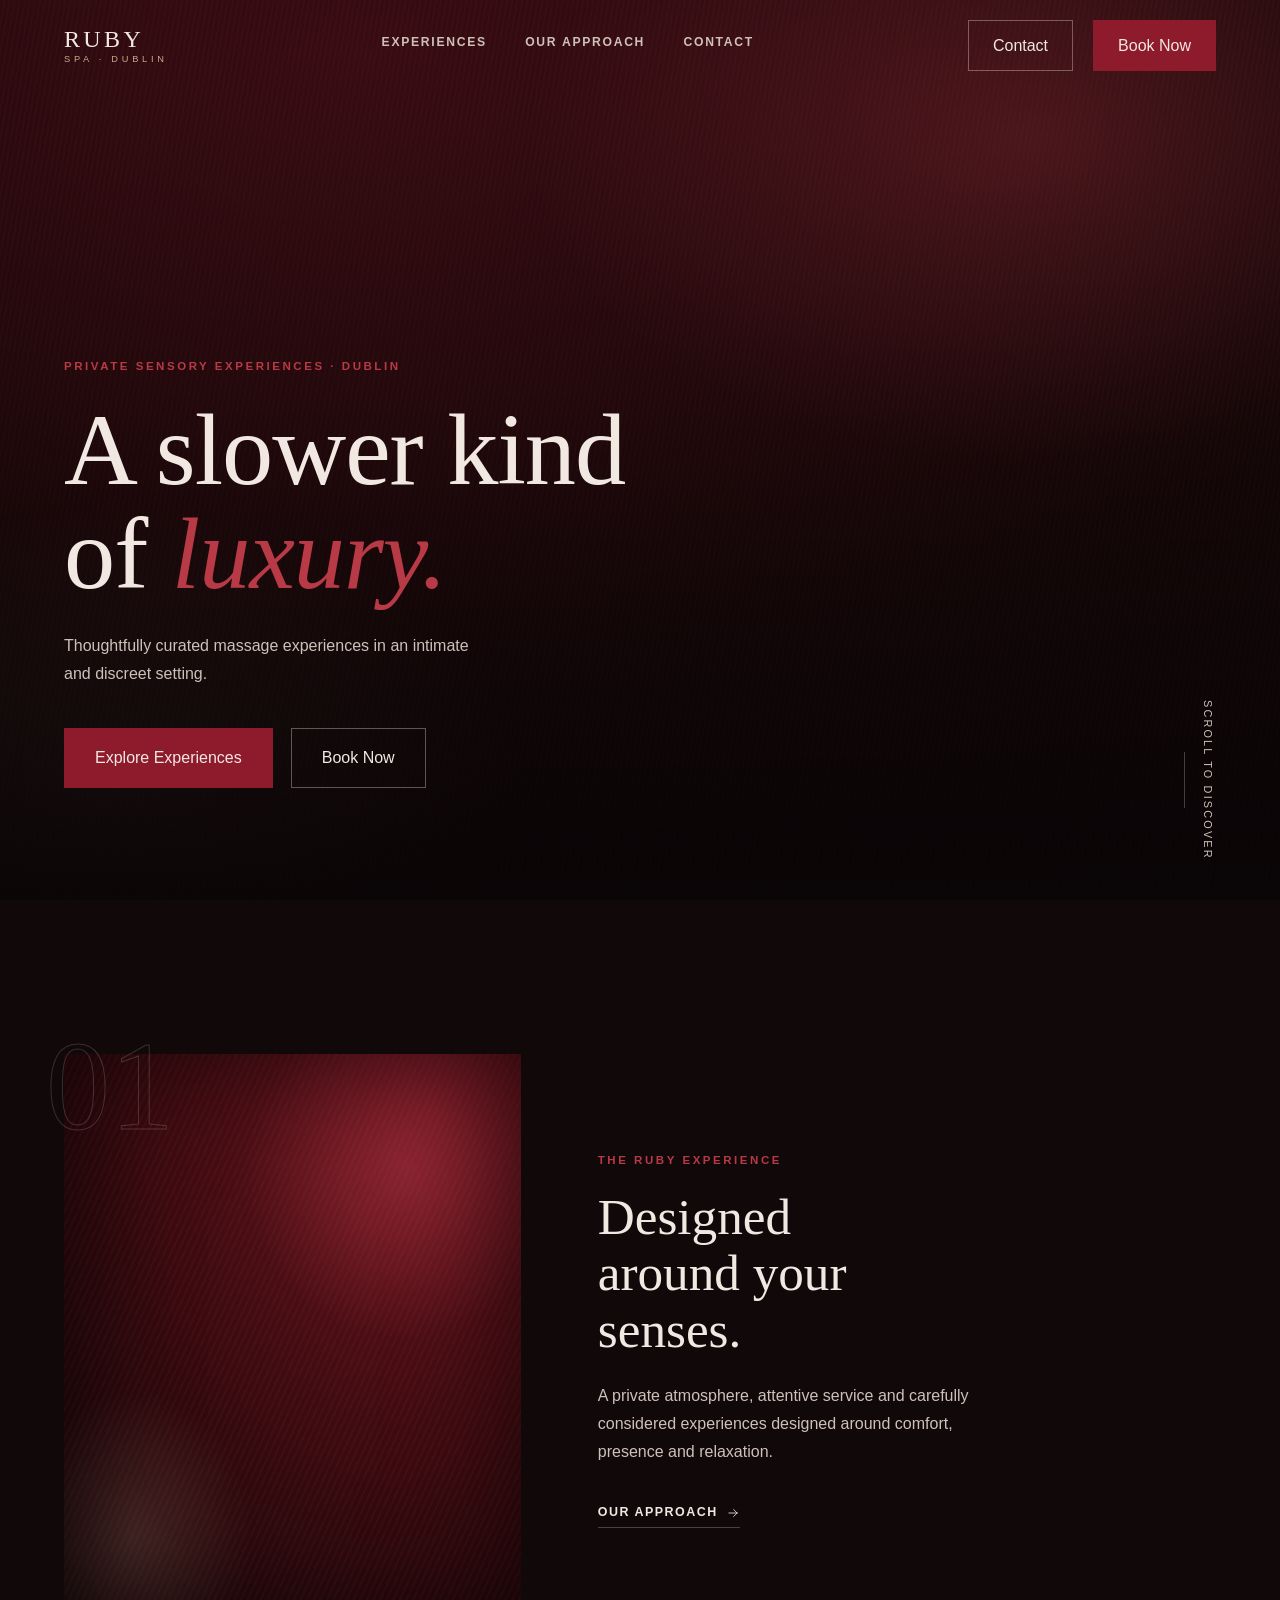
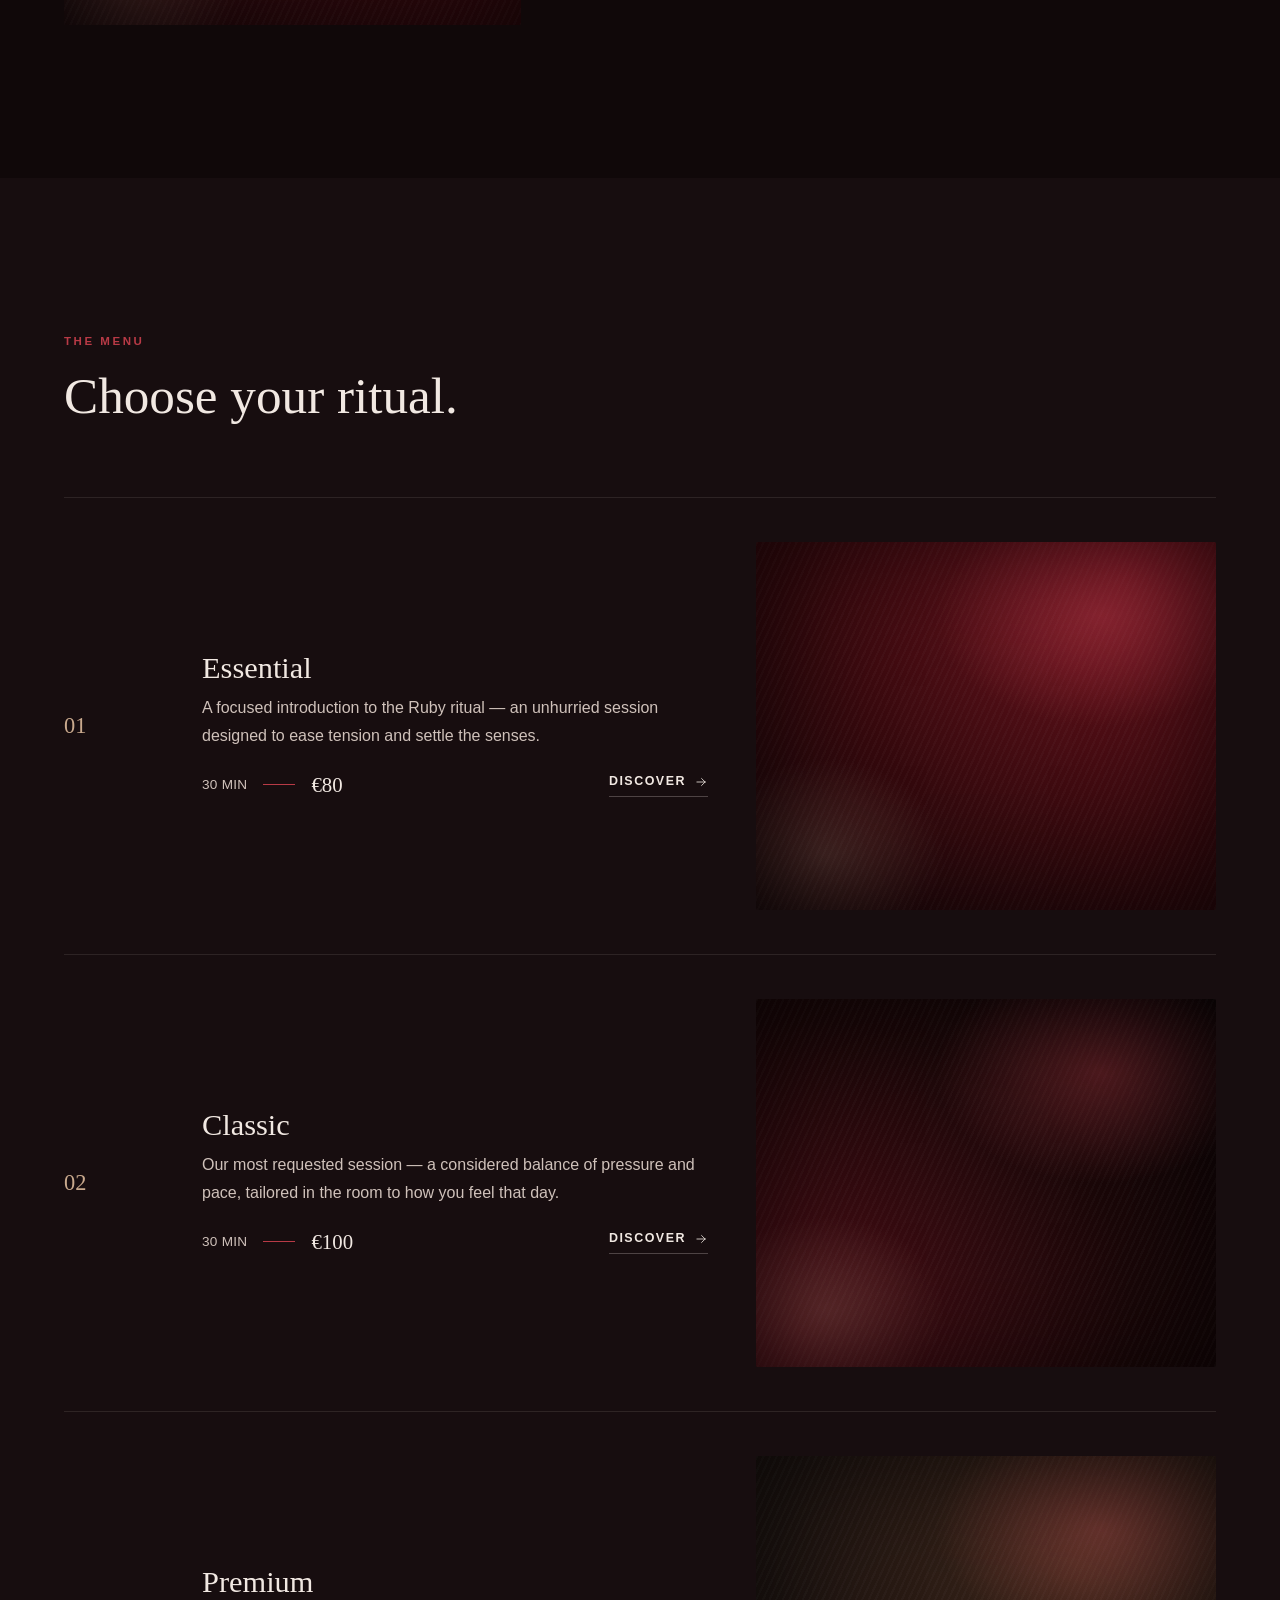
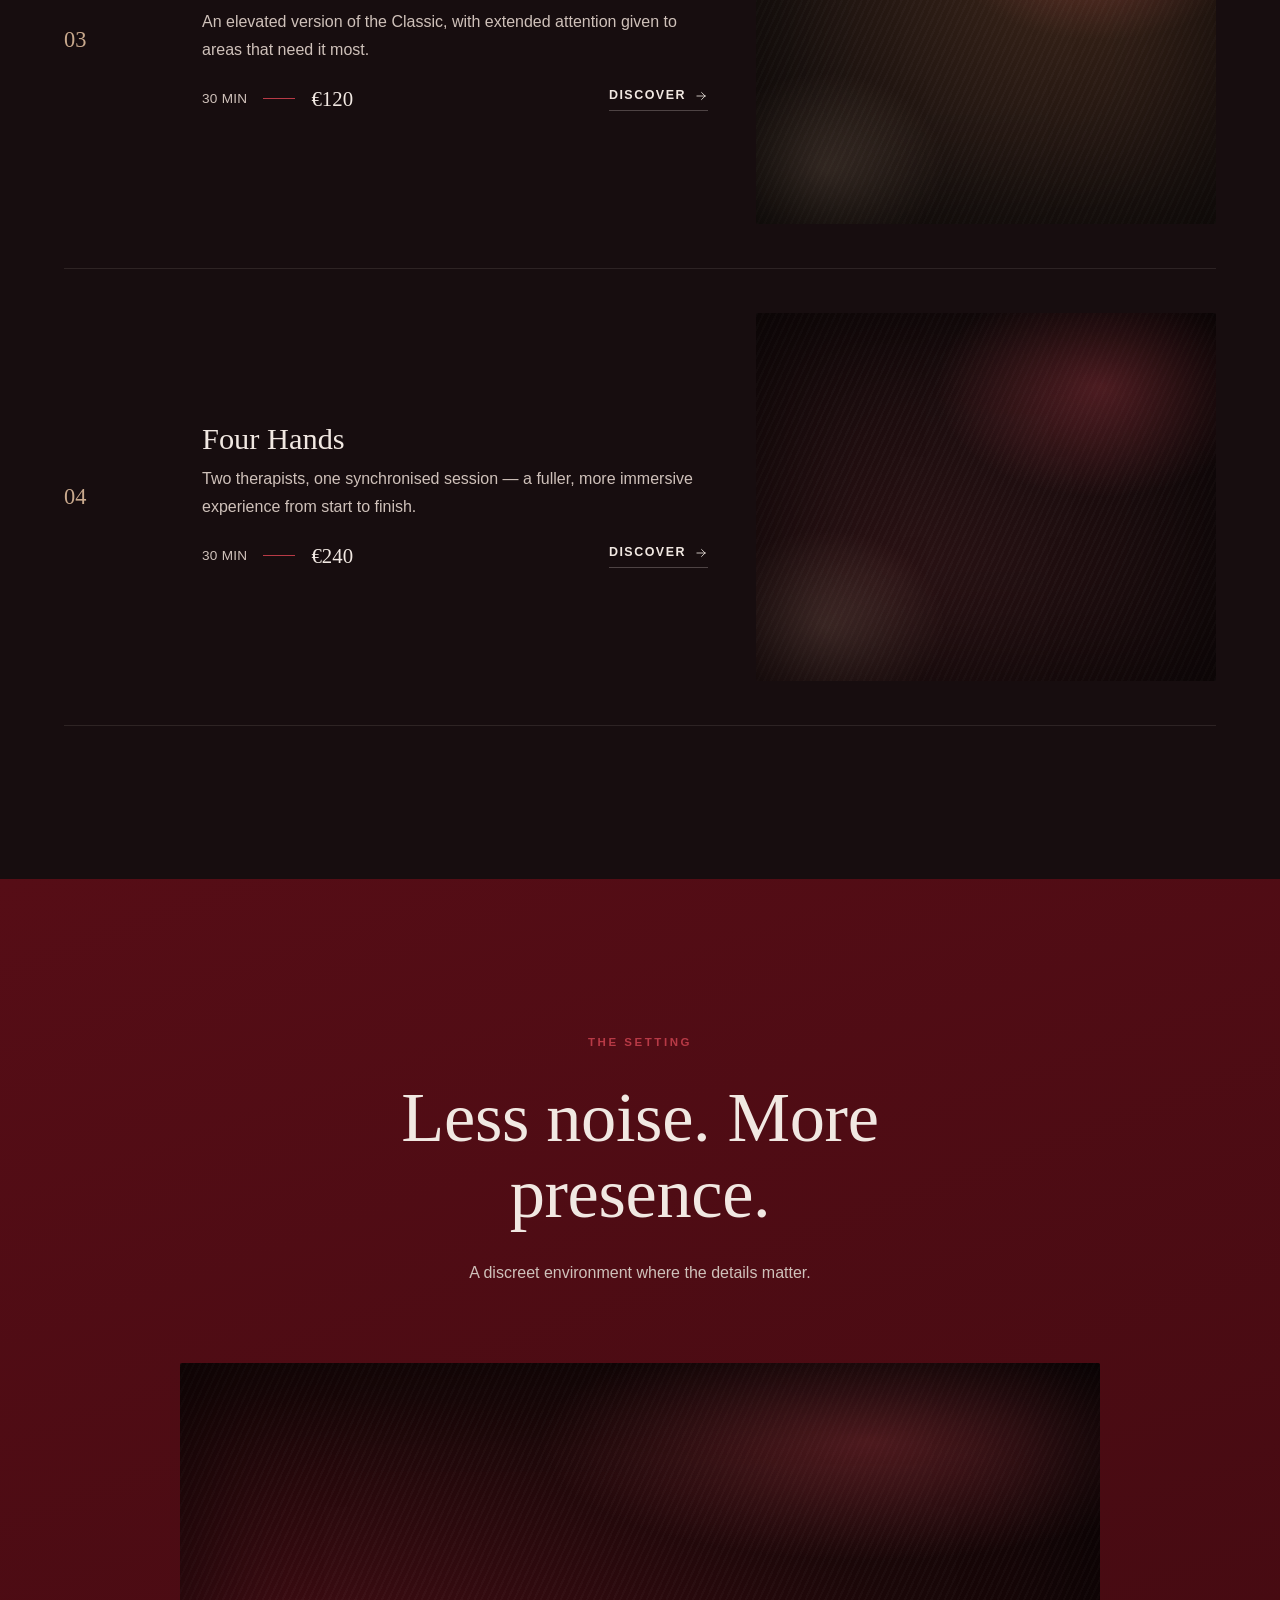
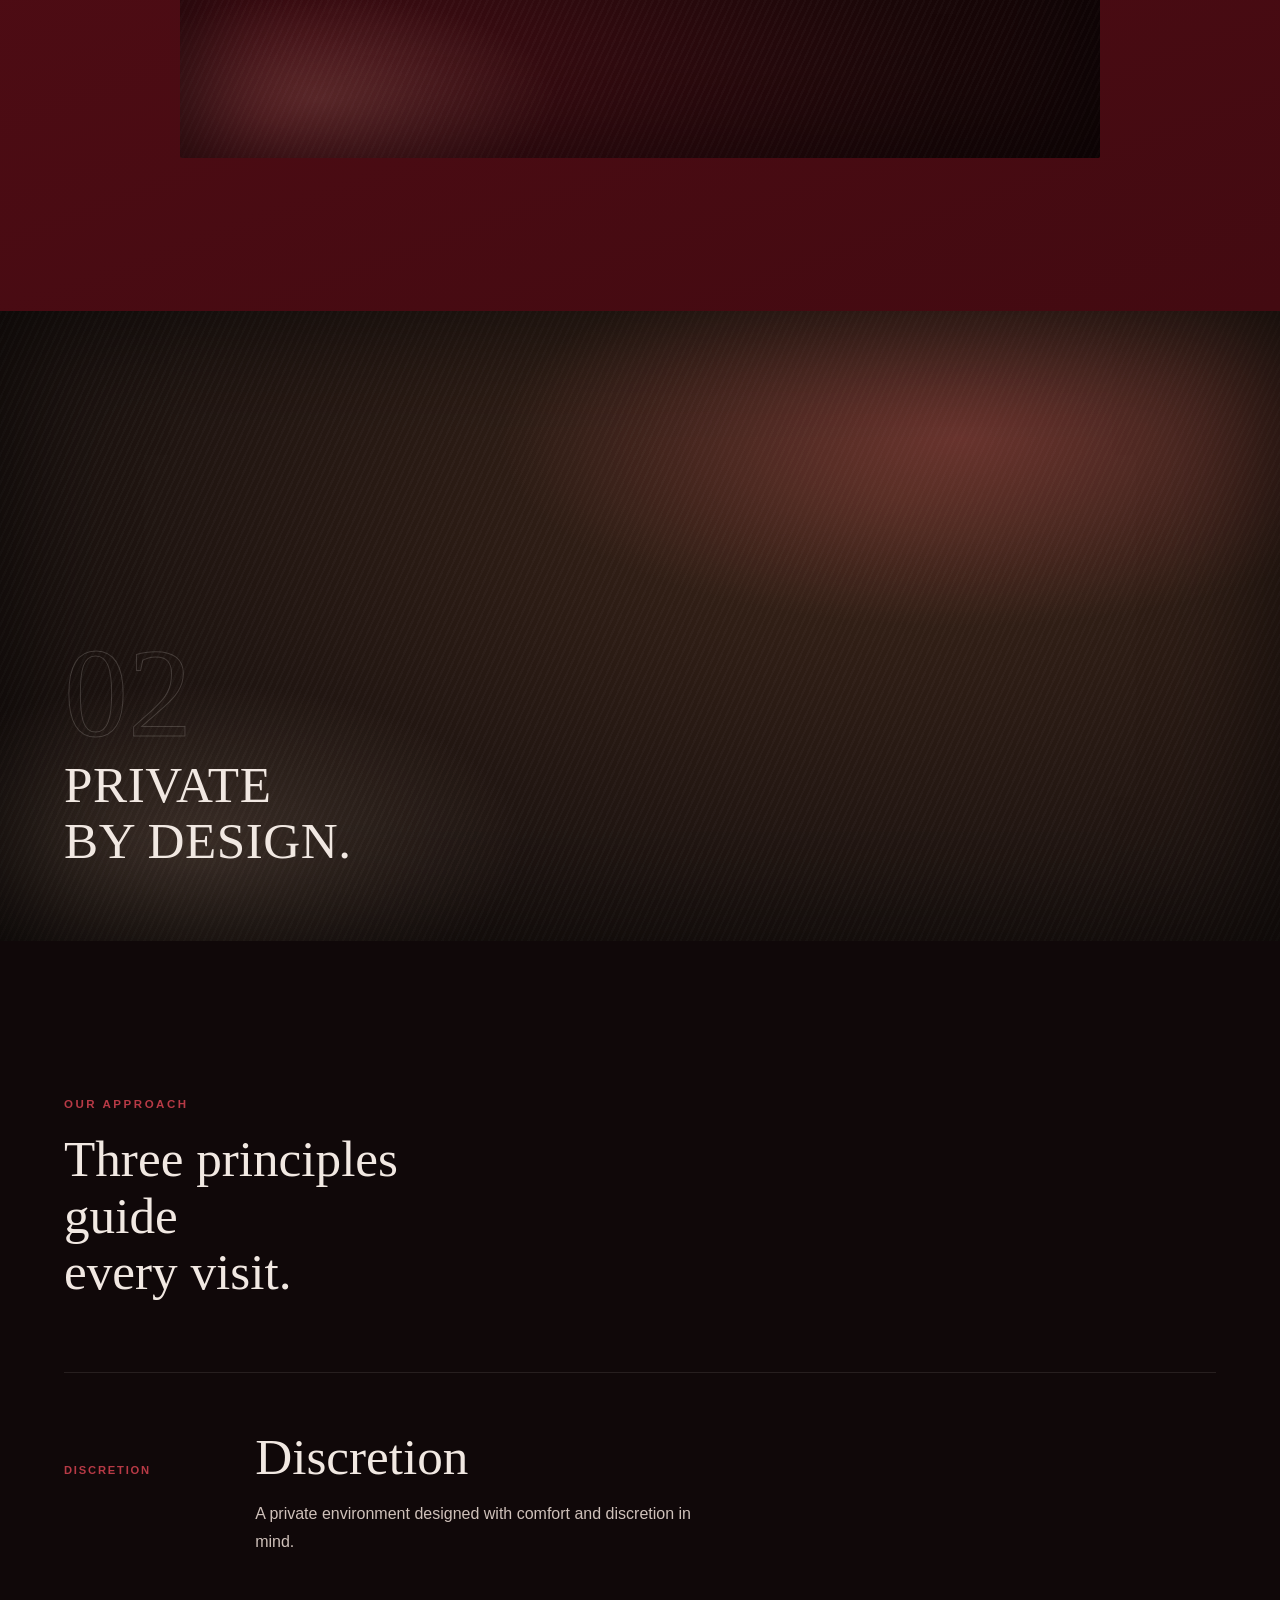
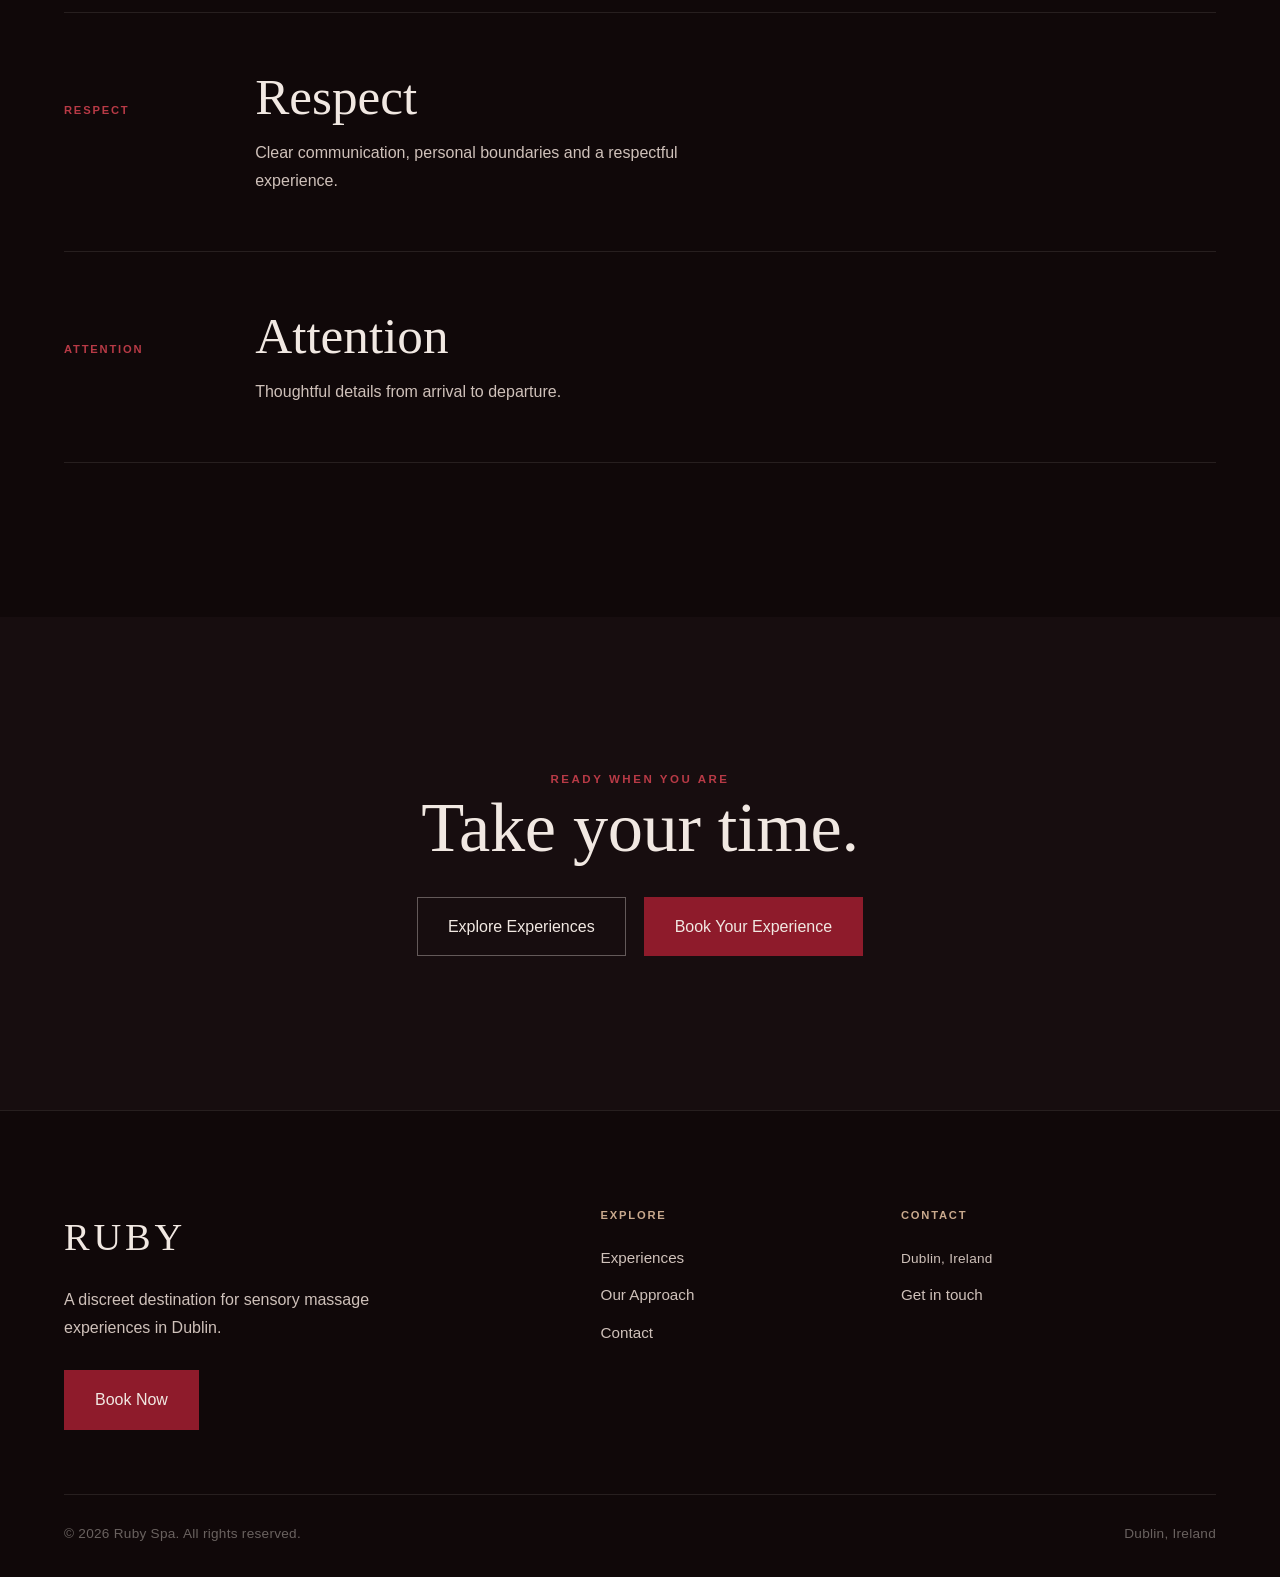
==== index.html @ fb0aacb8 "Initial commit: Ruby Spa premium static rebuild Vanilla HTML5/CSS3/JS reconstruction of rubyspa.ie w" ====
<!DOCTYPE html>
<html lang="en">
<head>
  <meta charset="UTF-8" />
  <meta name="viewport" content="width=device-width, initial-scale=1.0" />
  <title>Ruby Spa — Private Sensory Experiences, Dublin</title>
  <meta name="description" content="A discreet destination for sensory massage experiences in Dublin. Thoughtfully curated, privately delivered." />
  <link rel="canonical" href="index.html" />

  <meta property="og:type" content="website" />
  <meta property="og:title" content="Ruby Spa — Private Sensory Experiences, Dublin" />
  <meta property="og:description" content="A discreet destination for sensory massage experiences in Dublin." />
  <meta property="og:url" content="index.html" />

  <link rel="stylesheet" href="assets/css/style.css" />
</head>
<body>
  <a class="skip-link" href="#main">Skip to content</a>

  <header class="site-header" data-site-header>
    <div class="wrap">
      <a href="index.html" class="logo">RUBY<span>SPA · DUBLIN</span></a>

      <nav class="nav-primary" aria-label="Primary">
        <a href="experiences.html" data-nav-link>Experiences</a>
        <a href="about.html" data-nav-link>Our Approach</a>
        <a href="contact.html" data-nav-link>Contact</a>
      </nav>

      <div class="header-actions">
        <a href="contact.html" class="btn btn-secondary">Contact</a>
        <button class="btn btn-primary" data-book-now>Book Now</button>
        <button class="menu-toggle" data-menu-toggle aria-label="Open menu" aria-expanded="false" aria-controls="mobile-menu">
          <span></span><span></span><span></span>
        </button>
      </div>
    </div>
  </header>

  <div class="mobile-menu" id="mobile-menu" data-mobile-menu>
    <nav aria-label="Mobile">
      <a href="index.html">Home</a>
      <a href="experiences.html">Experiences</a>
      <a href="about.html">Our Approach</a>
      <a href="contact.html">Contact</a>
    </nav>
    <div class="mobile-menu-footer">
      <button class="btn btn-primary" data-book-now>Book Now</button>
      <span class="caption">Dublin, Ireland</span>
    </div>
  </div>

  <main id="main">
    <!-- HERO -->
    <section class="hero">
      <div class="hero-bg" data-hero-parallax></div>
      <div class="hero-scrim"></div>
      <div class="hero-content wrap">
        <p class="eyebrow reveal">Private Sensory Experiences · Dublin</p>
        <h1 class="display reveal reveal-delay-1">A slower kind<br />of <em>luxury.</em></h1>
        <p class="body hero-sub reveal reveal-delay-2">
          Thoughtfully curated massage experiences in an intimate and discreet setting.
        </p>
        <div class="hero-actions reveal reveal-delay-3">
          <a href="experiences.html" class="btn btn-primary">Explore Experiences</a>
          <button class="btn btn-secondary" data-book-now>Book Now</button>
        </div>
      </div>
      <div class="hero-scroll">
        <span class="scroll-indicator" aria-hidden="true"></span>
        <span class="caption">Scroll to discover</span>
      </div>
    </section>

    <!-- INTRO -->
    <section class="section section--espresso">
      <div class="wrap">
        <div class="intro-grid">
          <div class="intro-figure reveal">
            <span class="num intro-num" aria-hidden="true">01</span>
            <div class="photo photo--silk"></div>
          </div>
          <div class="intro-copy">
            <p class="eyebrow reveal">The Ruby Experience</p>
            <h2 class="h2 reveal reveal-delay-1">Designed around your senses.</h2>
            <p class="body reveal reveal-delay-2">
              A private atmosphere, attentive service and carefully considered experiences designed around comfort, presence and relaxation.
            </p>
            <a href="about.html" class="link-arrow reveal reveal-delay-3">
              Our Approach
              <svg viewBox="0 0 24 24" fill="none" aria-hidden="true"><path d="M5 12H19M19 12L13 6M19 12L13 18" stroke="currentColor" stroke-width="1.4" stroke-linecap="round" stroke-linejoin="round"/></svg>
            </a>
          </div>
        </div>
      </div>
    </section>

    <!-- THE MENU -->
    <section class="section section--raised" id="experiences">
      <div class="wrap">
        <div class="section-head">
          <p class="eyebrow reveal">The Menu</p>
          <h2 class="h2 reveal reveal-delay-1">Choose your ritual.</h2>
        </div>
        <ul class="menu-list" data-menu-list></ul>
      </div>
    </section>

    <!-- ATMOSPHERE (pause) -->
    <section class="section section--ruby">
      <div class="wrap atmosphere">
        <p class="eyebrow reveal">The Setting</p>
        <h2 class="h1 reveal reveal-delay-1">Less noise. More presence.</h2>
        <p class="body reveal reveal-delay-2">A discreet environment where the details matter.</p>
        <div class="atmosphere-figure reveal reveal-delay-3">
          <div class="photo photo--velvet"></div>
        </div>
      </div>
    </section>

    <!-- EDITORIAL IMAGE -->
    <div class="editorial-image reveal">
      <div class="photo photo--copper"></div>
      <div class="editorial-caption">
        <span class="num" aria-hidden="true">02</span>
        <h2 class="h2">Private<br />by design.</h2>
      </div>
    </div>

    <!-- OUR APPROACH -->
    <section class="section section--espresso">
      <div class="wrap">
        <div class="section-head">
          <p class="eyebrow reveal">Our Approach</p>
          <h2 class="h2 reveal reveal-delay-1">Three principles guide<br />every visit.</h2>
        </div>
        <div class="approach-list">
          <div class="approach-item reveal">
            <span class="label">Discretion</span>
            <div>
              <h3 class="h2">Discretion</h3>
              <p class="body">A private environment designed with comfort and discretion in mind.</p>
            </div>
          </div>
          <div class="approach-item reveal">
            <span class="label">Respect</span>
            <div>
              <h3 class="h2">Respect</h3>
              <p class="body">Clear communication, personal boundaries and a respectful experience.</p>
            </div>
          </div>
          <div class="approach-item reveal">
            <span class="label">Attention</span>
            <div>
              <h3 class="h2">Attention</h3>
              <p class="body">Thoughtful details from arrival to departure.</p>
            </div>
          </div>
        </div>
      </div>
    </section>

    <!-- FINAL CTA -->
    <section class="section section--raised">
      <div class="wrap center">
        <p class="eyebrow reveal">Ready when you are</p>
        <h2 class="h1 reveal reveal-delay-1">Take your time.</h2>
        <div class="hero-actions reveal reveal-delay-2" style="justify-content:center;margin-top:32px;">
          <a href="experiences.html" class="btn btn-secondary">Explore Experiences</a>
          <button class="btn btn-primary" data-book-now>Book Your Experience</button>
        </div>
      </div>
    </section>
  </main>

  <footer class="site-footer">
    <div class="wrap">
      <div class="footer-top">
        <div class="footer-brand">
          <div class="footer-logo">RUBY</div>
          <p class="body footer-desc">A discreet destination for sensory massage experiences in Dublin.</p>
          <button class="btn btn-primary" data-book-now>Book Now</button>
        </div>
        <div class="footer-col">
          <p class="label">Explore</p>
          <ul>
            <li><a href="experiences.html">Experiences</a></li>
            <li><a href="about.html">Our Approach</a></li>
            <li><a href="contact.html">Contact</a></li>
          </ul>
        </div>
        <div class="footer-col">
          <p class="label">Contact</p>
          <ul>
            <li><span class="caption">Dublin, Ireland</span></li>
            <li><a href="contact.html">Get in touch</a></li>
          </ul>
        </div>
      </div>
      <div class="footer-bottom">
        <span class="caption">© <span data-year></span> Ruby Spa. All rights reserved.</span>
        <span class="caption">Dublin, Ireland</span>
      </div>
    </div>
  </footer>

  <script src="assets/js/main.js"></script>
</body>
</html>
---- assets/css/style.css ----
/* ============================================================
   RUBY SPA — Stylesheet
   ============================================================
   1. Reset
   2. Variables
   3. Typography
   4. Utilities
   5. Buttons
   6. Header
   7. Hero
   8. Sections
   9. Experiences
   10. About
   11. Contact
   12. Footer
   13. Animations
   14. Responsive
   15. Accessibility
   ============================================================ */

/* ============================================================
   1. RESET
   ============================================================ */
*,
*::before,
*::after {
  box-sizing: border-box;
  margin: 0;
  padding: 0;
}

html {
  scroll-behavior: smooth;
}

body {
  min-height: 100vh;
  overflow-x: hidden;
}

img {
  max-width: 100%;
  display: block;
}

a {
  color: inherit;
  text-decoration: none;
}

ul,
ol {
  list-style: none;
}

button,
input,
textarea {
  font: inherit;
  color: inherit;
  background: none;
  border: none;
}

button {
  cursor: pointer;
}

/* ============================================================
   2. VARIABLES
   ============================================================ */
:root {
  /* Brand palette */
  --ruby-deep: #560d16;
  --ruby: #8e1b2b;
  --ruby-light: #b83a46;
  --espresso: #160b0d;
  --ivory: #f1e8e2;
  --muted-ivory: #cfc1ba;
  --copper: #c9a98d;

  /* Derived surfaces */
  --surface-0: #100809;
  --surface-1: #170d0f;
  --surface-2: #1f1315;
  --surface-hairline: rgba(241, 232, 226, 0.1);
  --surface-hairline-strong: rgba(241, 232, 226, 0.18);
  --overlay-scrim: rgba(11, 6, 7, 0.55);

  /* Type */
  --font-display: "Cormorant Garamond", "Times New Roman", serif;
  --font-body: "Manrope", -apple-system, BlinkMacSystemFont, "Segoe UI", sans-serif;

  /* Motion */
  --ease-editorial: cubic-bezier(0.22, 1, 0.36, 1);
  --dur-fast: 250ms;
  --dur-med: 450ms;
  --dur-slow: 700ms;

  /* Layout */
  --max-width: 1360px;
  --gutter: clamp(20px, 5vw, 72px);
  --header-h: 92px;
  --header-h-scrolled: 72px;
}

/* ============================================================
   3. TYPOGRAPHY
   ============================================================ */
@import url("https://fonts.googleapis.com/css2?family=Cormorant+Garamond:ital,wght@0,300;0,400;0,500;0,600;1,400&family=Manrope:wght@300;400;500;600;700&display=swap");

body {
  background: var(--espresso);
  color: var(--ivory);
  font-family: var(--font-body);
  font-weight: 400;
  line-height: 1.6;
  font-size: 16px;
  -webkit-font-smoothing: antialiased;
  -moz-osx-font-smoothing: grayscale;
}

.display {
  font-family: var(--font-display);
  font-weight: 400;
  line-height: 1.02;
  letter-spacing: -0.01em;
  font-size: clamp(3.2rem, 8vw, 7.5rem);
}

.h1 {
  font-family: var(--font-display);
  font-weight: 400;
  line-height: 1.08;
  letter-spacing: -0.005em;
  font-size: clamp(2.6rem, 5.5vw, 4.6rem);
}

.h2 {
  font-family: var(--font-display);
  font-weight: 400;
  line-height: 1.1;
  font-size: clamp(2rem, 4vw, 3.2rem);
}

.h3 {
  font-family: var(--font-display);
  font-weight: 500;
  line-height: 1.2;
  font-size: clamp(1.4rem, 2.4vw, 1.9rem);
}

.body {
  font-family: var(--font-body);
  font-weight: 400;
  font-size: clamp(1rem, 1.1vw, 1.125rem);
  line-height: 1.75;
  color: var(--muted-ivory);
}

.eyebrow {
  font-family: var(--font-body);
  font-weight: 600;
  font-size: 0.72rem;
  letter-spacing: 0.22em;
  text-transform: uppercase;
  color: var(--ruby-light);
}

.caption {
  font-family: var(--font-body);
  font-weight: 400;
  font-size: 0.85rem;
  letter-spacing: 0.02em;
  color: var(--muted-ivory);
}

.label {
  font-family: var(--font-body);
  font-weight: 600;
  font-size: 0.7rem;
  letter-spacing: 0.16em;
  text-transform: uppercase;
  color: var(--copper);
}

.button {
  font-family: var(--font-body);
  font-weight: 600;
  font-size: 0.78rem;
  letter-spacing: 0.14em;
  text-transform: uppercase;
}

p a {
  color: var(--ruby-light);
  border-bottom: 1px solid currentColor;
}

/* ============================================================
   4. UTILITIES
   ============================================================ */
.wrap {
  width: 100%;
  max-width: var(--max-width);
  margin: 0 auto;
  padding-left: var(--gutter);
  padding-right: var(--gutter);
}

.section {
  position: relative;
  padding: clamp(72px, 12vw, 160px) 0;
}

.section--tight {
  padding: clamp(48px, 8vw, 96px) 0;
}

.section--ruby {
  background: linear-gradient(160deg, var(--ruby-deep) 0%, #430a11 100%);
}

.section--espresso {
  background: var(--surface-0);
}

.section--raised {
  background: var(--surface-1);
}

.rule {
  height: 1px;
  width: 100%;
  background: var(--surface-hairline);
  border: none;
}

.rule--accent {
  height: 1px;
  width: 48px;
  background: var(--ruby-light);
  border: none;
}

.num {
  font-family: var(--font-display);
  font-weight: 300;
  color: transparent;
  -webkit-text-stroke: 1px var(--surface-hairline-strong);
  font-size: clamp(4rem, 10vw, 9rem);
  line-height: 1;
  user-select: none;
}

.center {
  text-align: center;
}

.visually-hidden {
  position: absolute;
  width: 1px;
  height: 1px;
  padding: 0;
  margin: -1px;
  overflow: hidden;
  clip: rect(0, 0, 0, 0);
  white-space: nowrap;
  border: 0;
}

.reveal {
  opacity: 0;
  transform: translateY(28px);
  transition: opacity var(--dur-slow) var(--ease-editorial),
    transform var(--dur-slow) var(--ease-editorial);
}

.reveal.is-visible {
  opacity: 1;
  transform: translateY(0);
}

.reveal-delay-1 { transition-delay: 90ms; }
.reveal-delay-2 { transition-delay: 180ms; }
.reveal-delay-3 { transition-delay: 270ms; }
.reveal-delay-4 { transition-delay: 360ms; }

/* Generated atmosphere surfaces (stand-ins for photography) */
.photo {
  position: relative;
  width: 100%;
  overflow: hidden;
  background: radial-gradient(120% 140% at 20% 15%, #3a0d14 0%, #1c0709 55%, #0c0405 100%);
}

.photo::before {
  content: "";
  position: absolute;
  inset: 0;
  background-image:
    radial-gradient(60% 50% at 75% 20%, rgba(184, 58, 70, 0.35), transparent 60%),
    radial-gradient(40% 40% at 15% 85%, rgba(201, 169, 141, 0.18), transparent 65%),
    repeating-linear-gradient(115deg, rgba(255, 255, 255, 0.025) 0 2px, transparent 2px 6px);
  mix-blend-mode: screen;
}

.photo::after {
  content: "";
  position: absolute;
  inset: 0;
  box-shadow: inset 0 0 120px rgba(0, 0, 0, 0.55);
}

.photo--silk { background: radial-gradient(130% 130% at 80% 10%, #6e131e 0%, #34090d 55%, #100608 100%); }
.photo--velvet { background: radial-gradient(120% 140% at 10% 90%, #4a0e16 0%, #1a0708 60%, #0b0405 100%); }
.photo--copper { background: radial-gradient(120% 120% at 70% 30%, #3a2418 0%, #1c1310 55%, #0d0908 100%); }
.photo--espresso { background: radial-gradient(120% 120% at 30% 70%, #2a1214 0%, #150a0b 60%, #0a0405 100%); }

/* ============================================================
   5. BUTTONS
   ============================================================ */
.btn {
  position: relative;
  display: inline-flex;
  align-items: center;
  gap: 10px;
  padding: 16px 30px;
  transition: background var(--dur-fast) var(--ease-editorial),
    border-color var(--dur-fast) var(--ease-editorial),
    color var(--dur-fast) var(--ease-editorial),
    transform var(--dur-fast) var(--ease-editorial);
}

.btn-primary {
  background: var(--ruby);
  color: var(--ivory);
  border: 1px solid var(--ruby);
}

.btn-primary:hover {
  background: var(--ruby-light);
  border-color: var(--ruby-light);
  transform: translateY(-2px);
}

.btn-secondary {
  background: transparent;
  color: var(--ivory);
  border: 1px solid rgba(241, 232, 226, 0.35);
}

.btn-secondary:hover {
  border-color: var(--ivory);
  background: rgba(241, 232, 226, 0.06);
  transform: translateY(-2px);
}

.btn:focus-visible {
  outline: 1px solid var(--ivory);
  outline-offset: 4px;
}

.link-arrow {
  display: inline-flex;
  align-items: center;
  gap: 8px;
  font-family: var(--font-body);
  font-weight: 600;
  font-size: 0.78rem;
  letter-spacing: 0.12em;
  text-transform: uppercase;
  color: var(--ivory);
  padding-bottom: 4px;
  border-bottom: 1px solid rgba(241, 232, 226, 0.25);
  transition: border-color var(--dur-fast) var(--ease-editorial), gap var(--dur-fast) var(--ease-editorial);
}

.link-arrow:hover {
  border-color: var(--ruby-light);
  gap: 12px;
}

.link-arrow svg {
  width: 14px;
  height: 14px;
  transition: transform var(--dur-fast) var(--ease-editorial);
}

.link-arrow:hover svg {
  transform: translateX(3px);
}

/* ============================================================
   6. HEADER
   ============================================================ */
.site-header {
  position: fixed;
  top: 0;
  left: 0;
  right: 0;
  z-index: 100;
  height: var(--header-h);
  display: flex;
  align-items: center;
  background: transparent;
  border-bottom: 1px solid transparent;
  transition: height var(--dur-med) var(--ease-editorial),
    background var(--dur-med) var(--ease-editorial),
    border-color var(--dur-med) var(--ease-editorial),
    backdrop-filter var(--dur-med) var(--ease-editorial);
}

.site-header.is-scrolled {
  height: var(--header-h-scrolled);
  background: rgba(16, 8, 9, 0.78);
  backdrop-filter: blur(14px);
  -webkit-backdrop-filter: blur(14px);
  border-bottom: 1px solid var(--surface-hairline);
}

.site-header .wrap {
  display: flex;
  align-items: center;
  justify-content: space-between;
  width: 100%;
}

.logo {
  font-family: var(--font-display);
  font-size: 1.5rem;
  letter-spacing: 0.14em;
  color: var(--ivory);
  line-height: 1;
  display: flex;
  flex-direction: column;
}

.logo span {
  font-family: var(--font-body);
  font-size: 0.58rem;
  letter-spacing: 0.4em;
  color: var(--copper);
  margin-top: 4px;
}

.nav-primary {
  display: flex;
  align-items: center;
  gap: clamp(28px, 3vw, 48px);
}

.nav-primary a {
  font-family: var(--font-body);
  font-size: 0.76rem;
  font-weight: 600;
  letter-spacing: 0.14em;
  text-transform: uppercase;
  color: var(--muted-ivory);
  position: relative;
  padding-bottom: 6px;
}

.nav-primary a::after {
  content: "";
  position: absolute;
  left: 0;
  bottom: 0;
  height: 1px;
  width: 0;
  background: var(--ruby-light);
  transition: width var(--dur-fast) var(--ease-editorial);
}

.nav-primary a:hover,
.nav-primary a.is-active {
  color: var(--ivory);
}

.nav-primary a:hover::after,
.nav-primary a.is-active::after {
  width: 100%;
}

.header-actions {
  display: flex;
  align-items: center;
  gap: 20px;
}

.header-actions .btn {
  padding: 12px 24px;
}

.menu-toggle {
  display: none;
  flex-direction: column;
  justify-content: center;
  gap: 5px;
  width: 32px;
  height: 32px;
  z-index: 210;
}

.menu-toggle span {
  display: block;
  height: 1px;
  width: 100%;
  background: var(--ivory);
  transition: transform var(--dur-fast) var(--ease-editorial),
    opacity var(--dur-fast) var(--ease-editorial);
}

.menu-toggle[aria-expanded="true"] span:nth-child(1) {
  transform: translateY(6px) rotate(45deg);
}

.menu-toggle[aria-expanded="true"] span:nth-child(2) {
  opacity: 0;
}

.menu-toggle[aria-expanded="true"] span:nth-child(3) {
  transform: translateY(-6px) rotate(-45deg);
}

/* Mobile fullscreen menu */
.mobile-menu {
  position: fixed;
  inset: 0;
  z-index: 200;
  background: var(--espresso);
  display: flex;
  flex-direction: column;
  justify-content: center;
  padding: var(--gutter);
  opacity: 0;
  visibility: hidden;
  transform: translateY(-12px);
  transition: opacity var(--dur-med) var(--ease-editorial),
    transform var(--dur-med) var(--ease-editorial),
    visibility 0s linear var(--dur-med);
}

.mobile-menu.is-open {
  opacity: 1;
  visibility: visible;
  transform: translateY(0);
  transition: opacity var(--dur-med) var(--ease-editorial),
    transform var(--dur-med) var(--ease-editorial),
    visibility 0s linear 0s;
}

.mobile-menu nav {
  display: flex;
  flex-direction: column;
  gap: 6px;
}

.mobile-menu a {
  font-family: var(--font-display);
  font-size: clamp(2.4rem, 11vw, 3.4rem);
  color: var(--ivory);
  padding: 10px 0;
  border-bottom: 1px solid var(--surface-hairline);
  opacity: 0;
  transform: translateY(16px);
  transition: opacity var(--dur-med) var(--ease-editorial),
    transform var(--dur-med) var(--ease-editorial),
    color var(--dur-fast) var(--ease-editorial);
}

.mobile-menu.is-open a {
  opacity: 1;
  transform: translateY(0);
}

.mobile-menu.is-open a:nth-child(1) { transition-delay: 80ms; }
.mobile-menu.is-open a:nth-child(2) { transition-delay: 140ms; }
.mobile-menu.is-open a:nth-child(3) { transition-delay: 200ms; }
.mobile-menu.is-open a:nth-child(4) { transition-delay: 260ms; }

.mobile-menu a:hover {
  color: var(--ruby-light);
}

.mobile-menu-footer {
  margin-top: 48px;
  display: flex;
  flex-direction: column;
  gap: 20px;
  align-items: flex-start;
}

body.menu-open {
  overflow: hidden;
}

/* ============================================================
   7. HERO
   ============================================================ */
.hero {
  position: relative;
  min-height: 100vh;
  display: flex;
  align-items: flex-end;
  overflow: hidden;
  background: var(--espresso);
}

.hero-bg {
  position: absolute;
  inset: -4%;
  z-index: 0;
  background:
    radial-gradient(60% 55% at 78% 18%, rgba(184, 58, 70, 0.4), transparent 60%),
    radial-gradient(45% 45% at 12% 85%, rgba(201, 169, 141, 0.14), transparent 65%),
    radial-gradient(140% 120% at 30% 10%, #4a0e16 0%, #1c0708 55%, #0a0405 100%);
  will-change: transform;
  transition: transform 120ms linear;
}

.hero-bg::after {
  content: "";
  position: absolute;
  inset: 0;
  background-image: repeating-linear-gradient(
    100deg,
    rgba(255, 255, 255, 0.02) 0 2px,
    transparent 2px 5px
  );
}

.hero-scrim {
  position: absolute;
  inset: 0;
  z-index: 1;
  background: linear-gradient(180deg, rgba(11, 6, 7, 0.25) 0%, rgba(11, 6, 7, 0.35) 45%, rgba(9, 5, 6, 0.92) 100%);
}

.hero-content {
  position: relative;
  z-index: 2;
  width: 100%;
  padding-bottom: clamp(64px, 9vw, 112px);
}

.hero-content .eyebrow {
  margin-bottom: 22px;
}

.hero-content .display {
  color: var(--ivory);
  max-width: 16ch;
}

.hero-content .display em {
  font-style: italic;
  color: var(--ruby-light);
}

.hero-sub {
  margin-top: 26px;
  max-width: 46ch;
}

.hero-actions {
  margin-top: 40px;
  display: flex;
  flex-wrap: wrap;
  gap: 18px;
}

.hero-scroll {
  position: absolute;
  right: var(--gutter);
  bottom: 40px;
  z-index: 2;
  display: flex;
  align-items: center;
  gap: 14px;
  color: var(--muted-ivory);
}

.hero-scroll .caption {
  writing-mode: vertical-rl;
  letter-spacing: 0.2em;
  text-transform: uppercase;
  font-size: 0.68rem;
}

.scroll-indicator {
  width: 1px;
  height: 56px;
  background: rgba(241, 232, 226, 0.25);
  position: relative;
  overflow: hidden;
}

.scroll-indicator::after {
  content: "";
  position: absolute;
  top: -100%;
  left: 0;
  width: 100%;
  height: 100%;
  background: var(--ruby-light);
  animation: scrollLine 2.2s var(--ease-editorial) infinite;
}

@keyframes scrollLine {
  0% { top: -100%; }
  60% { top: 100%; }
  100% { top: 100%; }
}

/* ============================================================
   8. SECTIONS — shared editorial layouts
   ============================================================ */

/* Intro (asymmetric two-column) */
.intro-grid {
  display: grid;
  grid-template-columns: 0.85fr 1.15fr;
  gap: clamp(32px, 6vw, 96px);
  align-items: center;
}

.intro-figure {
  position: relative;
}

.intro-figure .photo {
  aspect-ratio: 4 / 5;
  border-radius: 2px;
}

.intro-num {
  position: absolute;
  top: -32px;
  left: -18px;
  z-index: 1;
}

.intro-copy .eyebrow {
  margin-bottom: 20px;
}

.intro-copy .h2 {
  margin-bottom: 24px;
  max-width: 12ch;
}

.intro-copy .body {
  max-width: 46ch;
  margin-bottom: 32px;
}

/* Atmosphere (pause section) */
.atmosphere {
  text-align: center;
  display: flex;
  flex-direction: column;
  align-items: center;
  gap: 28px;
}

.atmosphere .h1 {
  max-width: 18ch;
}

.atmosphere .body {
  max-width: 40ch;
  margin: 0 auto;
}

.atmosphere-figure {
  margin-top: 48px;
  width: 100%;
  max-width: 920px;
}

.atmosphere-figure .photo {
  aspect-ratio: 21 / 9;
  border-radius: 2px;
}

/* Editorial image reveal */
.editorial-image {
  position: relative;
  width: 100%;
  height: clamp(420px, 70vh, 820px);
  overflow: hidden;
}

.editorial-image .photo {
  position: absolute;
  inset: 0;
  height: 100%;
  transform: scale(1.08);
  transition: transform 1.4s var(--ease-editorial);
}

.editorial-image.is-visible .photo {
  transform: scale(1);
}

.editorial-caption {
  position: absolute;
  left: var(--gutter);
  bottom: clamp(32px, 6vw, 72px);
  z-index: 2;
  color: var(--ivory);
}

.editorial-caption .num {
  margin-bottom: 8px;
}

.editorial-caption .h2 {
  text-transform: uppercase;
  letter-spacing: 0.01em;
}

/* Approach (three vertical editorial blocks) */
.approach-list {
  display: flex;
  flex-direction: column;
}

.approach-item {
  display: grid;
  grid-template-columns: 140px 1fr;
  gap: clamp(24px, 4vw, 64px);
  padding: clamp(36px, 5vw, 56px) 0;
  border-top: 1px solid var(--surface-hairline);
  align-items: baseline;
}

.approach-item:last-child {
  border-bottom: 1px solid var(--surface-hairline);
}

.approach-item .label {
  color: var(--ruby-light);
}

.approach-item .h2 {
  margin-bottom: 14px;
}

.approach-item .body {
  max-width: 52ch;
}

/* Section headers */
.section-head {
  margin-bottom: clamp(40px, 6vw, 72px);
}

.section-head .eyebrow {
  margin-bottom: 18px;
}

.section-head .h2 {
  max-width: 16ch;
}

/* ============================================================
   9. EXPERIENCES
   ============================================================ */
.menu-list {
  display: flex;
  flex-direction: column;
}

.menu-item {
  display: grid;
  grid-template-columns: 90px 1.1fr 1fr;
  align-items: center;
  gap: clamp(20px, 4vw, 48px);
  padding: clamp(28px, 4vw, 44px) 0;
  border-top: 1px solid var(--surface-hairline);
  transition: background var(--dur-fast) var(--ease-editorial);
}

.menu-list .menu-item:last-child {
  border-bottom: 1px solid var(--surface-hairline);
}

.menu-item-num {
  font-family: var(--font-display);
  font-size: 1.4rem;
  color: var(--copper);
}

.menu-item-info .h3 {
  margin-bottom: 8px;
  transition: transform var(--dur-med) var(--ease-editorial), color var(--dur-fast) var(--ease-editorial);
}

.menu-item-meta {
  display: flex;
  gap: 16px;
  align-items: center;
}

.menu-item-figure {
  position: relative;
  overflow: hidden;
  aspect-ratio: 5 / 4;
  border-radius: 2px;
}

.menu-item-figure .photo {
  position: absolute;
  inset: 0;
  transition: transform var(--dur-slow) var(--ease-editorial);
}

.menu-item-price {
  font-family: var(--font-display);
  font-size: 1.3rem;
  color: var(--ivory);
}

.menu-item-actions {
  display: flex;
  align-items: center;
  justify-content: space-between;
  gap: 16px;
  margin-top: 18px;
}

.menu-item-rule {
  height: 1px;
  width: 32px;
  background: var(--ruby-light);
  transition: width var(--dur-med) var(--ease-editorial);
}

.menu-item:hover .menu-item-figure .photo {
  transform: scale(1.03);
}

.menu-item:hover .menu-item-info .h3 {
  transform: translateX(6px);
  color: var(--ruby-light);
}

.menu-item:hover .menu-item-rule {
  width: 56px;
}

/* Experience detail page */
.exp-detail-head {
  display: grid;
  grid-template-columns: 1fr 1fr;
  gap: clamp(32px, 6vw, 80px);
  align-items: center;
}

.exp-detail-figure .photo {
  aspect-ratio: 4 / 5;
  border-radius: 2px;
}

.exp-detail-meta {
  display: flex;
  gap: 24px;
  align-items: center;
  margin: 22px 0 28px;
}

.exp-detail-price {
  font-family: var(--font-display);
  font-size: 2rem;
  color: var(--ivory);
}

.exp-detail-body {
  margin-top: clamp(56px, 8vw, 96px);
  display: grid;
  grid-template-columns: 1fr 1fr;
  gap: clamp(32px, 6vw, 80px);
}

.exp-detail-block h3 {
  margin-bottom: 16px;
}

.exp-detail-block .body {
  max-width: 52ch;
}

.exp-detail-block ul {
  display: flex;
  flex-direction: column;
  gap: 10px;
}

.exp-detail-block ul li {
  padding-left: 18px;
  position: relative;
  color: var(--muted-ivory);
  font-size: 0.98rem;
}

.exp-detail-block ul li::before {
  content: "";
  position: absolute;
  left: 0;
  top: 10px;
  width: 6px;
  height: 1px;
  background: var(--ruby-light);
}

.exp-detail-cta {
  margin-top: clamp(48px, 7vw, 80px);
  display: flex;
  align-items: center;
  gap: 24px;
  flex-wrap: wrap;
}

/* Experiences index intro */
.experiences-hero {
  padding-top: calc(var(--header-h) + 64px);
}

/* ============================================================
   10. ABOUT
   ============================================================ */
.about-hero {
  padding-top: calc(var(--header-h) + 80px);
  padding-bottom: 48px;
}

.about-hero .h1 {
  max-width: 14ch;
}

.about-hero .body {
  margin-top: 24px;
  max-width: 54ch;
}

.about-block {
  display: grid;
  grid-template-columns: 1fr 1fr;
  gap: clamp(32px, 6vw, 88px);
  align-items: center;
}

.about-block:nth-child(even) .about-figure {
  order: 2;
}

.about-figure .photo {
  aspect-ratio: 4 / 5;
  border-radius: 2px;
}

.about-copy .label {
  margin-bottom: 16px;
}

.about-copy .h2 {
  margin-bottom: 18px;
  max-width: 12ch;
}

.about-block + .about-block {
  margin-top: clamp(64px, 9vw, 120px);
}

.values-list {
  display: grid;
  grid-template-columns: repeat(3, 1fr);
  gap: clamp(24px, 4vw, 48px);
}

.values-item {
  padding-top: 24px;
  border-top: 1px solid var(--surface-hairline);
}

.values-item .label {
  margin-bottom: 12px;
}

/* ============================================================
   11. CONTACT
   ============================================================ */
.contact-hero {
  padding-top: calc(var(--header-h) + 80px);
  padding-bottom: 48px;
}

.contact-hero .h1 {
  max-width: 16ch;
}

.contact-grid {
  display: grid;
  grid-template-columns: 1fr 1fr;
  gap: clamp(32px, 6vw, 88px);
}

.contact-details {
  display: flex;
  flex-direction: column;
  gap: clamp(28px, 4vw, 44px);
}

.contact-detail {
  padding-top: 20px;
  border-top: 1px solid var(--surface-hairline);
}

.contact-detail .label {
  margin-bottom: 10px;
}

.contact-detail .h3 {
  margin-bottom: 4px;
}

.contact-detail a:hover {
  color: var(--ruby-light);
}

.contact-map .photo {
  aspect-ratio: 4 / 3.4;
  border-radius: 2px;
  display: flex;
  align-items: center;
  justify-content: center;
}

.contact-map .photo span {
  font-family: var(--font-body);
  font-size: 0.72rem;
  letter-spacing: 0.16em;
  text-transform: uppercase;
  color: var(--muted-ivory);
}

.before-visit {
  margin-top: clamp(64px, 9vw, 120px);
}

.before-visit-grid {
  display: grid;
  grid-template-columns: repeat(2, 1fr);
  gap: clamp(24px, 4vw, 48px);
  margin-top: clamp(32px, 5vw, 56px);
}

.before-visit-item {
  padding-top: 22px;
  border-top: 1px solid var(--surface-hairline);
}

.before-visit-item .label {
  margin-bottom: 10px;
}

/* ============================================================
   12. FOOTER
   ============================================================ */
.site-footer {
  background: var(--surface-0);
  border-top: 1px solid var(--surface-hairline);
  padding: clamp(56px, 8vw, 96px) 0 32px;
}

.footer-top {
  display: grid;
  grid-template-columns: 1.2fr 0.6fr 0.8fr;
  gap: clamp(32px, 5vw, 64px);
  padding-bottom: clamp(40px, 6vw, 64px);
}

.footer-logo {
  font-family: var(--font-display);
  font-size: 2.4rem;
  letter-spacing: 0.1em;
  color: var(--ivory);
  margin-bottom: 18px;
}

.footer-desc {
  max-width: 36ch;
  margin-bottom: 28px;
}

.footer-col .label {
  margin-bottom: 20px;
}

.footer-col ul {
  display: flex;
  flex-direction: column;
  gap: 12px;
}

.footer-col a {
  color: var(--muted-ivory);
  font-size: 0.95rem;
}

.footer-col a:hover {
  color: var(--ruby-light);
}

.footer-bottom {
  display: flex;
  align-items: center;
  justify-content: space-between;
  flex-wrap: wrap;
  gap: 16px;
  padding-top: 28px;
  border-top: 1px solid var(--surface-hairline);
}

.footer-bottom .caption {
  color: rgba(241, 232, 226, 0.4);
}

/* ============================================================
   13. ANIMATIONS
   ============================================================ */
.fade-up {
  opacity: 0;
  transform: translateY(20px);
  animation: fadeUp var(--dur-slow) var(--ease-editorial) forwards;
}

@keyframes fadeUp {
  to {
    opacity: 1;
    transform: translateY(0);
  }
}

/* Custom cursor (desktop only, opt-in via JS) */
.cursor-dot {
  position: fixed;
  top: 0;
  left: 0;
  width: 10px;
  height: 10px;
  border-radius: 50%;
  border: 1px solid var(--ruby-light);
  pointer-events: none;
  z-index: 300;
  transform: translate(-50%, -50%);
  transition: width var(--dur-fast) var(--ease-editorial),
    height var(--dur-fast) var(--ease-editorial),
    background var(--dur-fast) var(--ease-editorial),
    opacity var(--dur-fast) var(--ease-editorial);
  opacity: 0;
}

.cursor-dot.is-active {
  opacity: 1;
}

.cursor-dot.is-expanded {
  width: 42px;
  height: 42px;
  background: rgba(184, 58, 70, 0.12);
}

/* Custom scrollbar */
::-webkit-scrollbar {
  width: 10px;
}

::-webkit-scrollbar-track {
  background: var(--surface-0);
}

::-webkit-scrollbar-thumb {
  background: #3a1c20;
  border-radius: 6px;
  border: 2px solid var(--surface-0);
}

* {
  scrollbar-width: thin;
  scrollbar-color: #3a1c20 var(--surface-0);
}

/* ============================================================
   14. RESPONSIVE
   ============================================================ */
@media (max-width: 1200px) {
  .footer-top {
    grid-template-columns: 1fr 1fr;
  }

  .footer-top .footer-brand {
    grid-column: 1 / -1;
  }
}

@media (max-width: 992px) {
  .nav-primary {
    display: none;
  }

  .menu-toggle {
    display: flex;
  }

  .intro-grid,
  .about-block,
  .exp-detail-head,
  .exp-detail-body,
  .contact-grid {
    grid-template-columns: 1fr;
  }

  .about-block:nth-child(even) .about-figure {
    order: 0;
  }

  .menu-item {
    grid-template-columns: 1fr;
    row-gap: 18px;
  }

  .menu-item-figure {
    order: -1;
    aspect-ratio: 16 / 10;
  }

  .menu-item-num {
    order: -2;
  }

  .values-list {
    grid-template-columns: 1fr;
    gap: 32px;
  }

  .approach-item {
    grid-template-columns: 1fr;
    gap: 14px;
  }
}

@media (max-width: 768px) {
  :root {
    --header-h: 76px;
    --header-h-scrolled: 64px;
  }

  .hero {
    min-height: 92vh;
  }

  .hero-scroll {
    display: none;
  }

  .header-actions .btn-secondary {
    display: none;
  }

  .before-visit-grid {
    grid-template-columns: 1fr;
  }

  .footer-top {
    grid-template-columns: 1fr;
    gap: 36px;
  }

  body {
    font-size: 15px;
  }
}

@media (max-width: 480px) {
  .hero-actions {
    flex-direction: column;
    align-items: stretch;
  }

  .hero-actions .btn {
    justify-content: center;
  }

  .menu-item-actions {
    flex-wrap: wrap;
  }
}

/* ============================================================
   15. ACCESSIBILITY
   ============================================================ */
a:focus-visible,
button:focus-visible,
input:focus-visible,
textarea:focus-visible {
  outline: 1px solid var(--ivory);
  outline-offset: 3px;
}

.skip-link {
  position: absolute;
  left: 12px;
  top: -60px;
  background: var(--ruby);
  color: var(--ivory);
  padding: 12px 20px;
  z-index: 400;
  transition: top var(--dur-fast) var(--ease-editorial);
}

.skip-link:focus {
  top: 12px;
}

@media (prefers-reduced-motion: reduce) {
  *,
  *::before,
  *::after {
    animation-duration: 0.001ms !important;
    animation-iteration-count: 1 !important;
    transition-duration: 0.001ms !important;
    scroll-behavior: auto !important;
  }

  .hero-bg {
    transform: none !important;
  }

  .reveal {
    opacity: 1;
    transform: none;
  }

  .editorial-image .photo {
    transform: none;
  }

  .cursor-dot {
    display: none;
  }
}
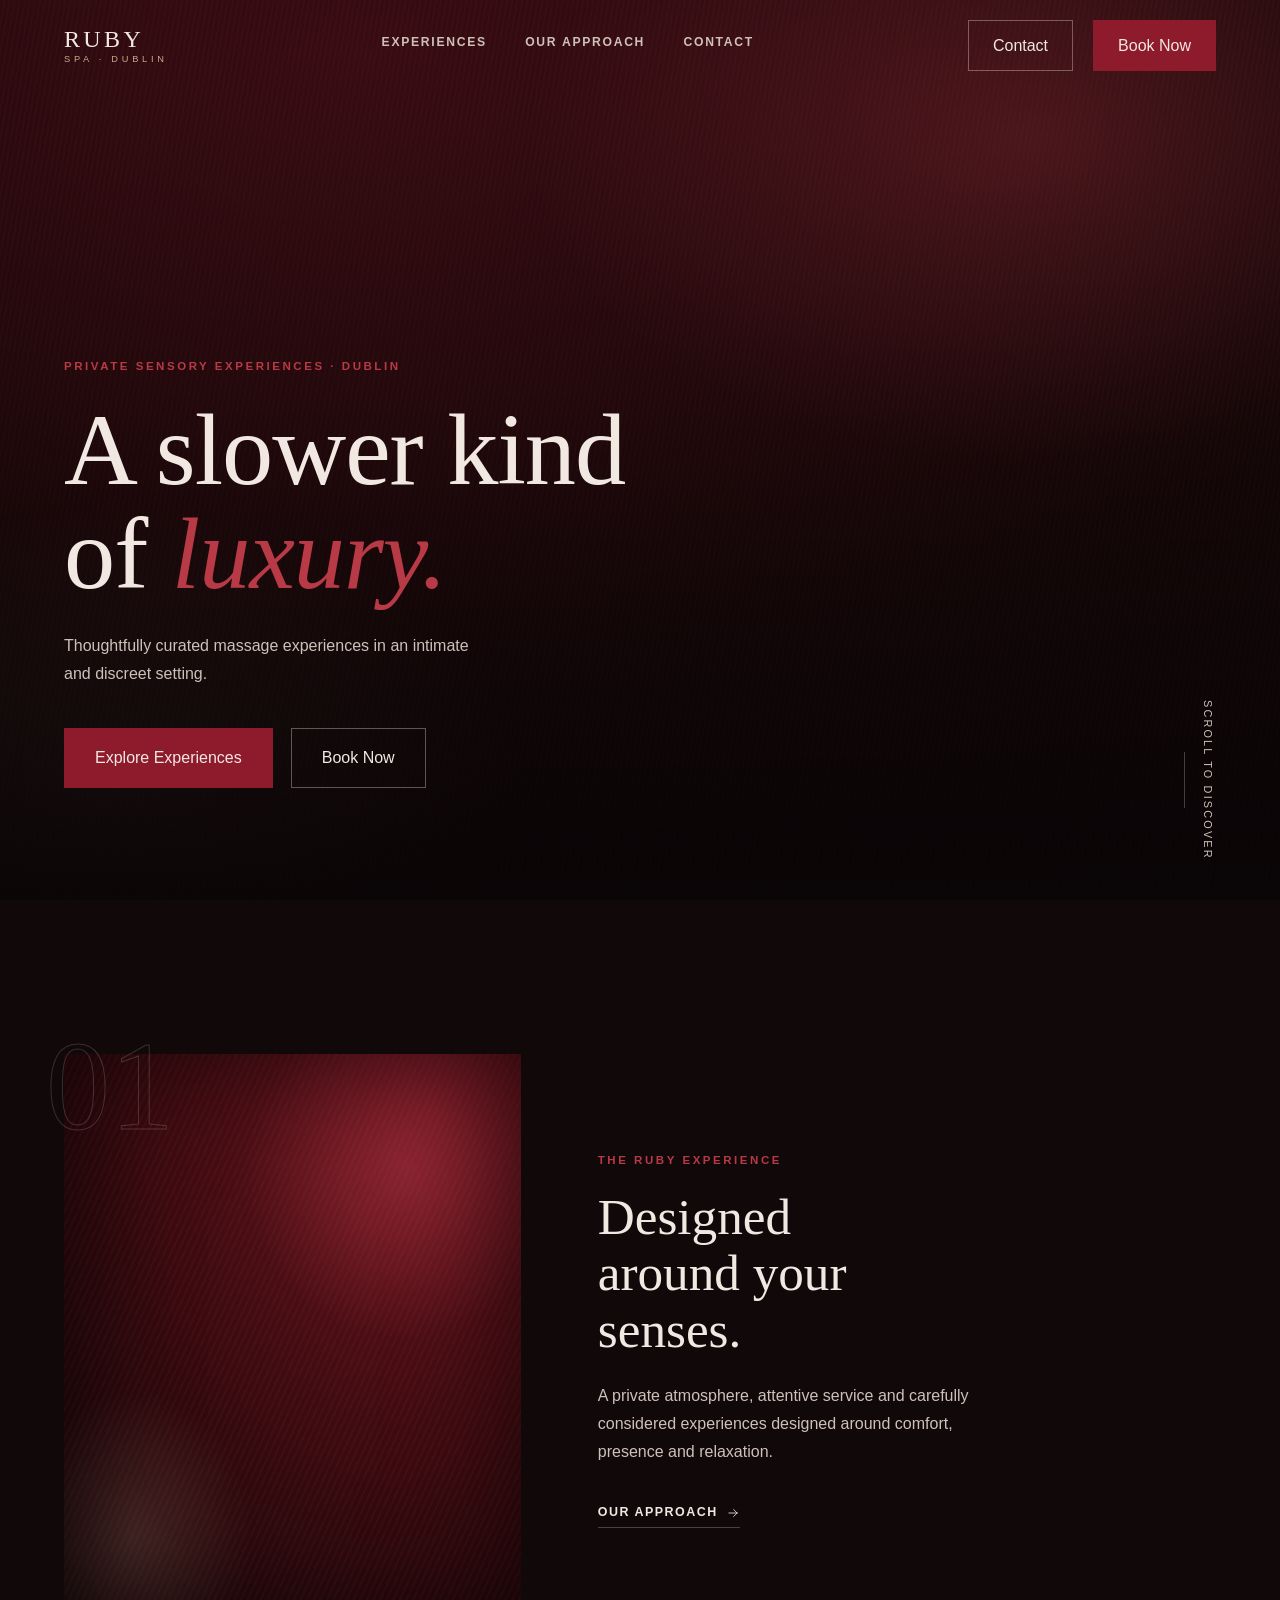
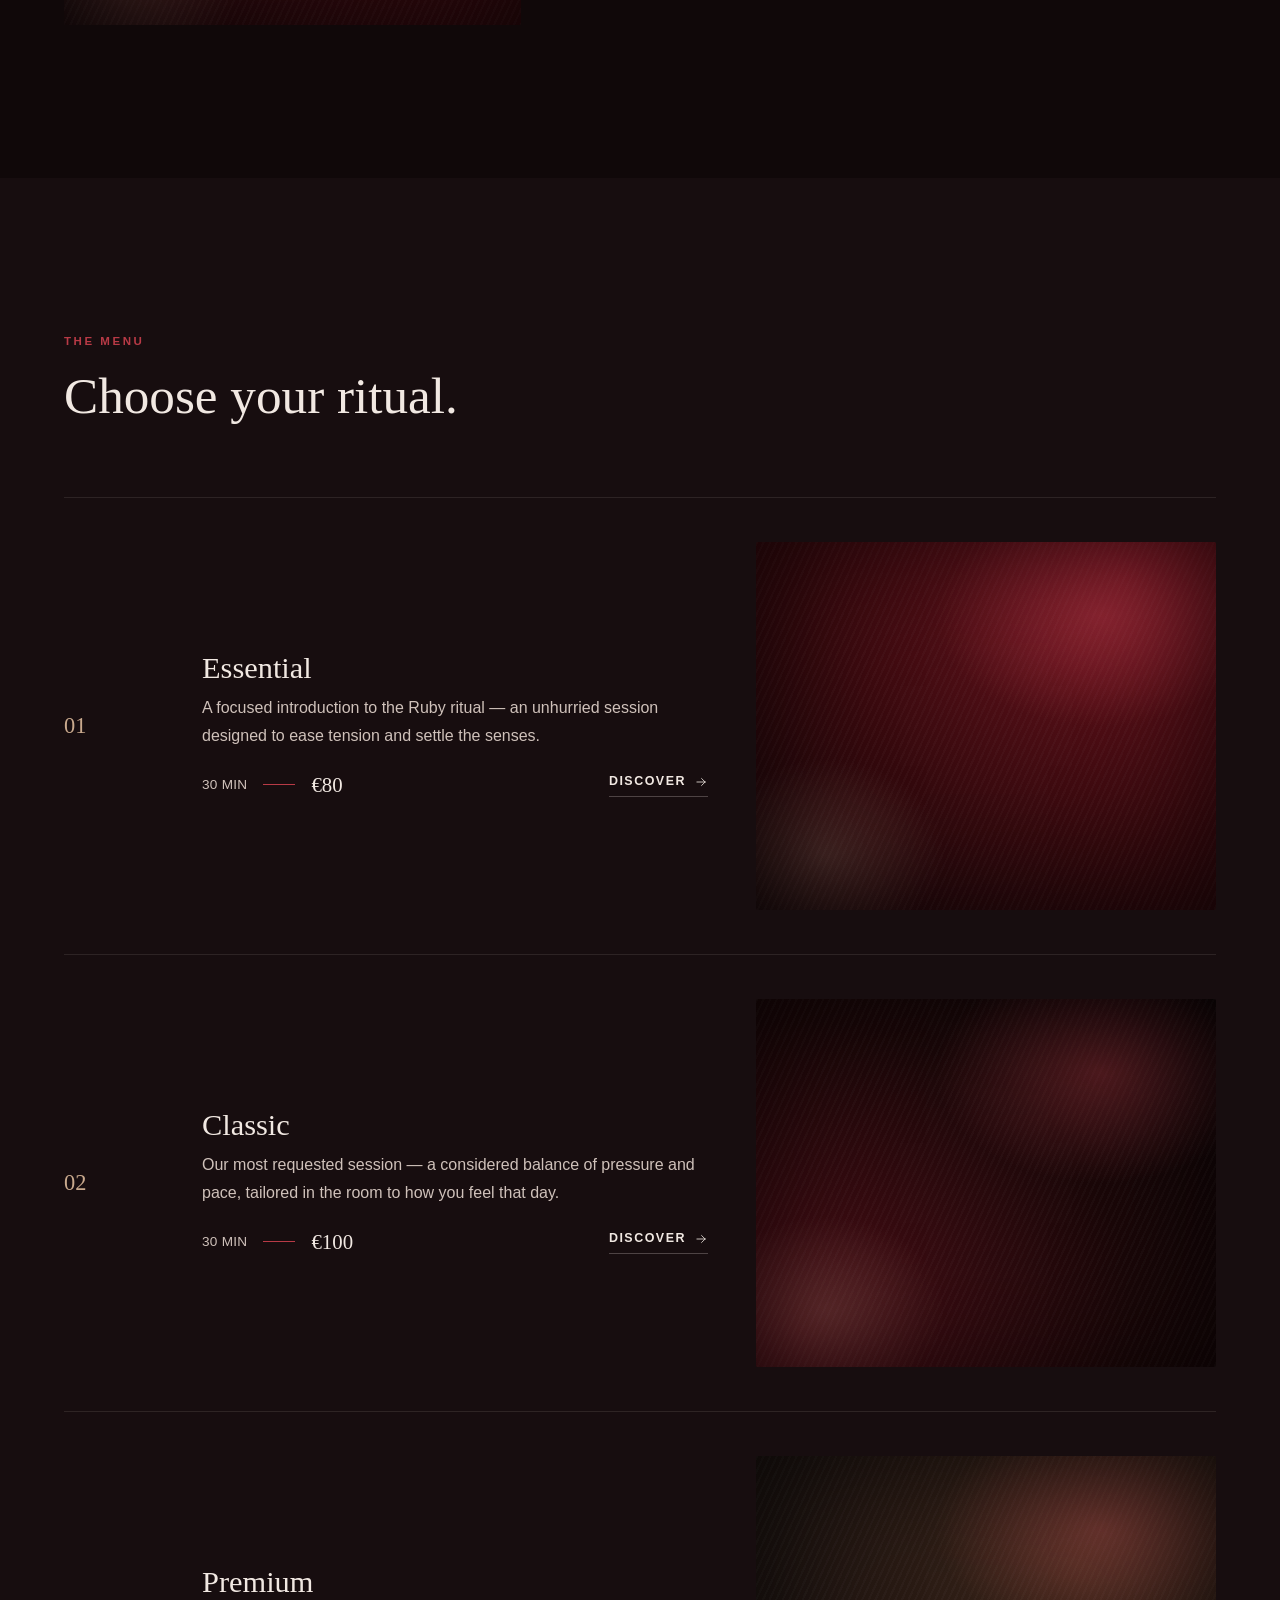
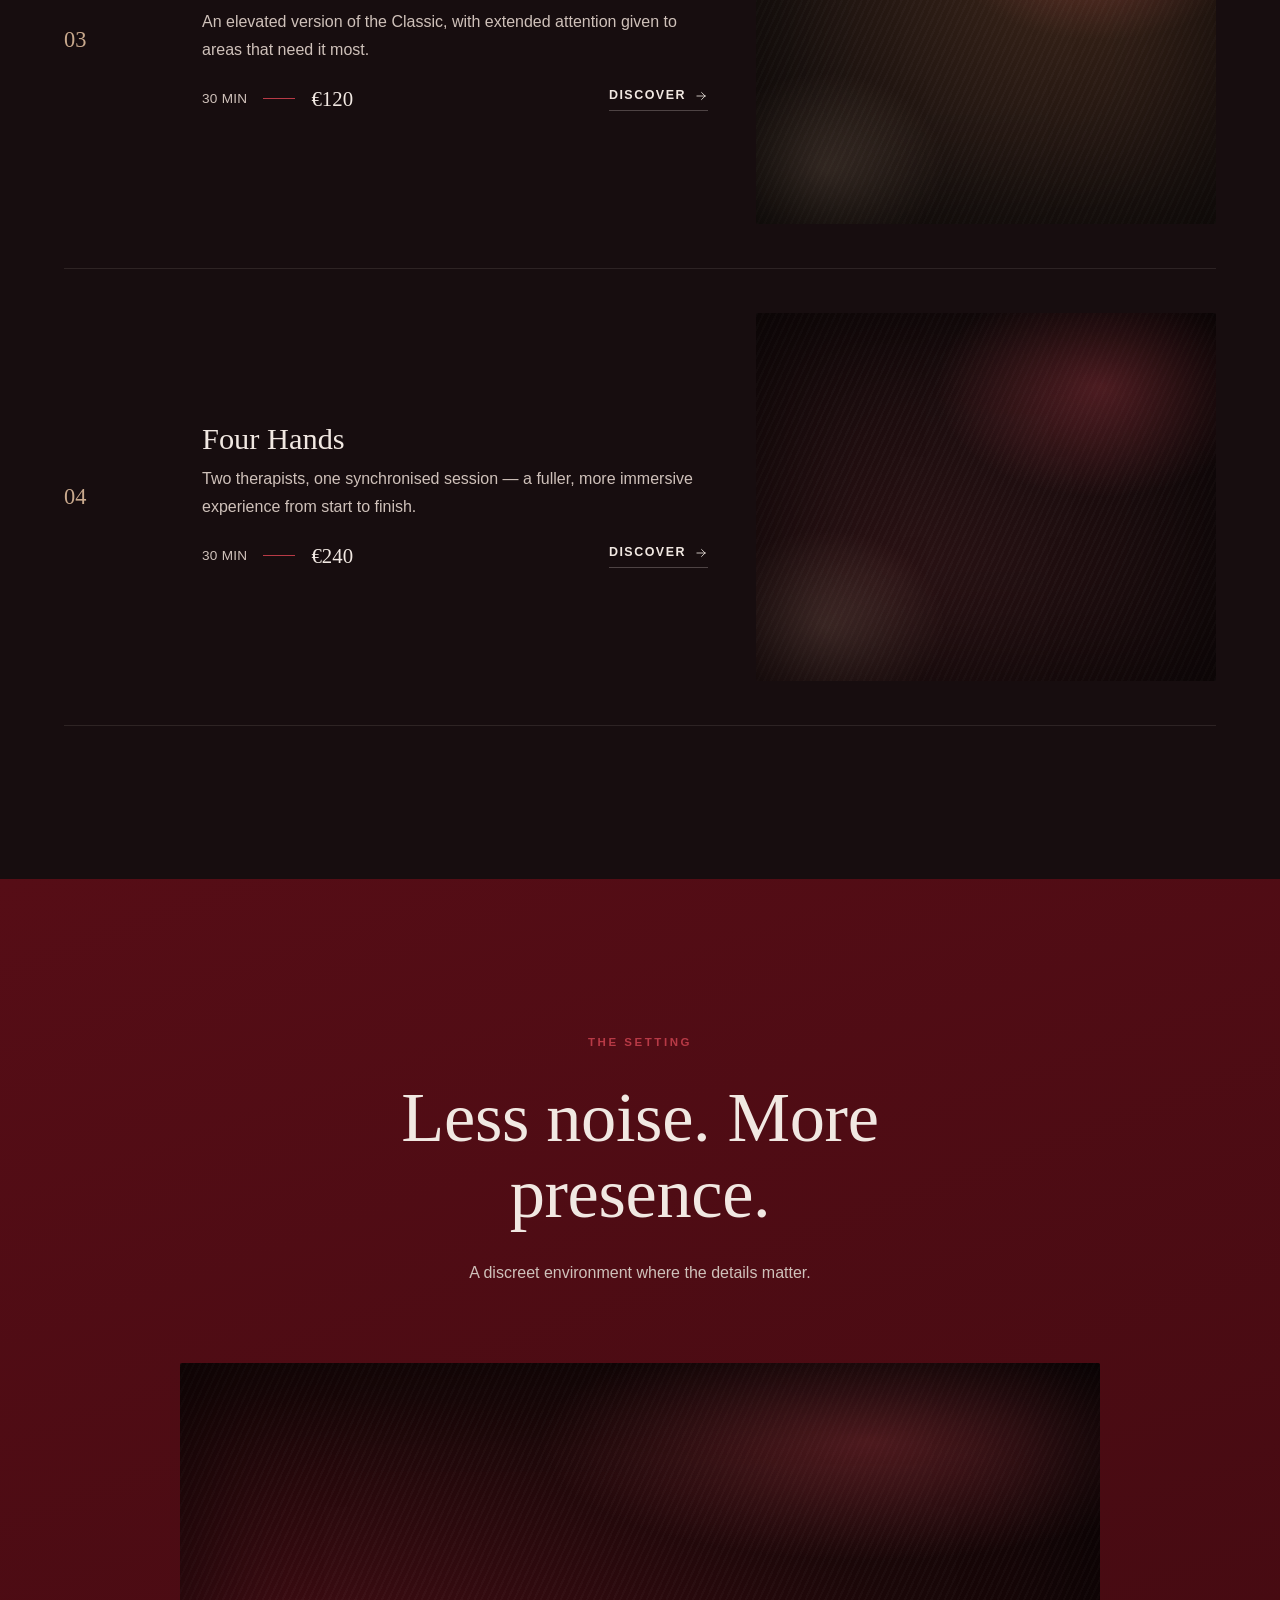
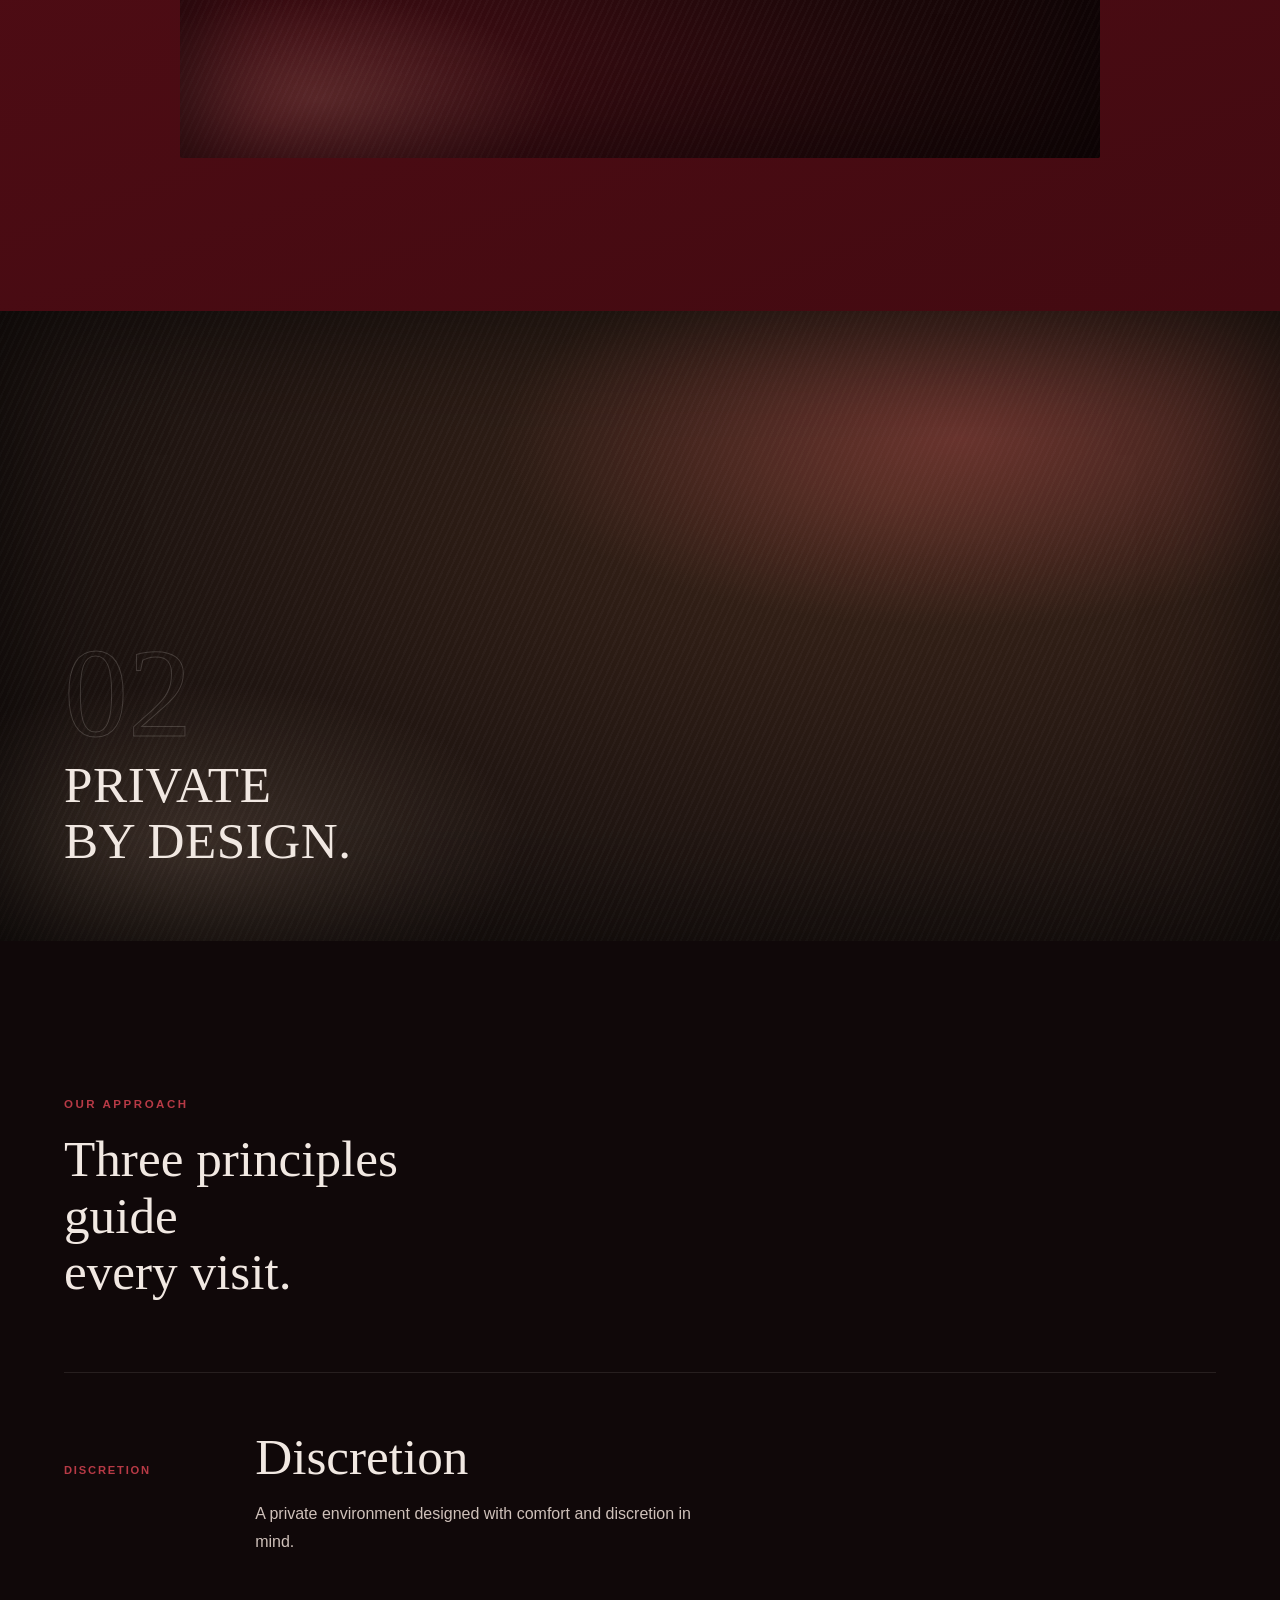
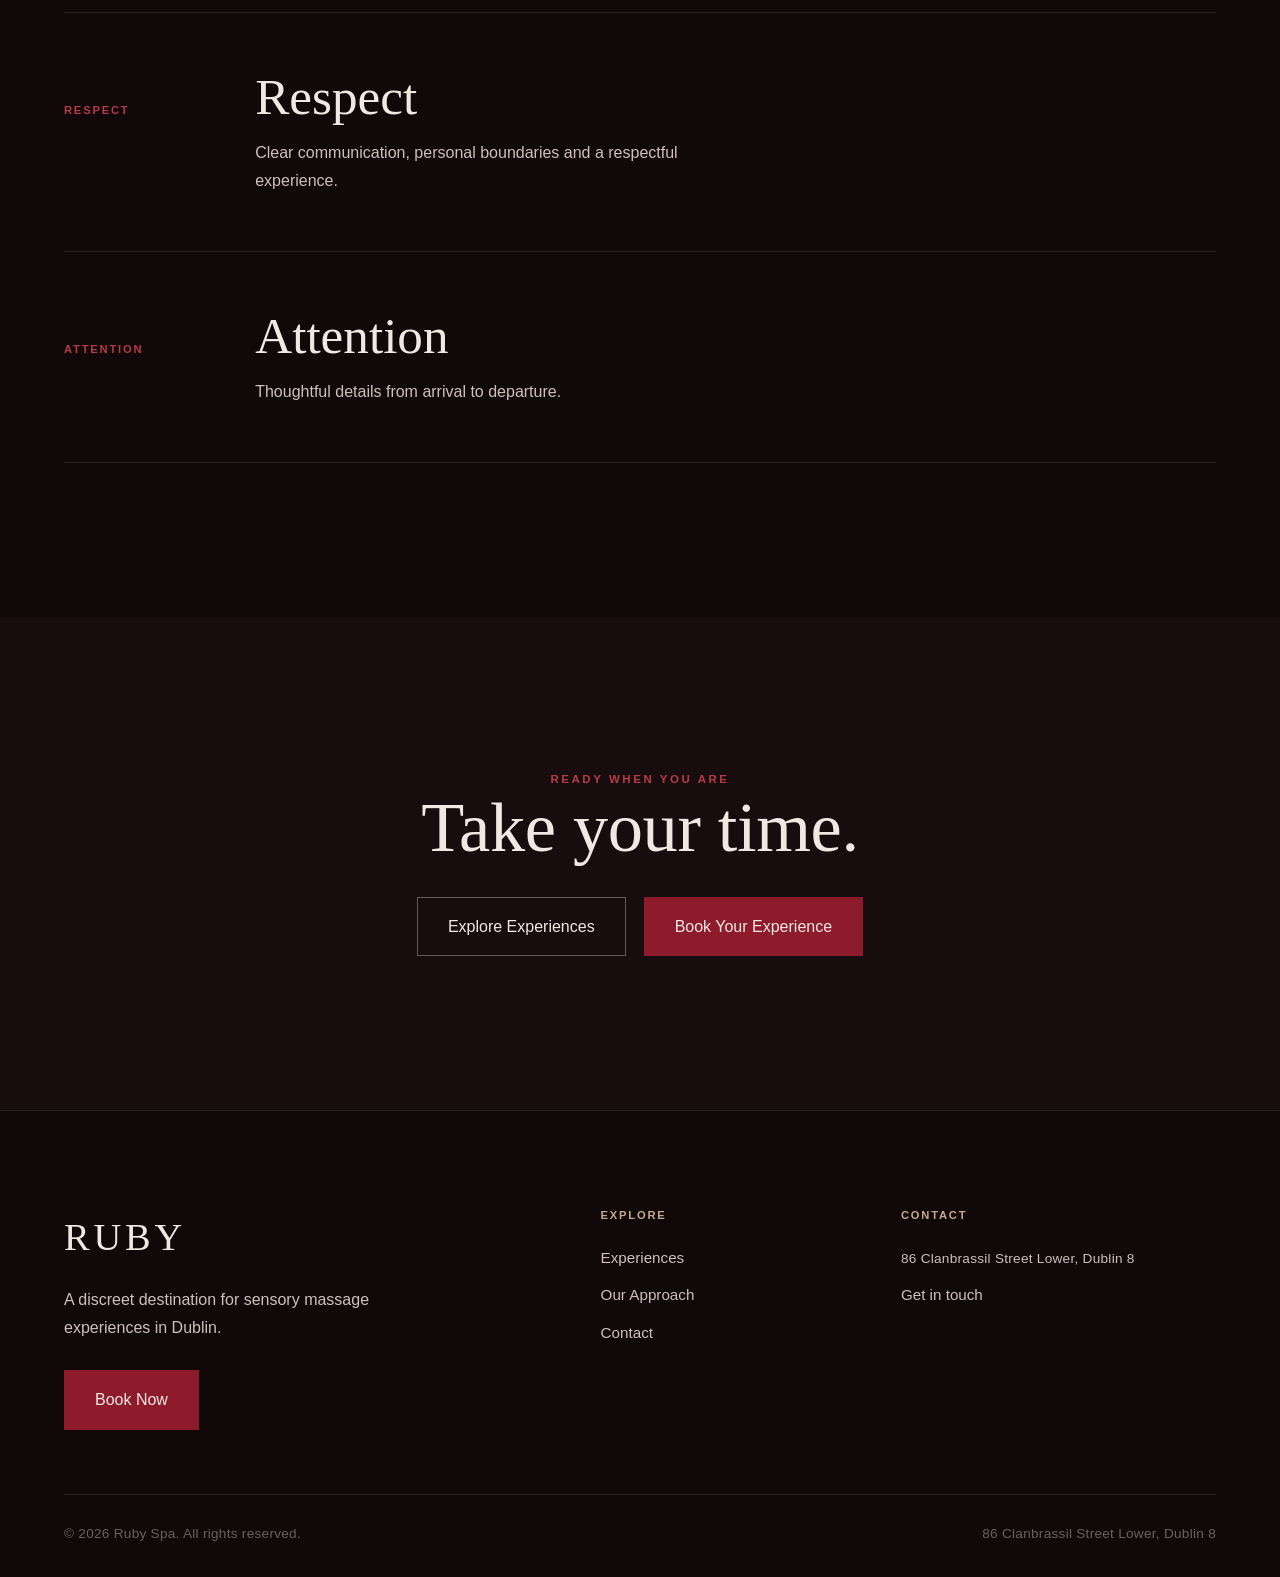
==== commit d4ab1194: "Add real address and embedded map to contact page Replaces placeholder location text with 86 Clanbra" ====
--- a/index.html
+++ b/index.html
@@ -46,7 +46,7 @@
     </nav>
     <div class="mobile-menu-footer">
       <button class="btn btn-primary" data-book-now>Book Now</button>
-      <span class="caption">Dublin, Ireland</span>
+      <span class="caption">86 Clanbrassil Street Lower, Dublin 8</span>
     </div>
   </div>
 
@@ -192,14 +192,14 @@
         <div class="footer-col">
           <p class="label">Contact</p>
           <ul>
-            <li><span class="caption">Dublin, Ireland</span></li>
+            <li><span class="caption">86 Clanbrassil Street Lower, Dublin 8</span></li>
             <li><a href="contact.html">Get in touch</a></li>
           </ul>
         </div>
       </div>
       <div class="footer-bottom">
         <span class="caption">© <span data-year></span> Ruby Spa. All rights reserved.</span>
-        <span class="caption">Dublin, Ireland</span>
+        <span class="caption">86 Clanbrassil Street Lower, Dublin 8</span>
       </div>
     </div>
   </footer>
--- a/assets/css/style.css
+++ b/assets/css/style.css
@@ -1146,6 +1146,24 @@
   color: var(--muted-ivory);
 }
 
+.map-frame {
+  position: relative;
+  width: 100%;
+  aspect-ratio: 4 / 3.4;
+  border-radius: 2px;
+  overflow: hidden;
+  border: 1px solid var(--surface-hairline);
+  filter: grayscale(0.35) sepia(0.15) hue-rotate(300deg) saturate(0.7) brightness(0.85);
+}
+
+.map-frame iframe {
+  position: absolute;
+  inset: 0;
+  width: 100%;
+  height: 100%;
+  border: 0;
+}
+
 .before-visit {
   margin-top: clamp(64px, 9vw, 120px);
 }
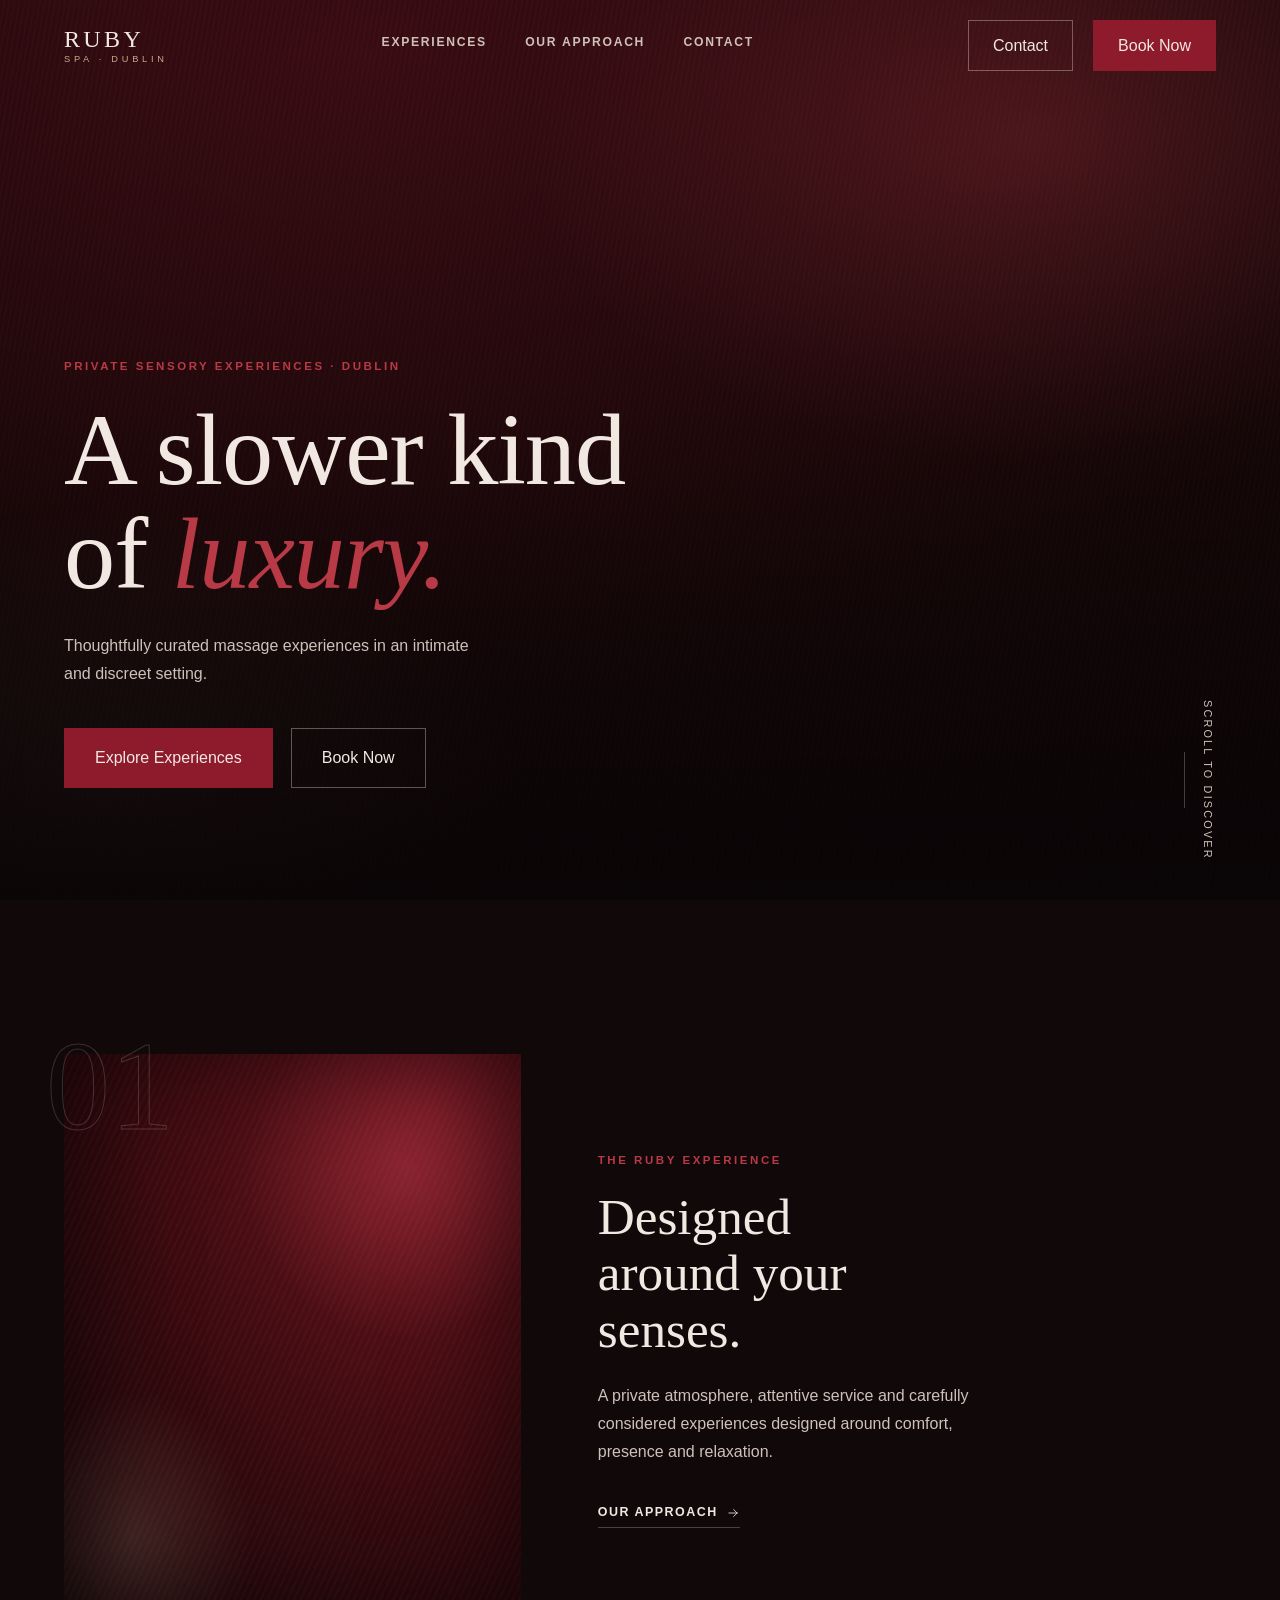
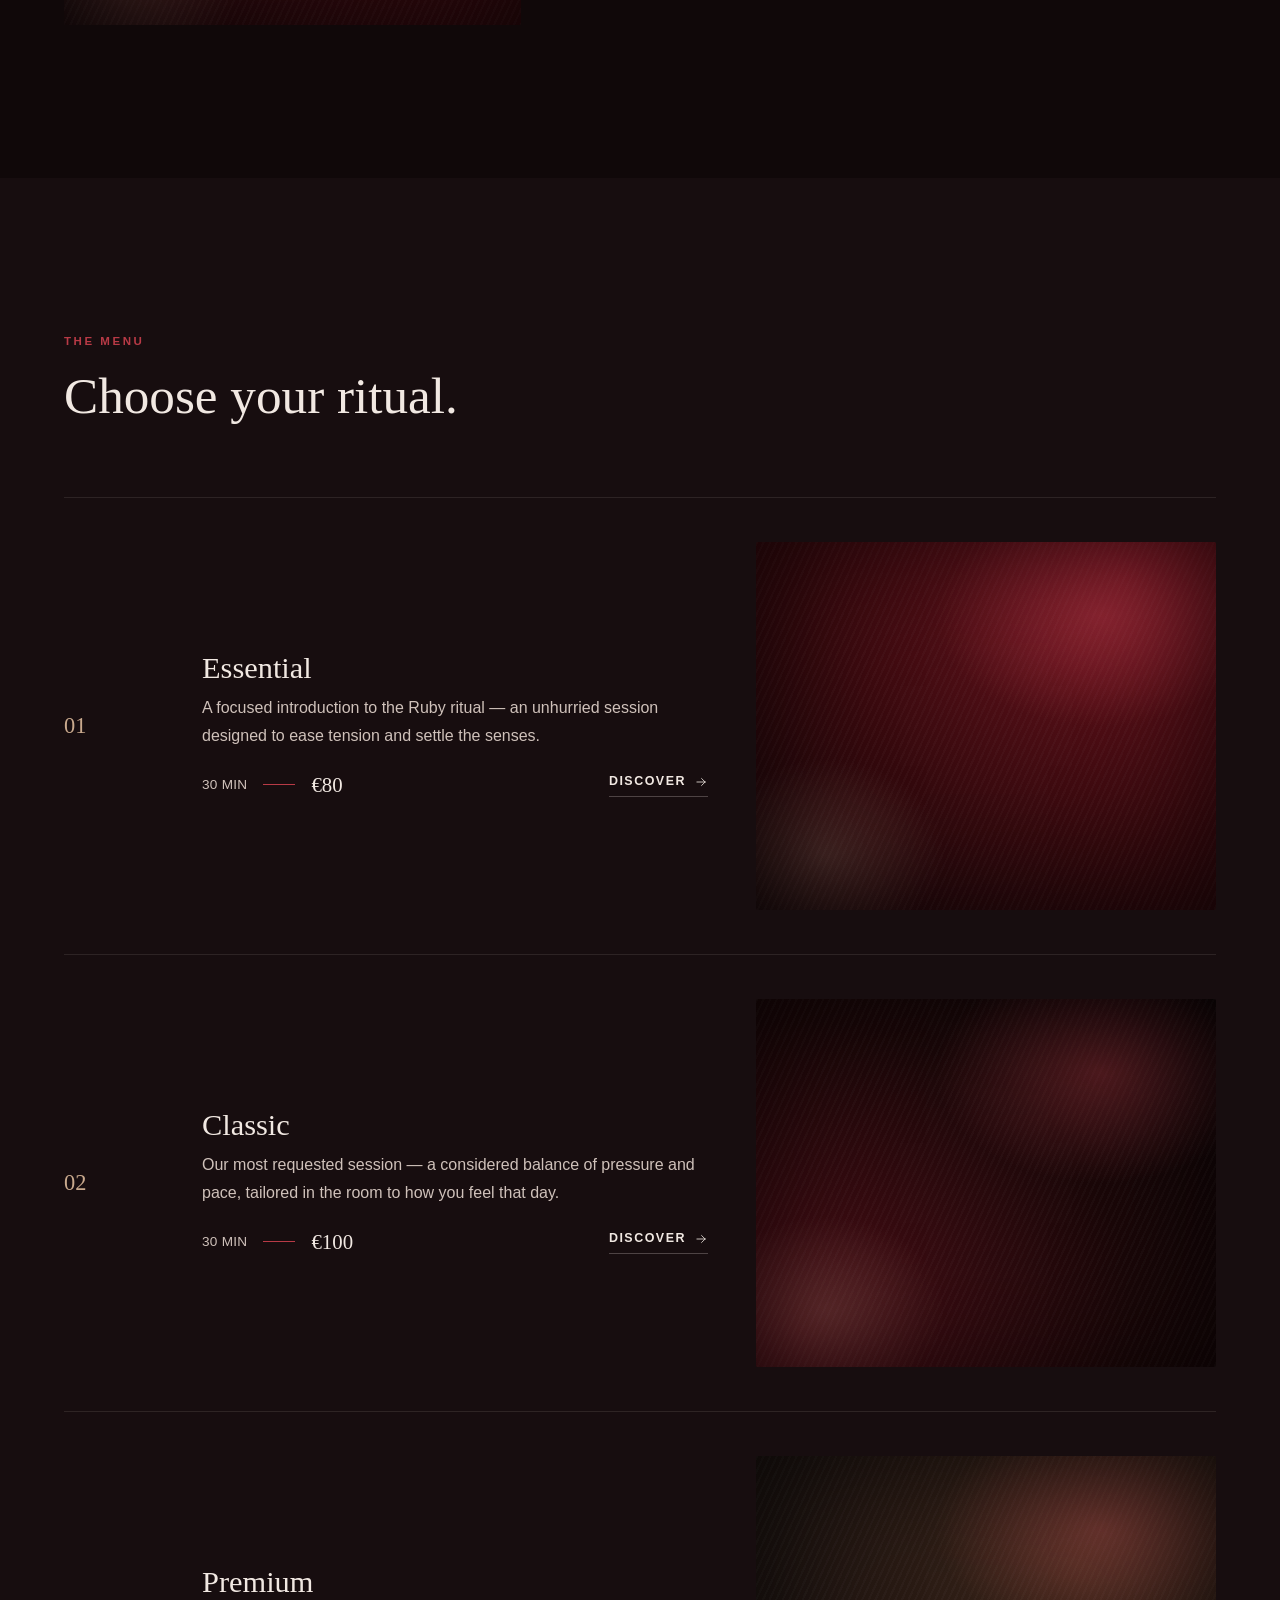
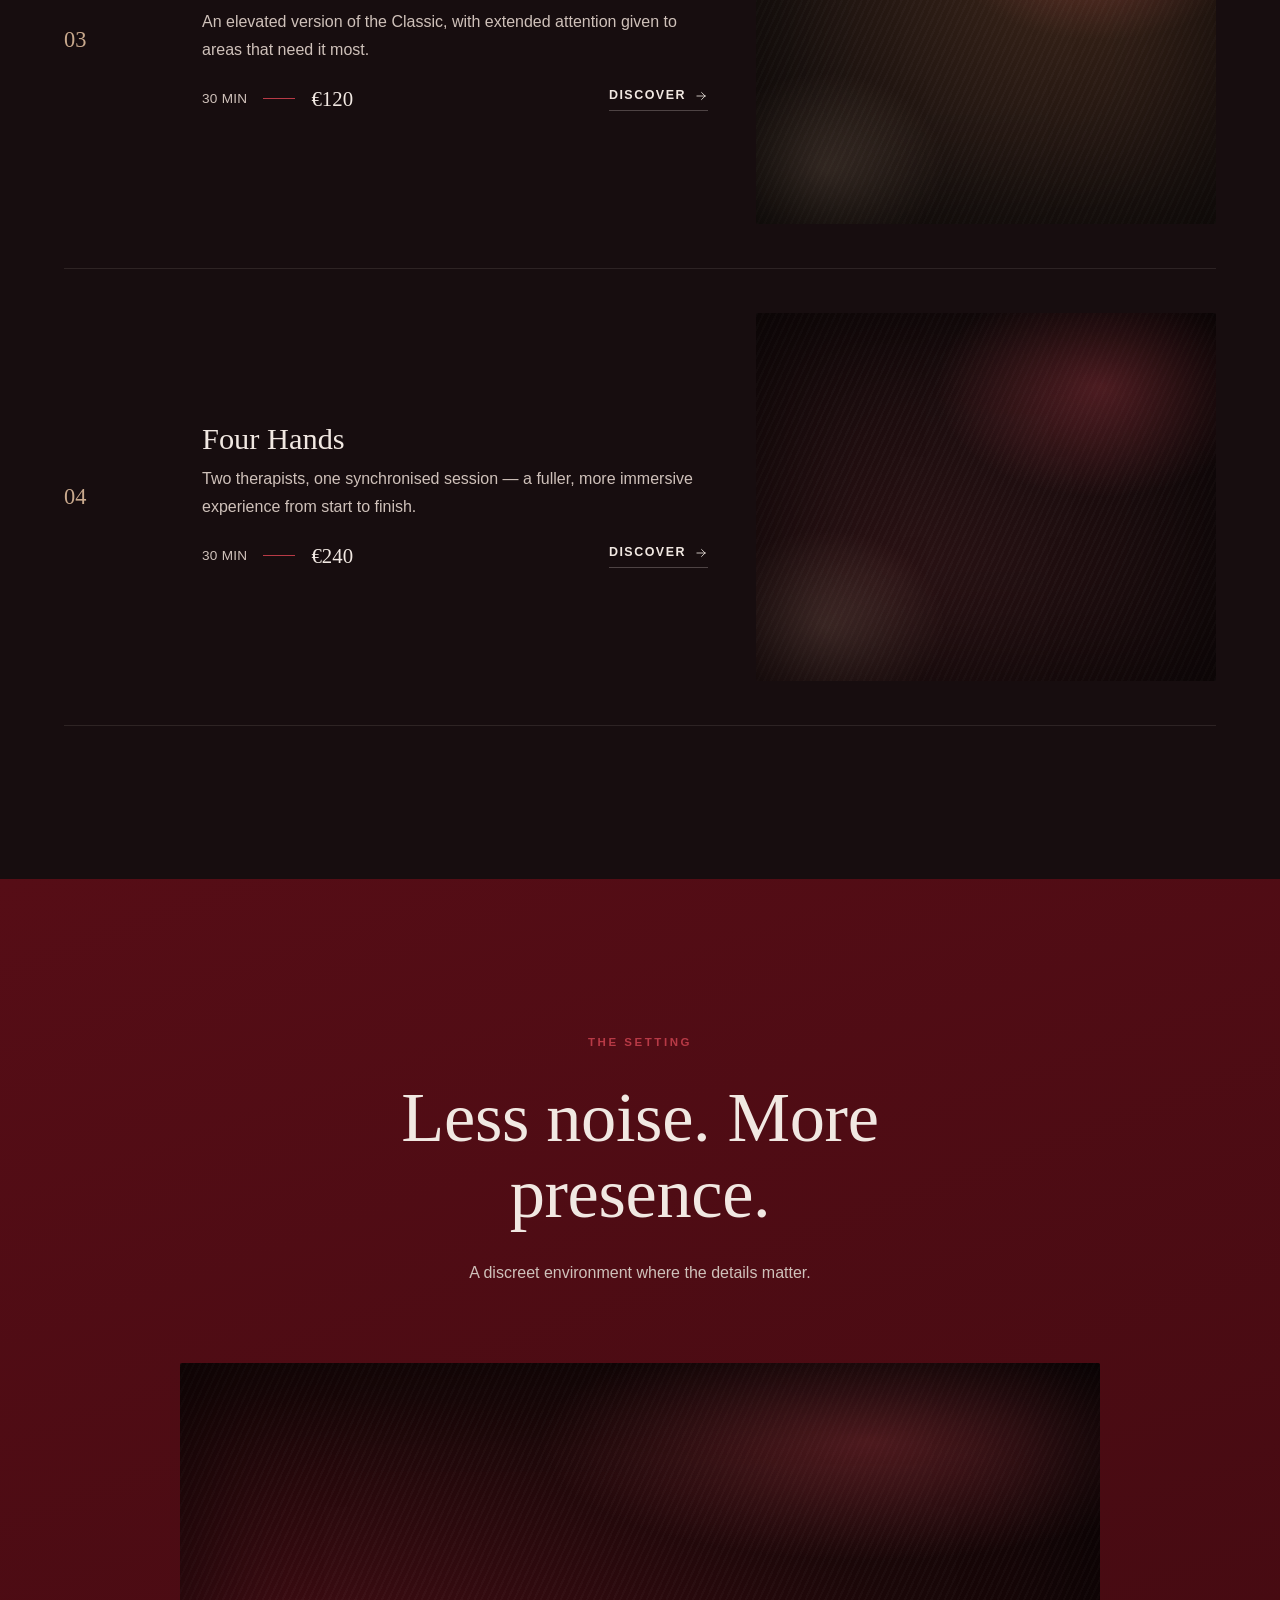
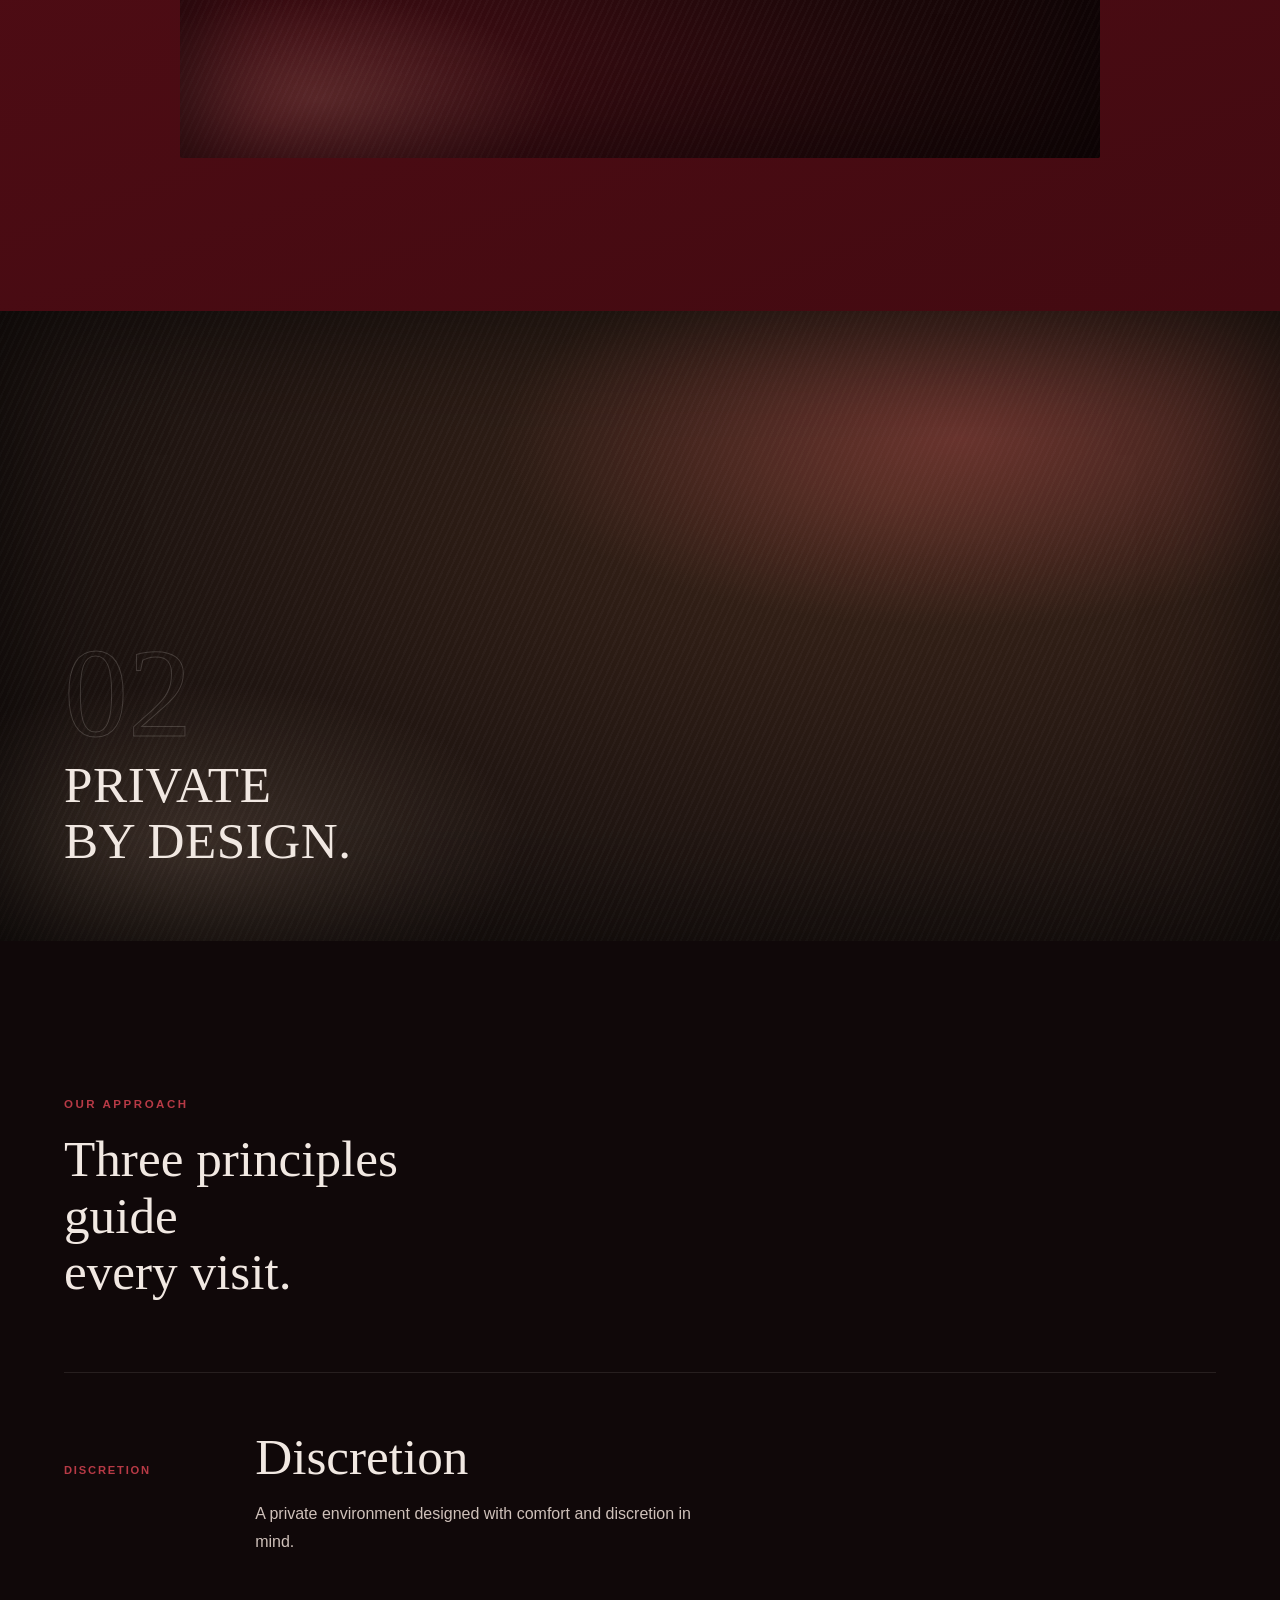
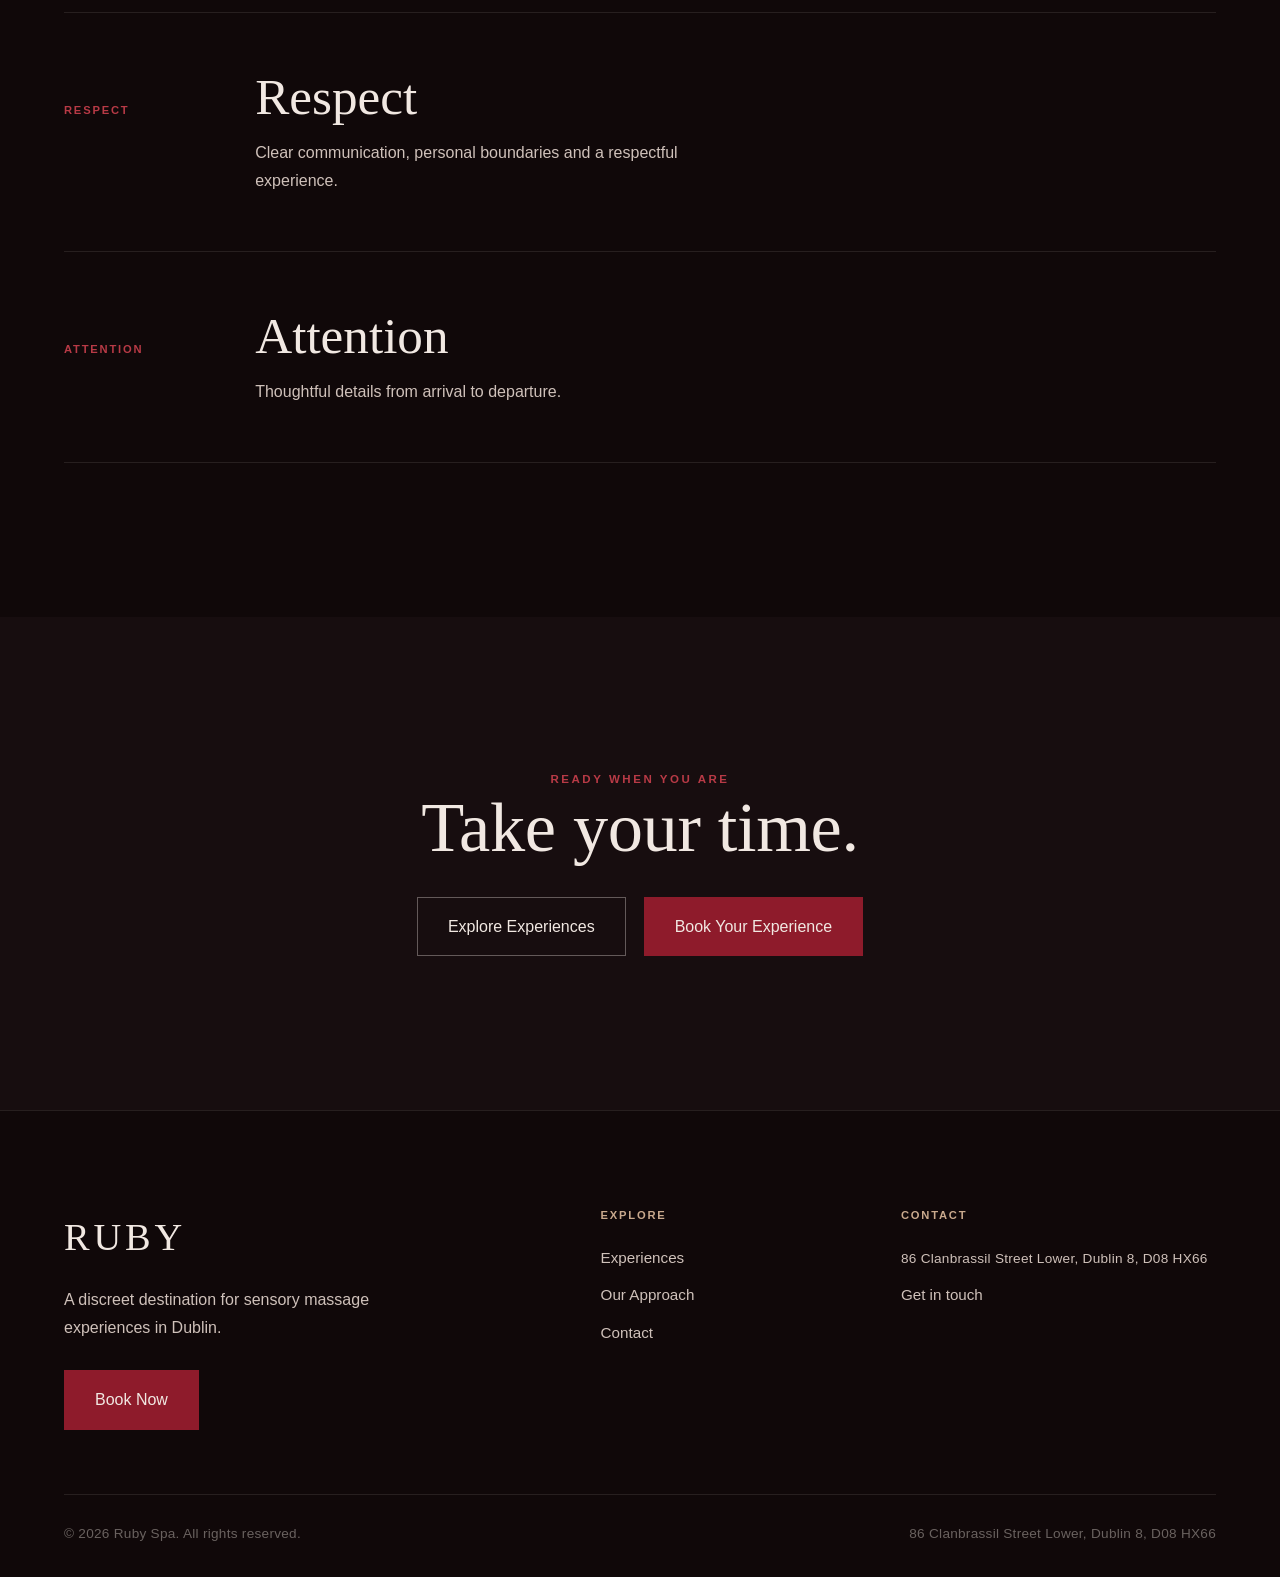
==== commit bbb418de: "Include eircode in footer and mobile menu address Co-Authored-By: Claude Sonnet 5 <noreply@anthropic" ====
--- a/index.html
+++ b/index.html
@@ -46,7 +46,7 @@
     </nav>
     <div class="mobile-menu-footer">
       <button class="btn btn-primary" data-book-now>Book Now</button>
-      <span class="caption">86 Clanbrassil Street Lower, Dublin 8</span>
+      <span class="caption">86 Clanbrassil Street Lower, Dublin 8, D08 HX66</span>
     </div>
   </div>
 
@@ -192,14 +192,14 @@
         <div class="footer-col">
           <p class="label">Contact</p>
           <ul>
-            <li><span class="caption">86 Clanbrassil Street Lower, Dublin 8</span></li>
+            <li><span class="caption">86 Clanbrassil Street Lower, Dublin 8, D08 HX66</span></li>
             <li><a href="contact.html">Get in touch</a></li>
           </ul>
         </div>
       </div>
       <div class="footer-bottom">
         <span class="caption">© <span data-year></span> Ruby Spa. All rights reserved.</span>
-        <span class="caption">86 Clanbrassil Street Lower, Dublin 8</span>
+        <span class="caption">86 Clanbrassil Street Lower, Dublin 8, D08 HX66</span>
       </div>
     </div>
   </footer>
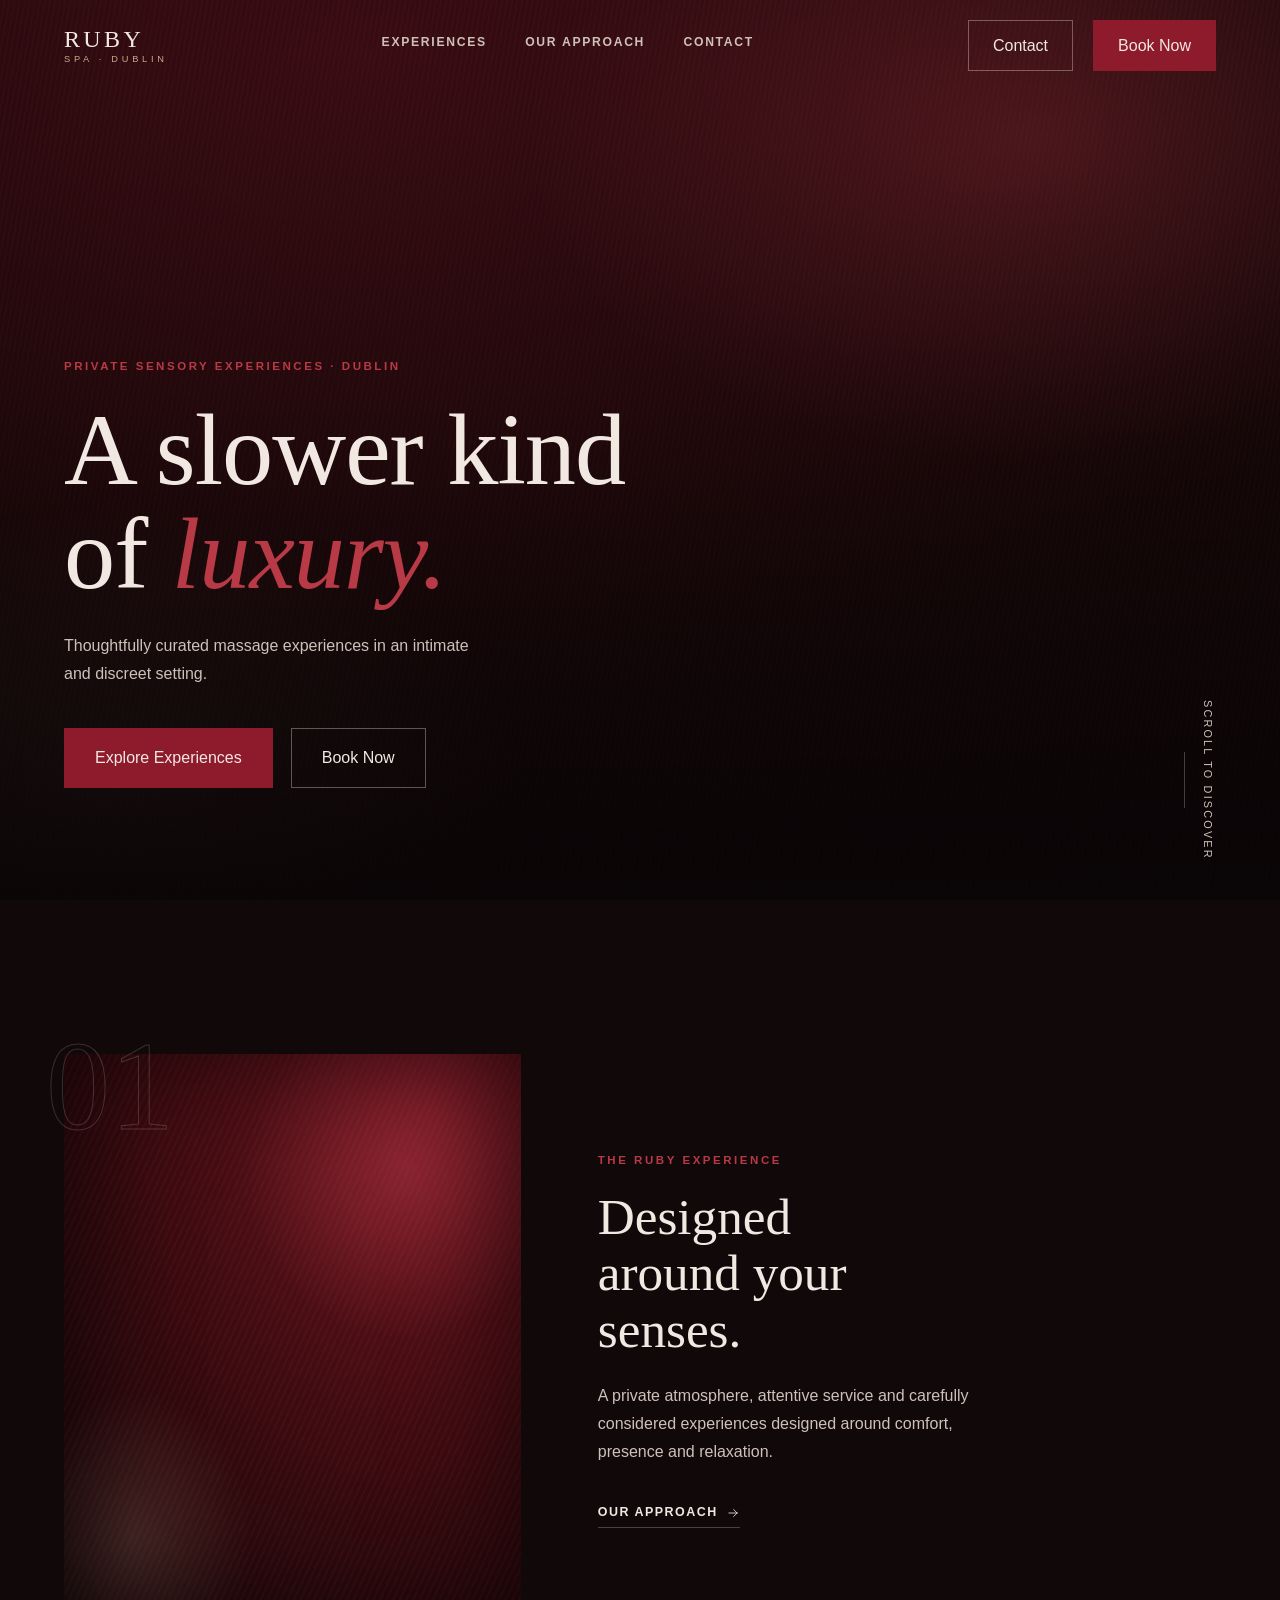
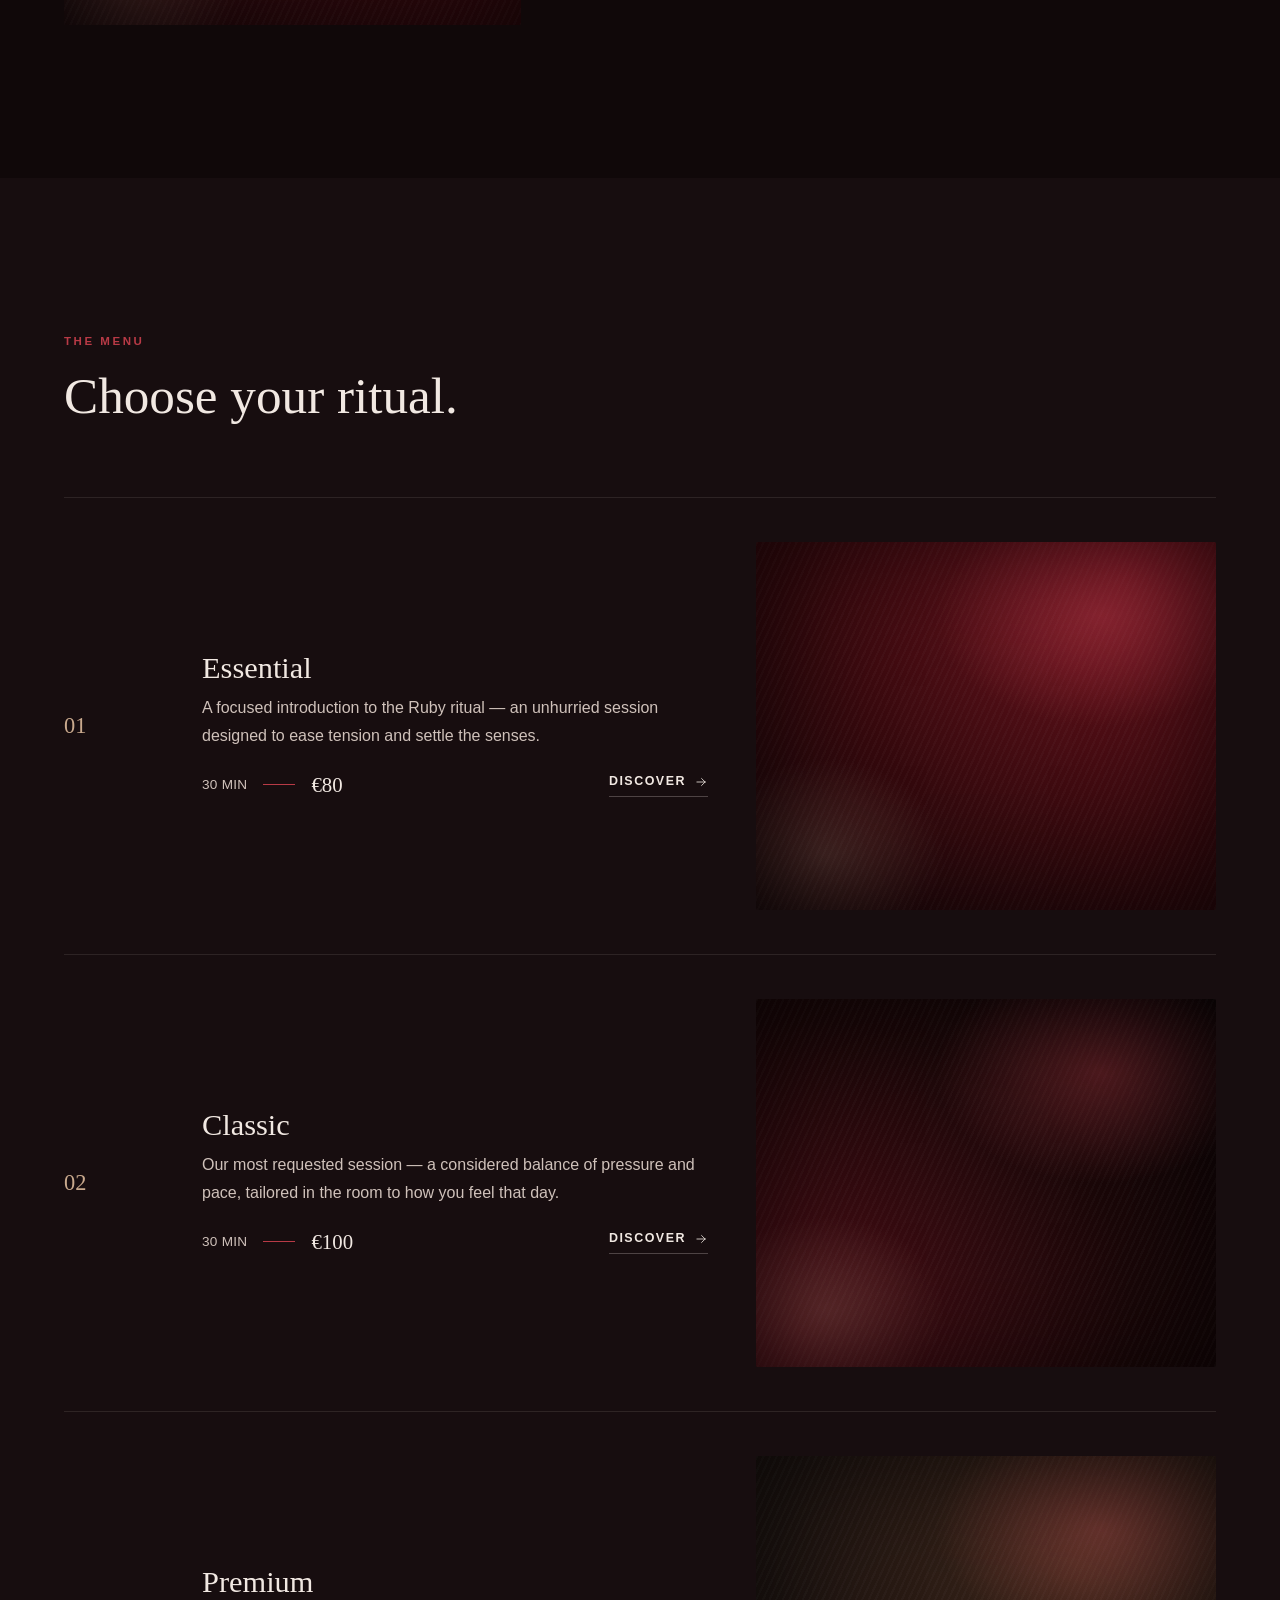
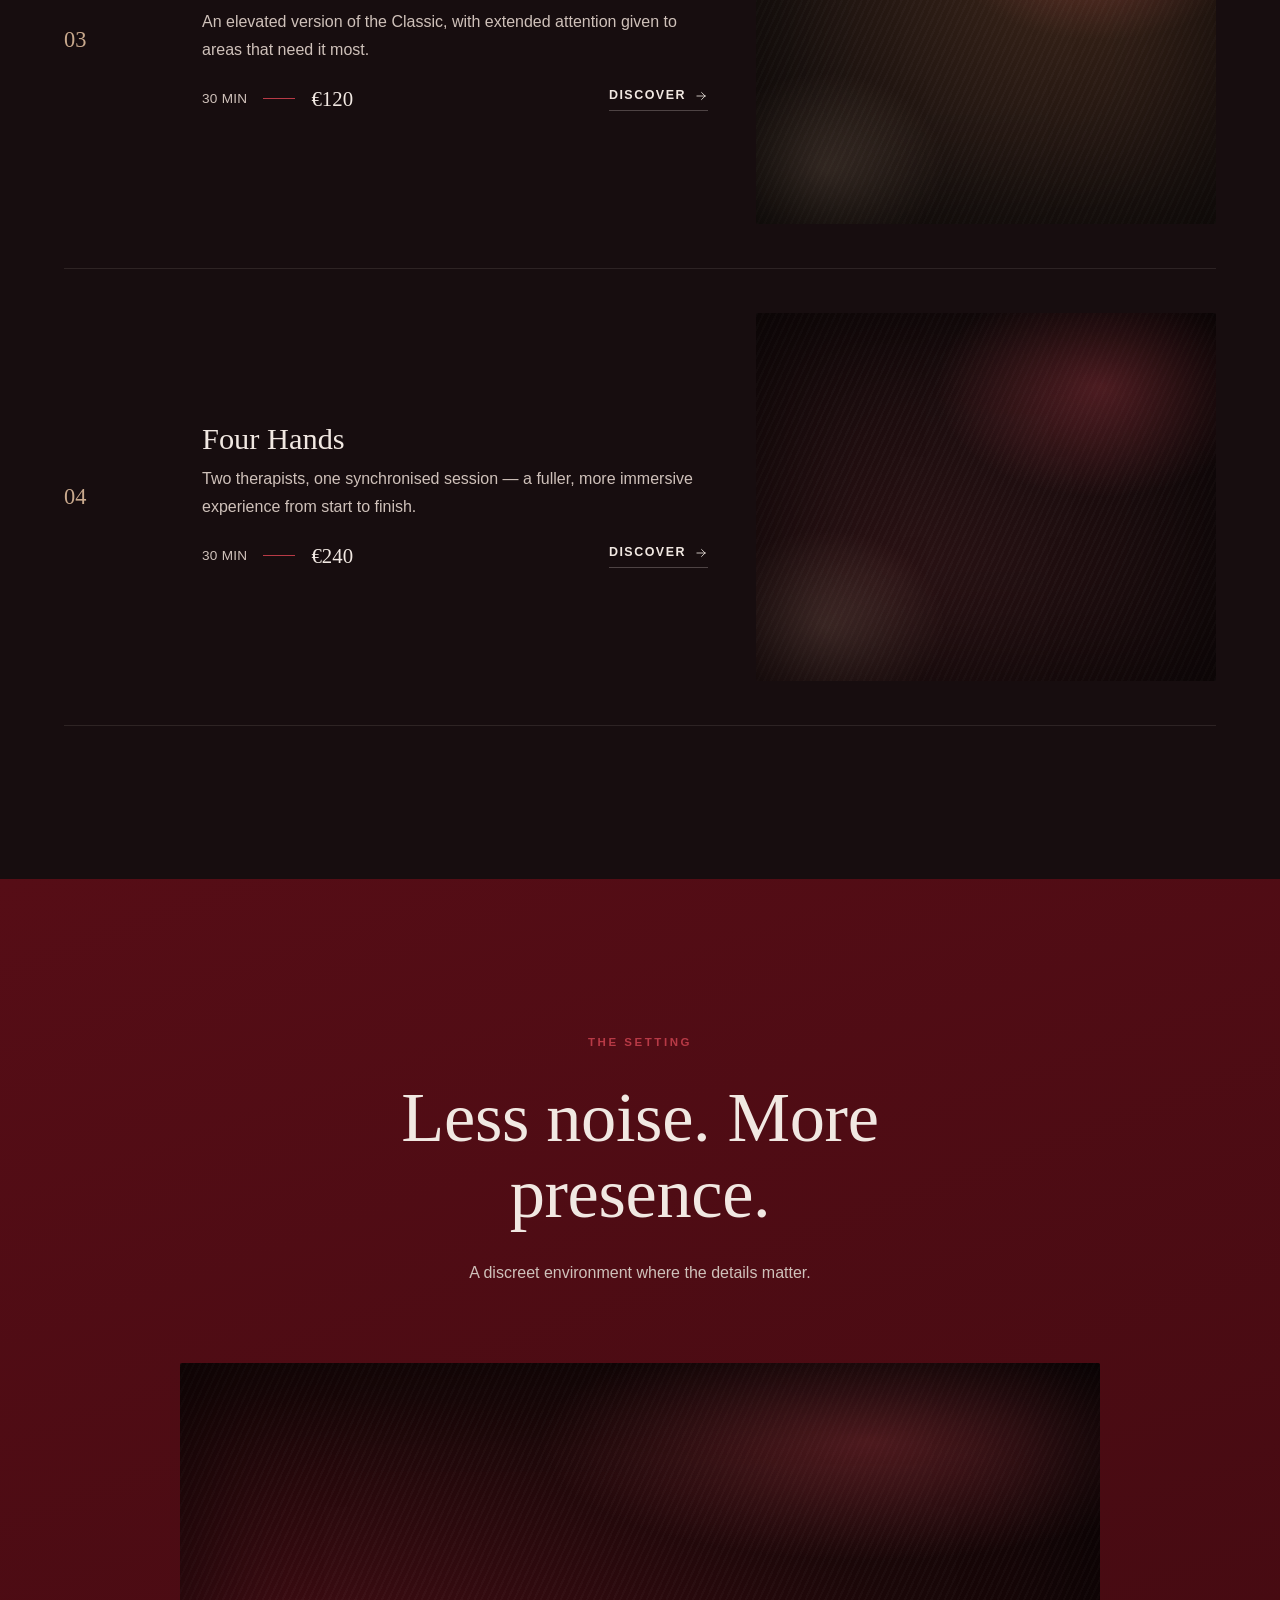
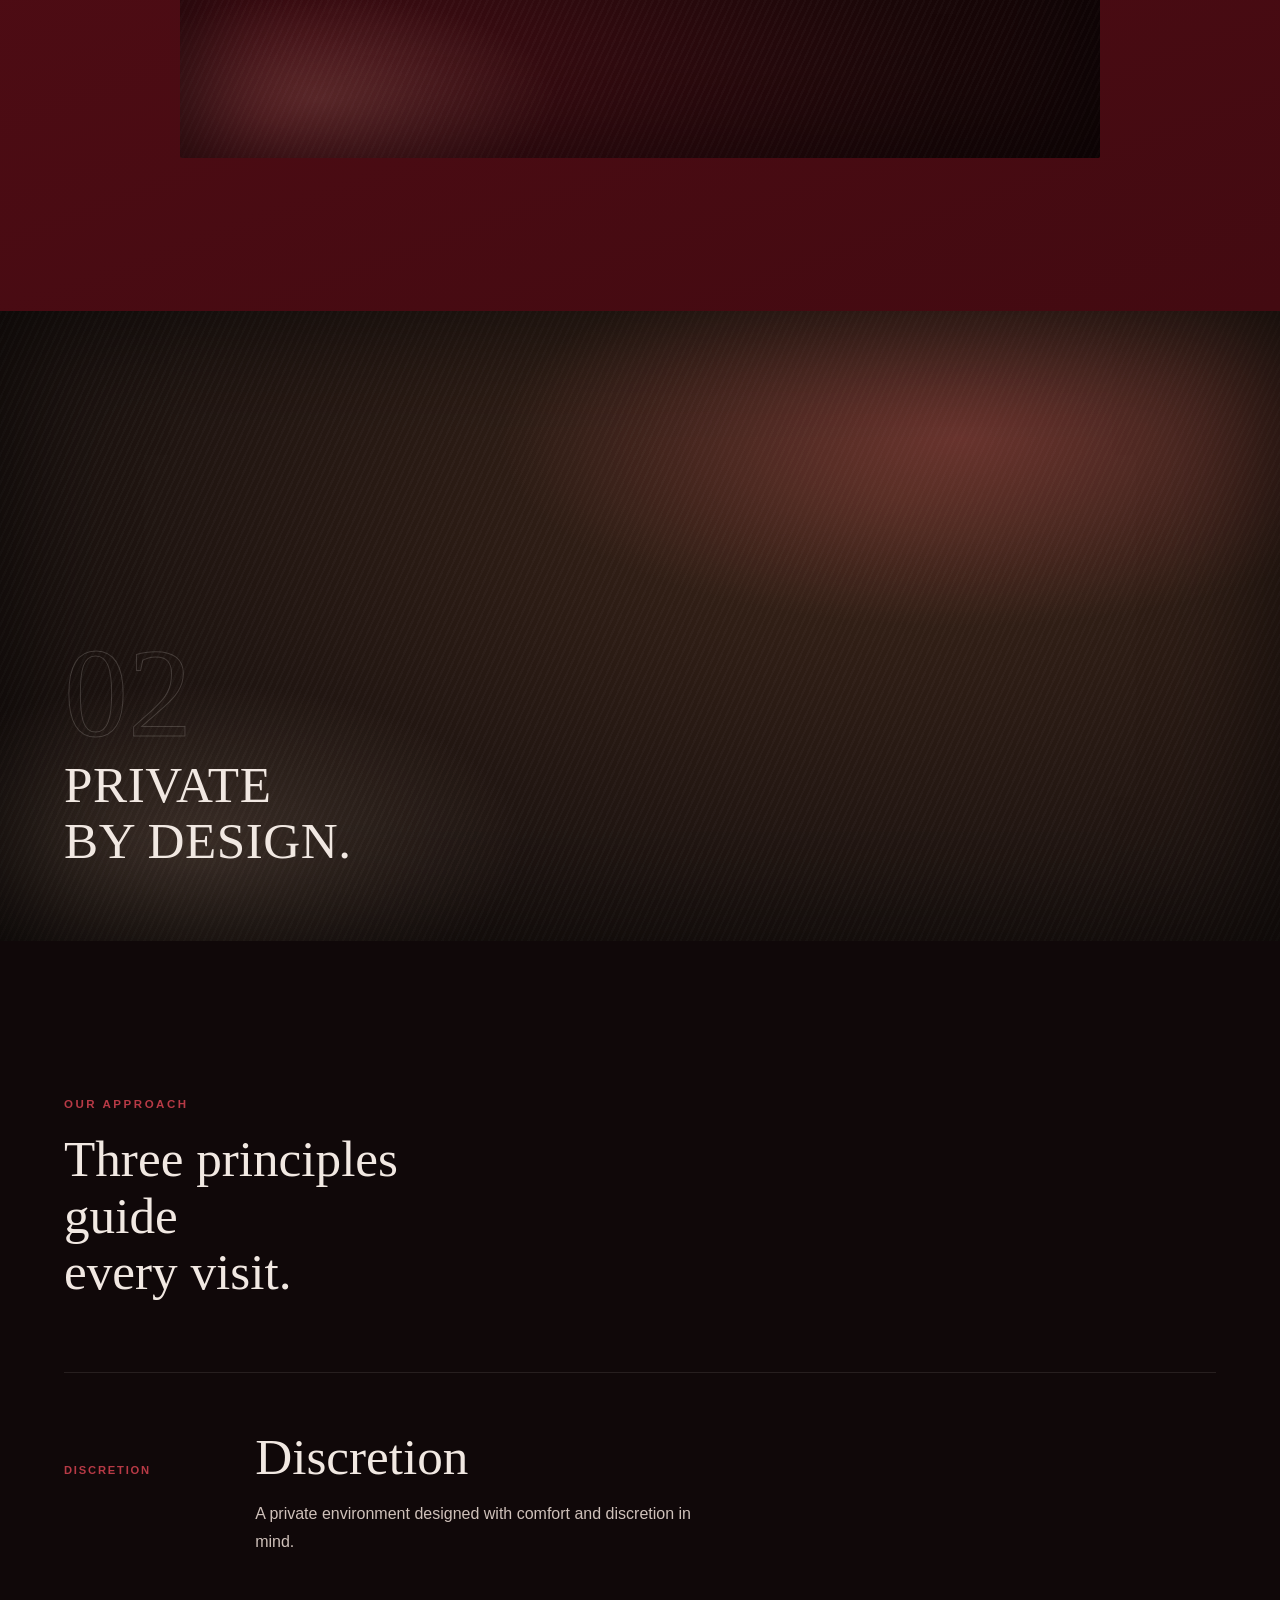
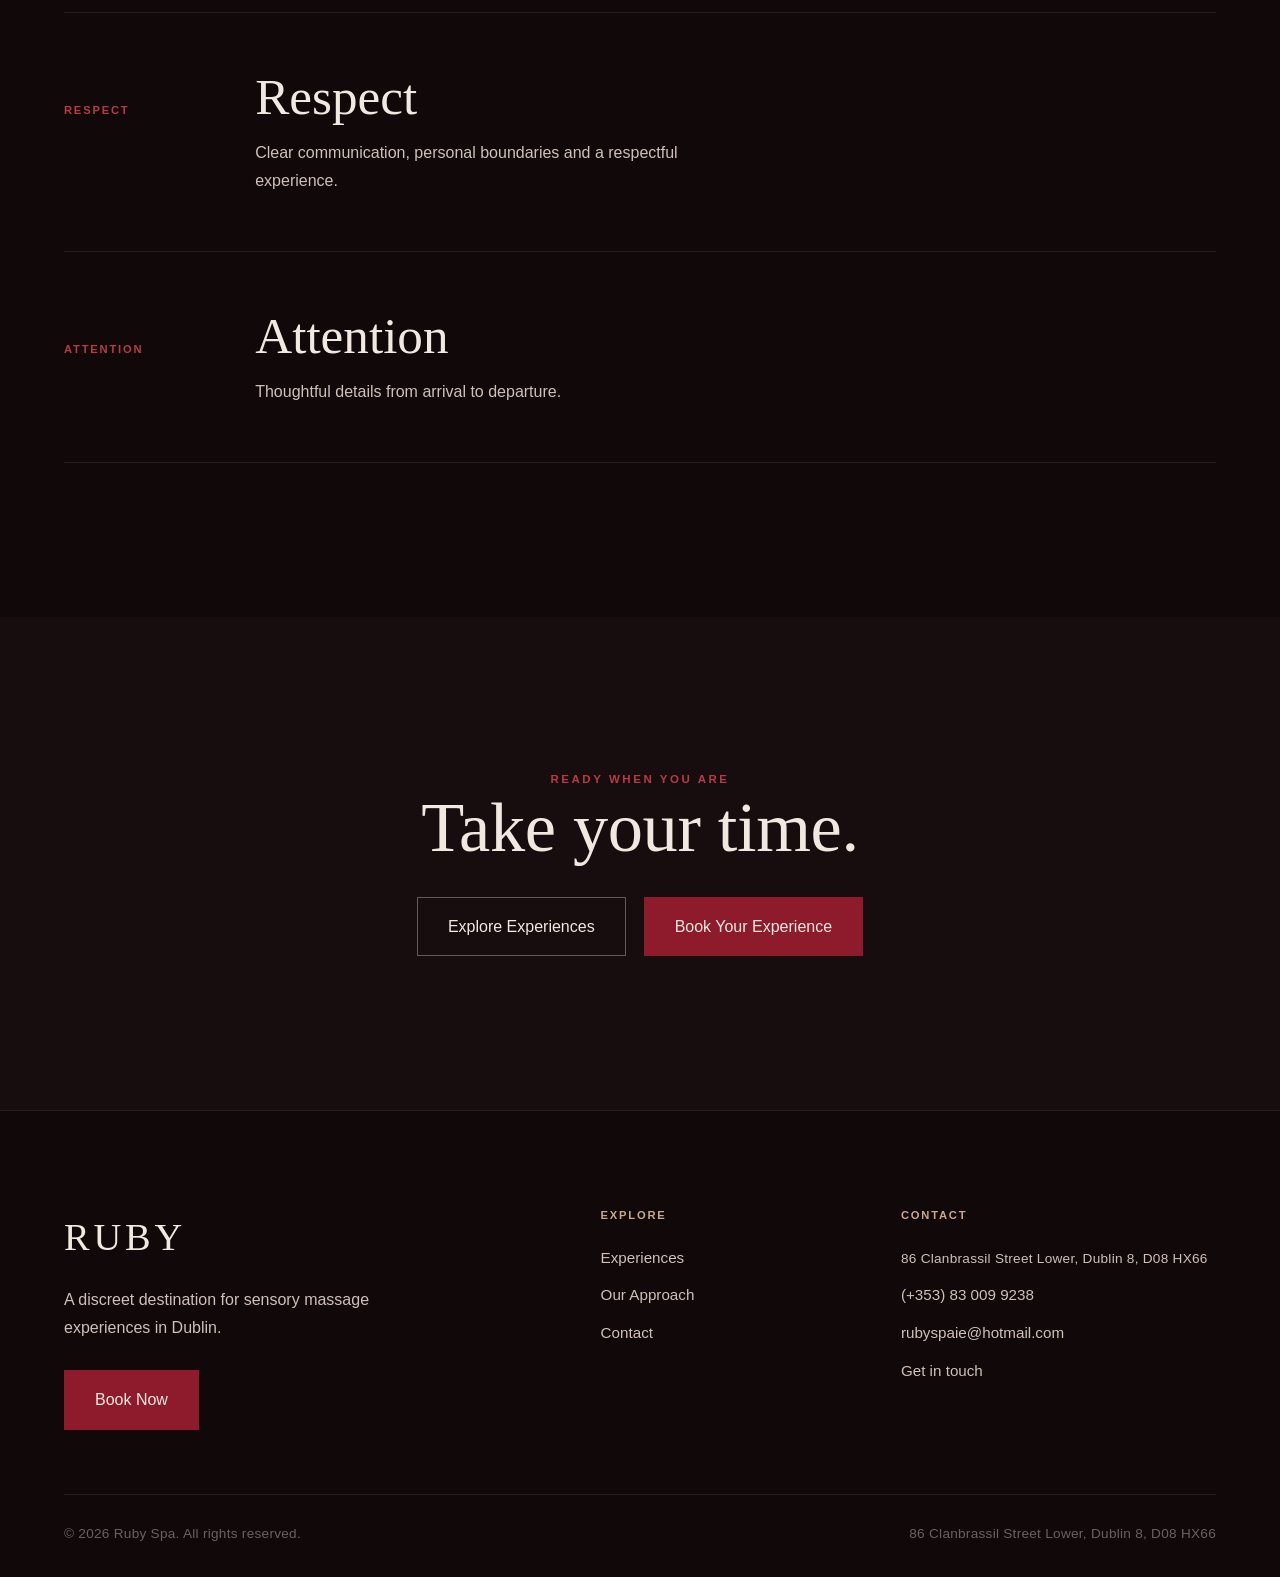
==== commit 96f7c318: "Add real phone, email and hours from rubyspa.ie Pulls actual contact details from the reference site" ====
--- a/index.html
+++ b/index.html
@@ -193,6 +193,8 @@
           <p class="label">Contact</p>
           <ul>
             <li><span class="caption">86 Clanbrassil Street Lower, Dublin 8, D08 HX66</span></li>
+            <li><a href="tel:+353830099238">(+353) 83 009 9238</a></li>
+            <li><a href="mailto:rubyspaie@hotmail.com">rubyspaie@hotmail.com</a></li>
             <li><a href="contact.html">Get in touch</a></li>
           </ul>
         </div>
--- a/assets/css/style.css
+++ b/assets/css/style.css
@@ -285,6 +285,7 @@
 .reveal-delay-2 { transition-delay: 180ms; }
 .reveal-delay-3 { transition-delay: 270ms; }
 .reveal-delay-4 { transition-delay: 360ms; }
+.reveal-delay-5 { transition-delay: 450ms; }
 
 /* Generated atmosphere surfaces (stand-ins for photography) */
 .photo {
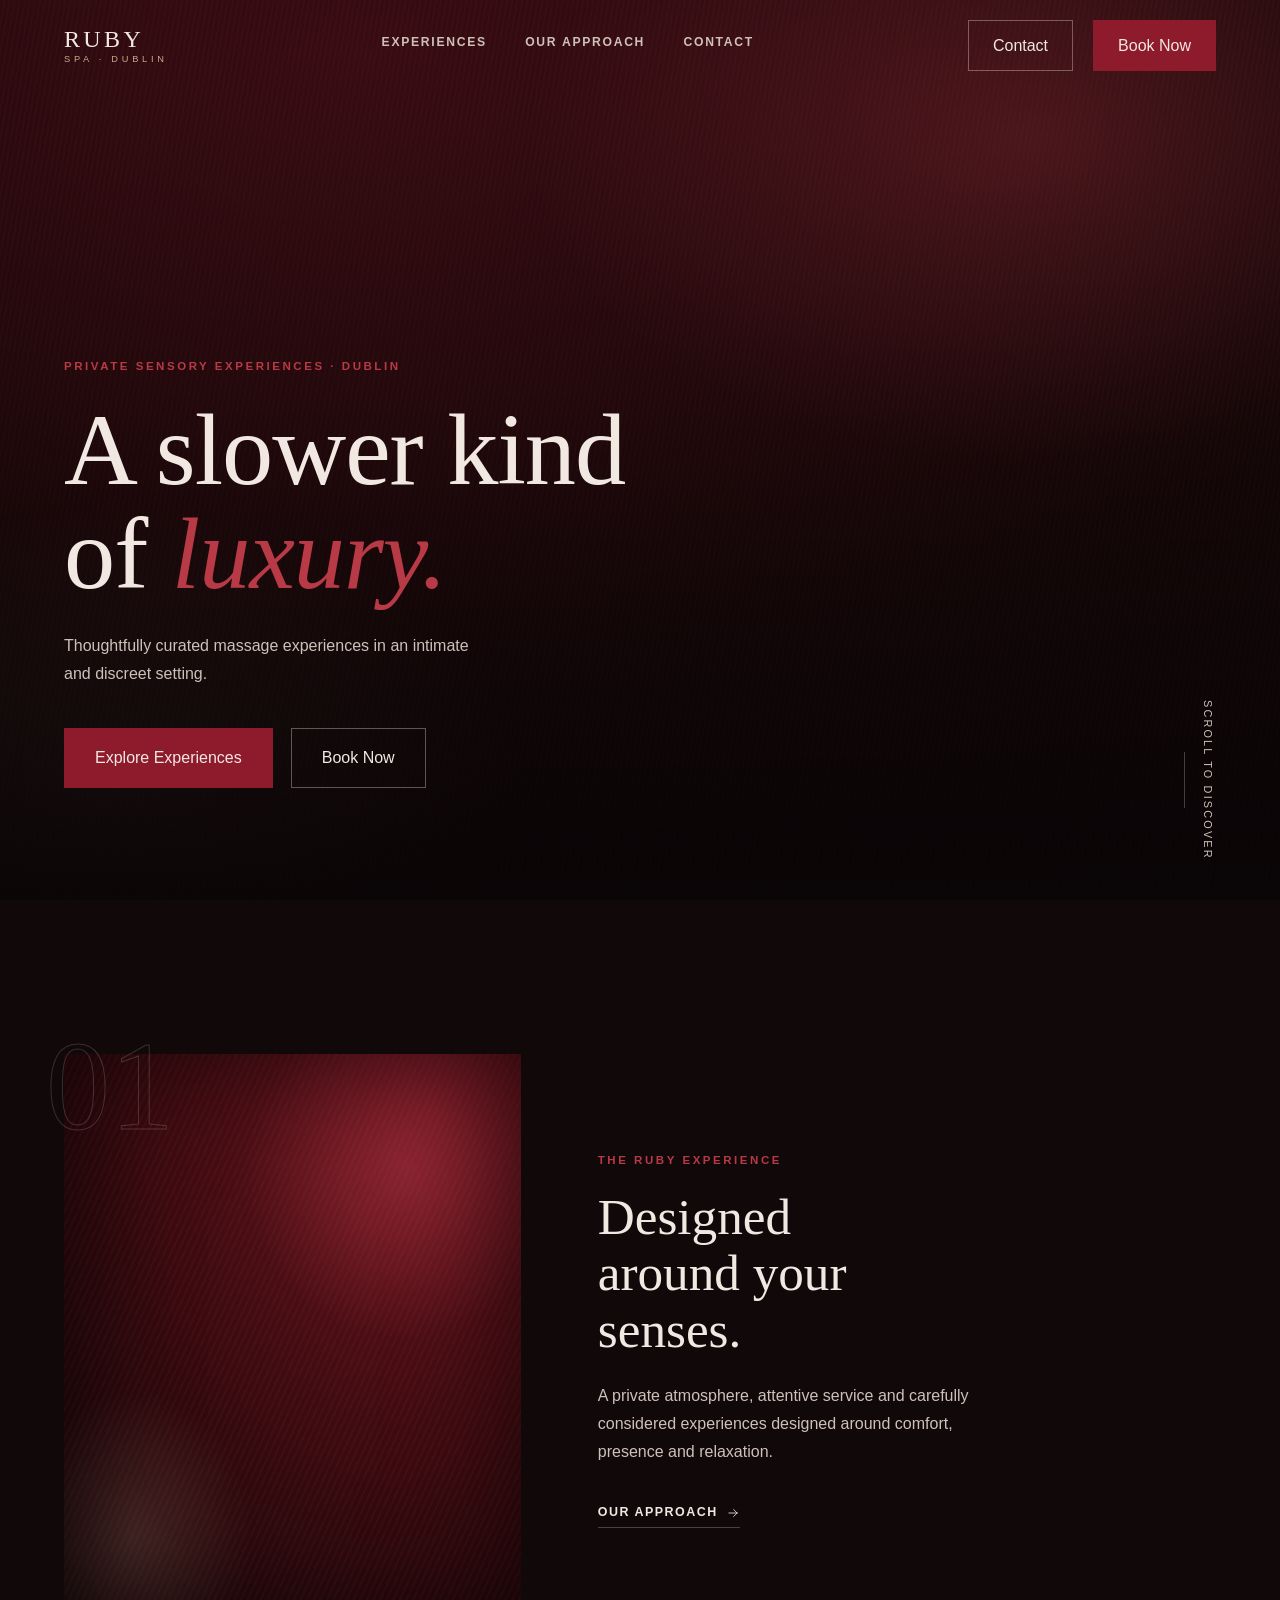
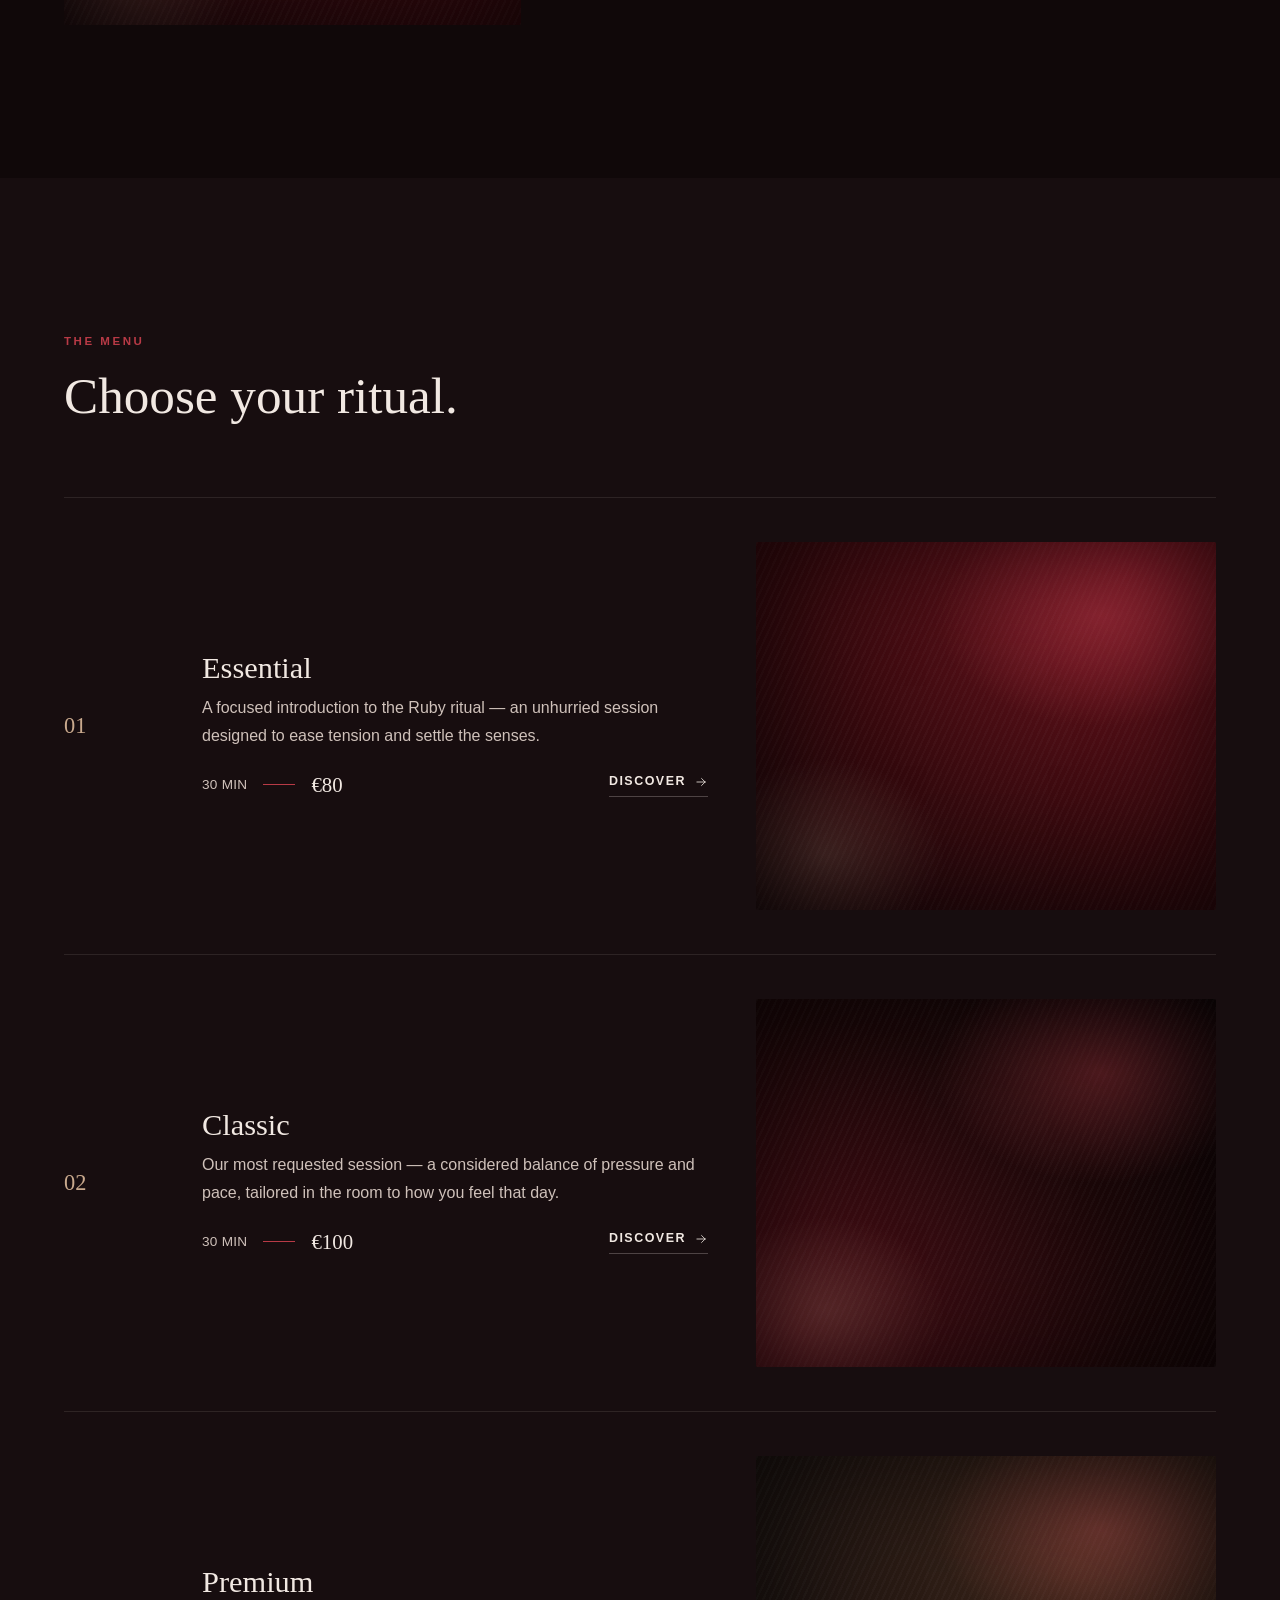
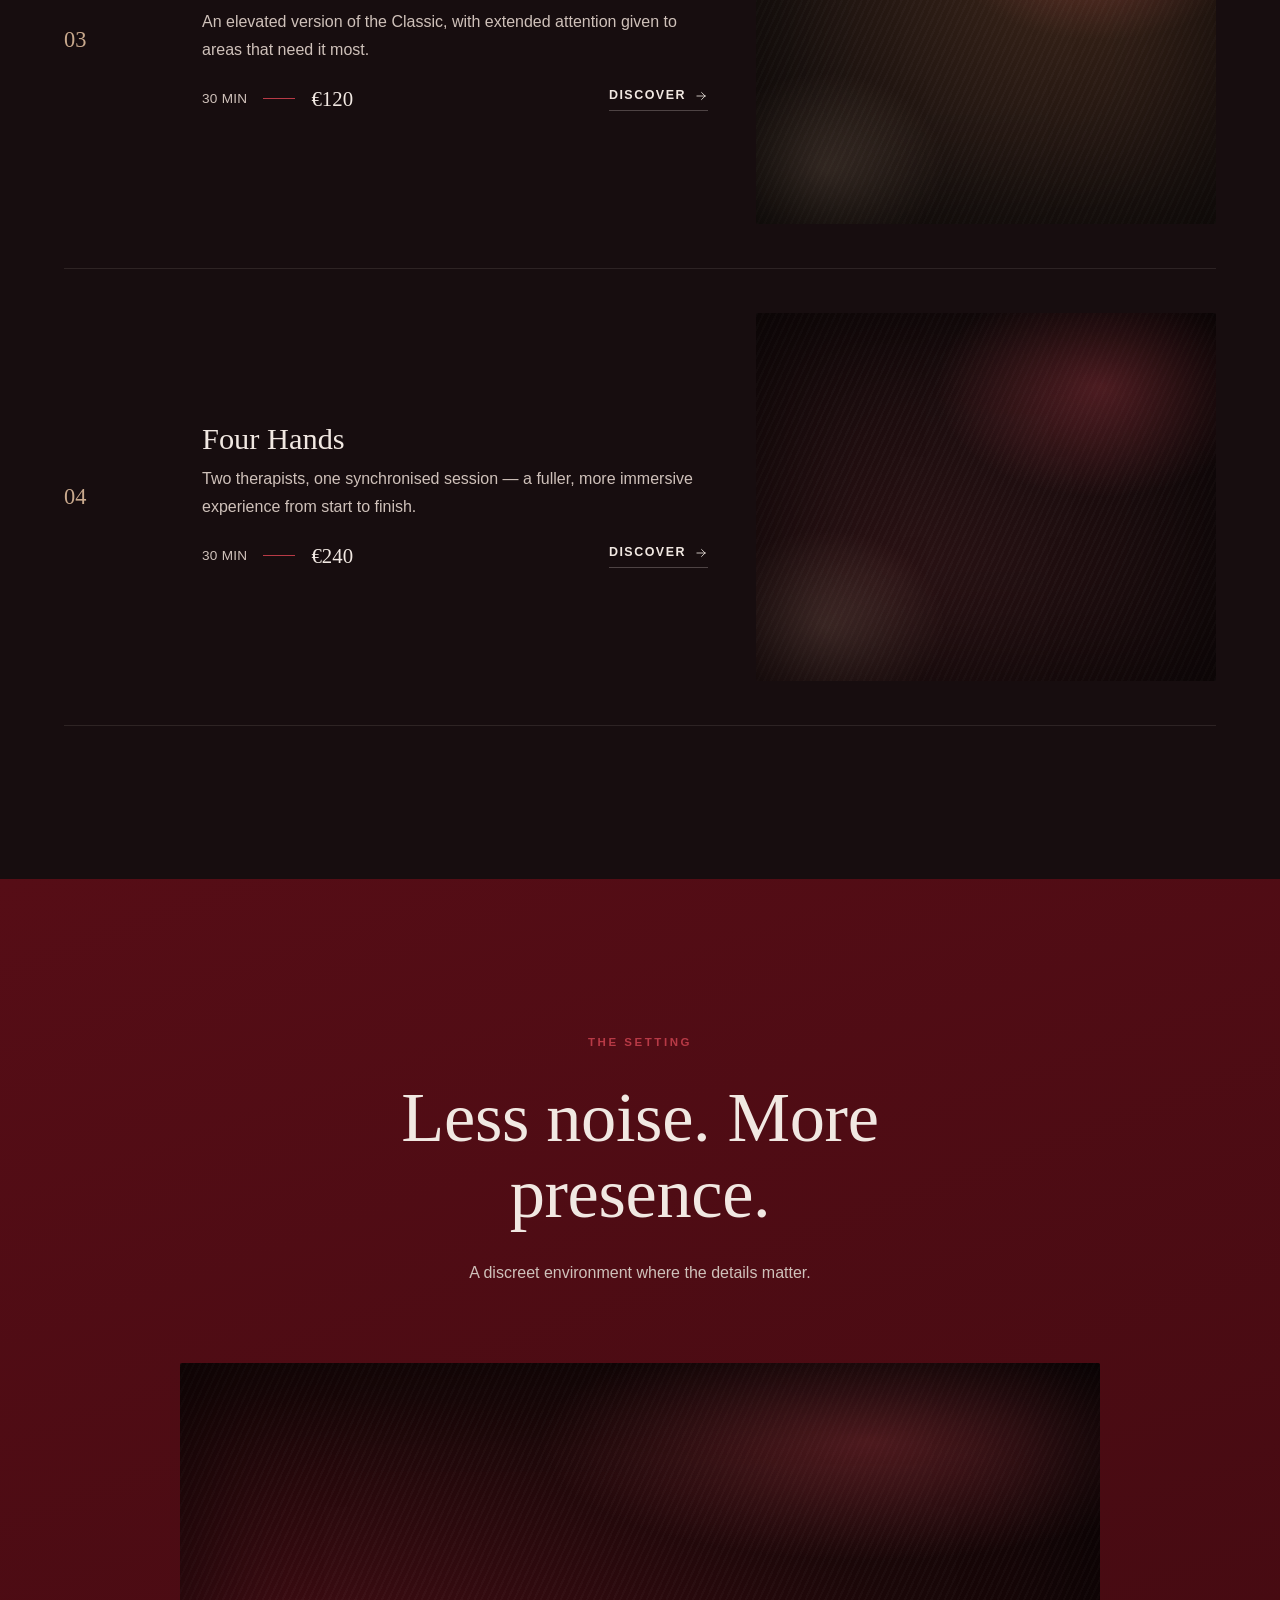
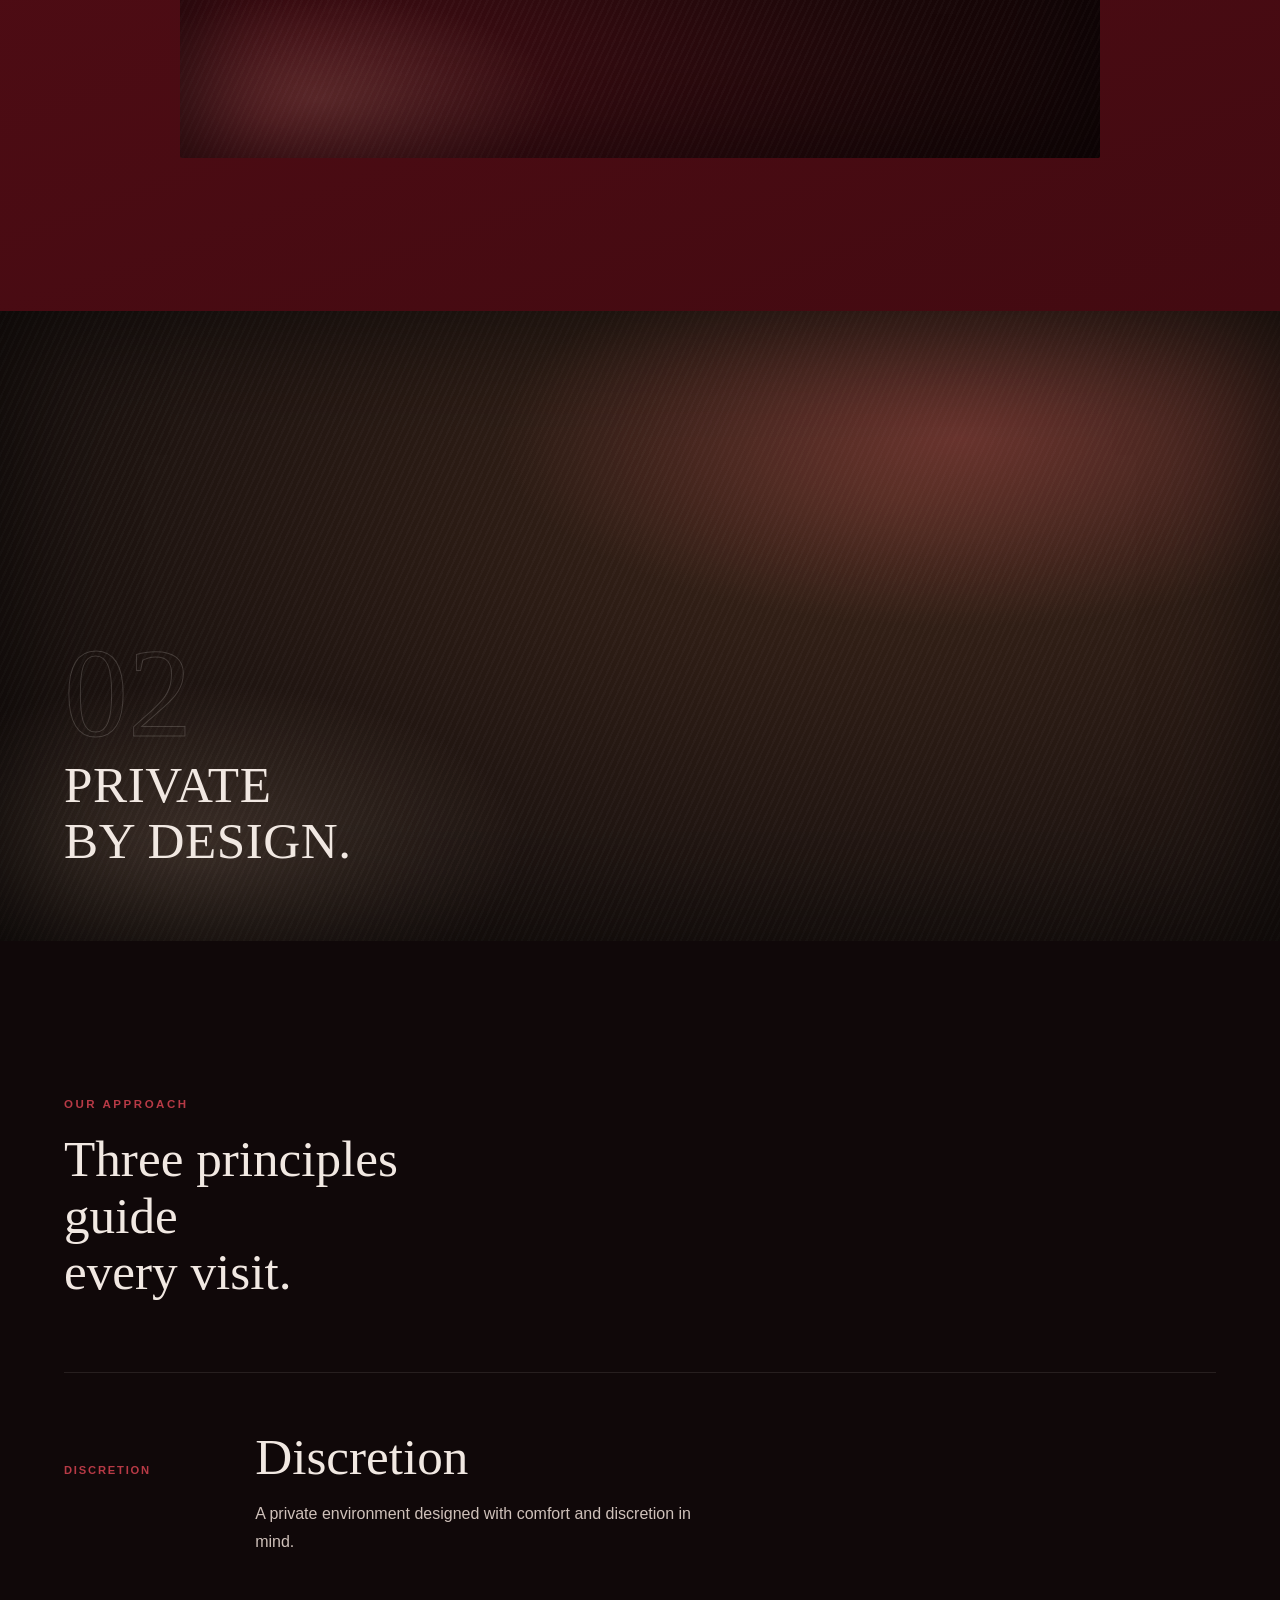
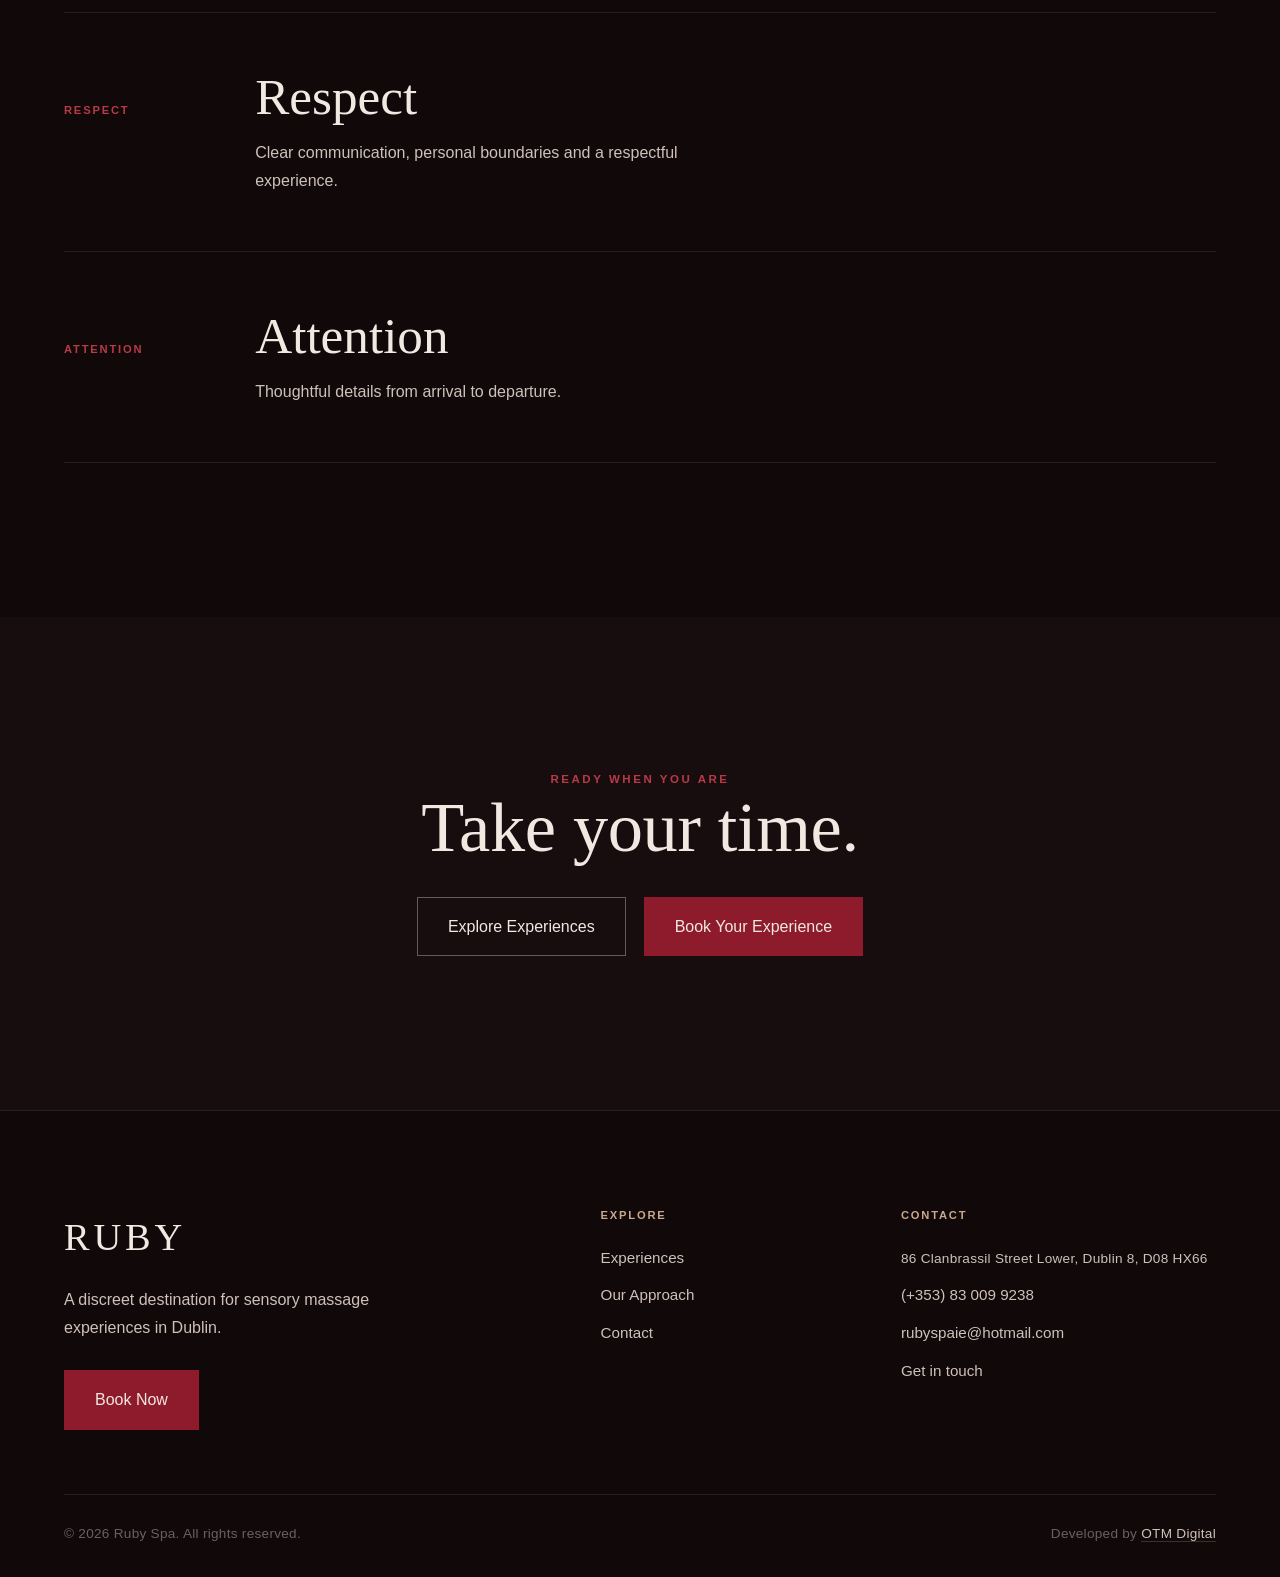
==== commit 0d42c548: "Add OTM Digital developer credit to footer Co-Authored-By: Claude Sonnet 5 <noreply@anthropic.com>" ====
--- a/index.html
+++ b/index.html
@@ -201,7 +201,7 @@
       </div>
       <div class="footer-bottom">
         <span class="caption">© <span data-year></span> Ruby Spa. All rights reserved.</span>
-        <span class="caption">86 Clanbrassil Street Lower, Dublin 8, D08 HX66</span>
+        <span class="caption">Developed by <a class="footer-credit" href="https://www.otmdigital.online" target="_blank" rel="noopener noreferrer">OTM Digital</a></span>
       </div>
     </div>
   </footer>
--- a/assets/css/style.css
+++ b/assets/css/style.css
@@ -1471,3 +1471,14 @@
     display: none;
   }
 }
+
+.footer-credit {
+  color: var(--muted-ivory);
+  border-bottom: 1px solid var(--surface-hairline-strong);
+  transition: color var(--dur-fast) var(--ease-editorial), border-color var(--dur-fast) var(--ease-editorial);
+}
+
+.footer-credit:hover {
+  color: var(--ruby-light);
+  border-color: var(--ruby-light);
+}
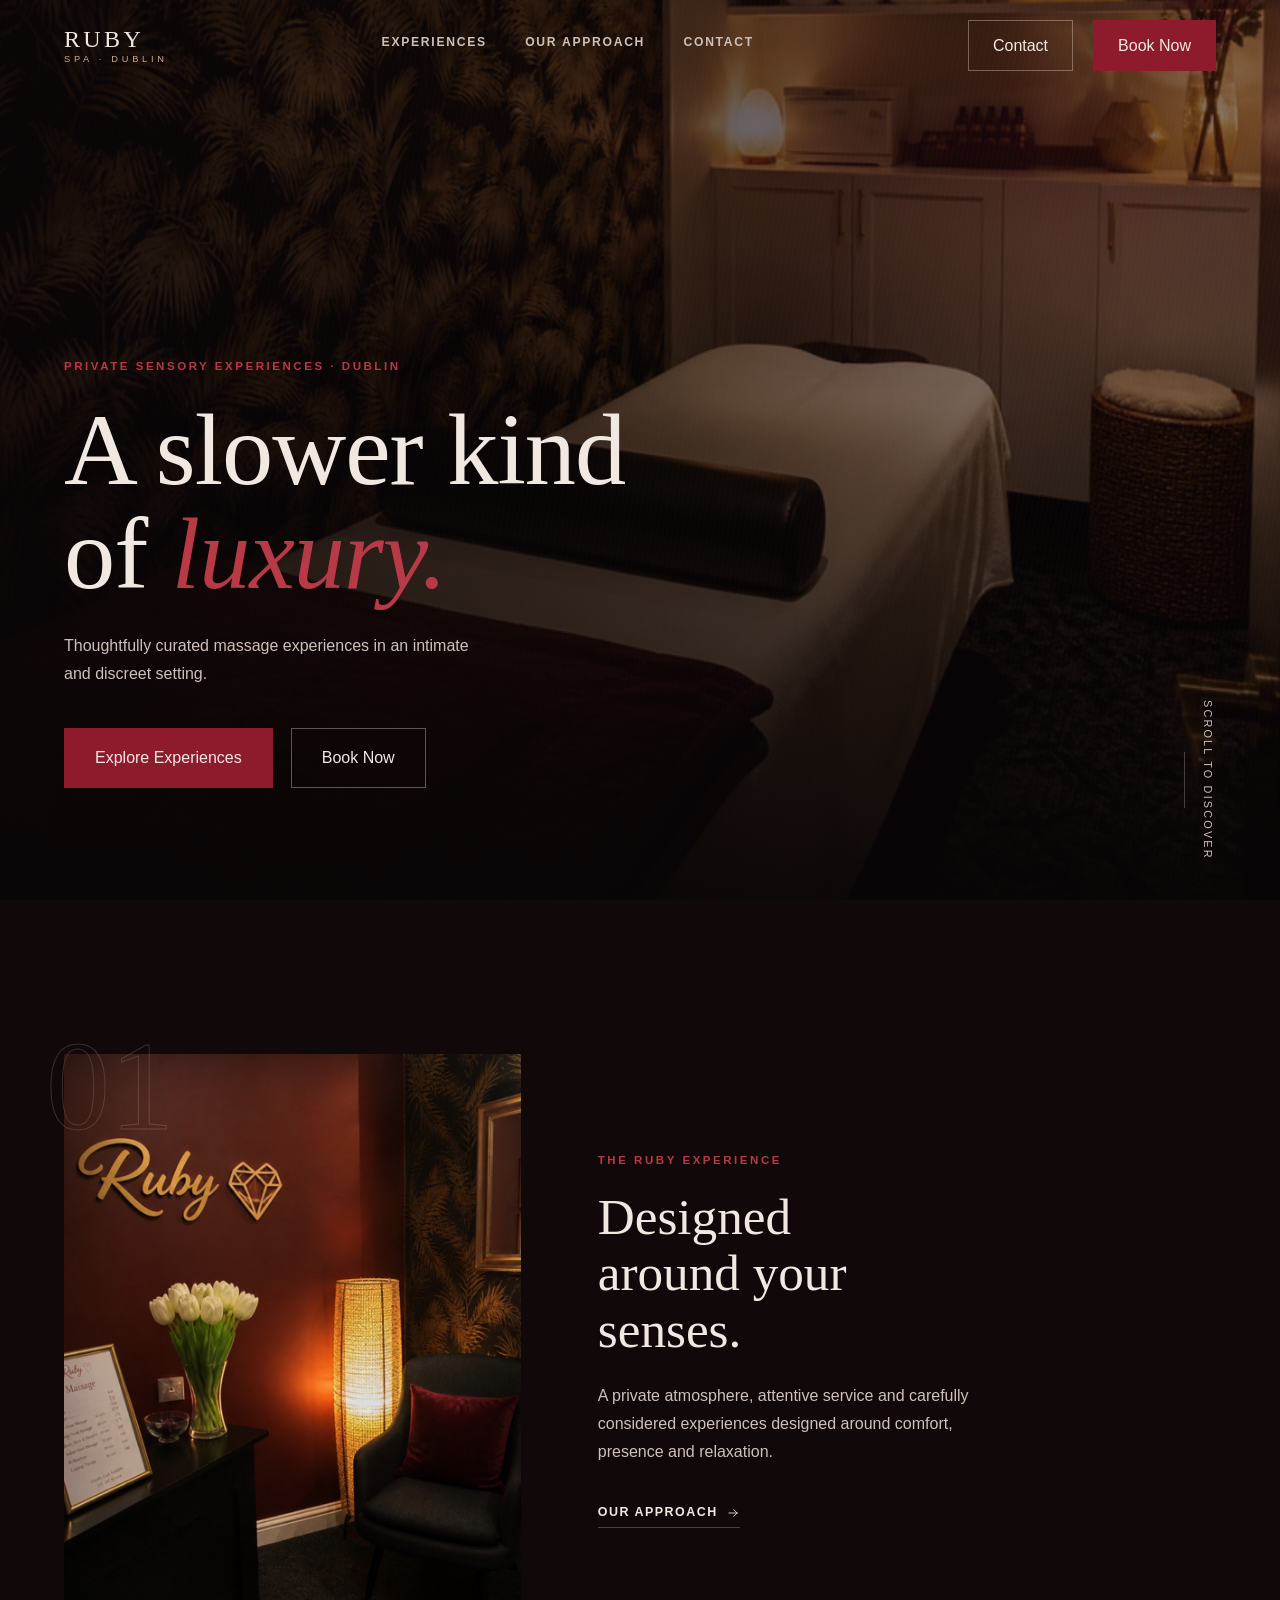
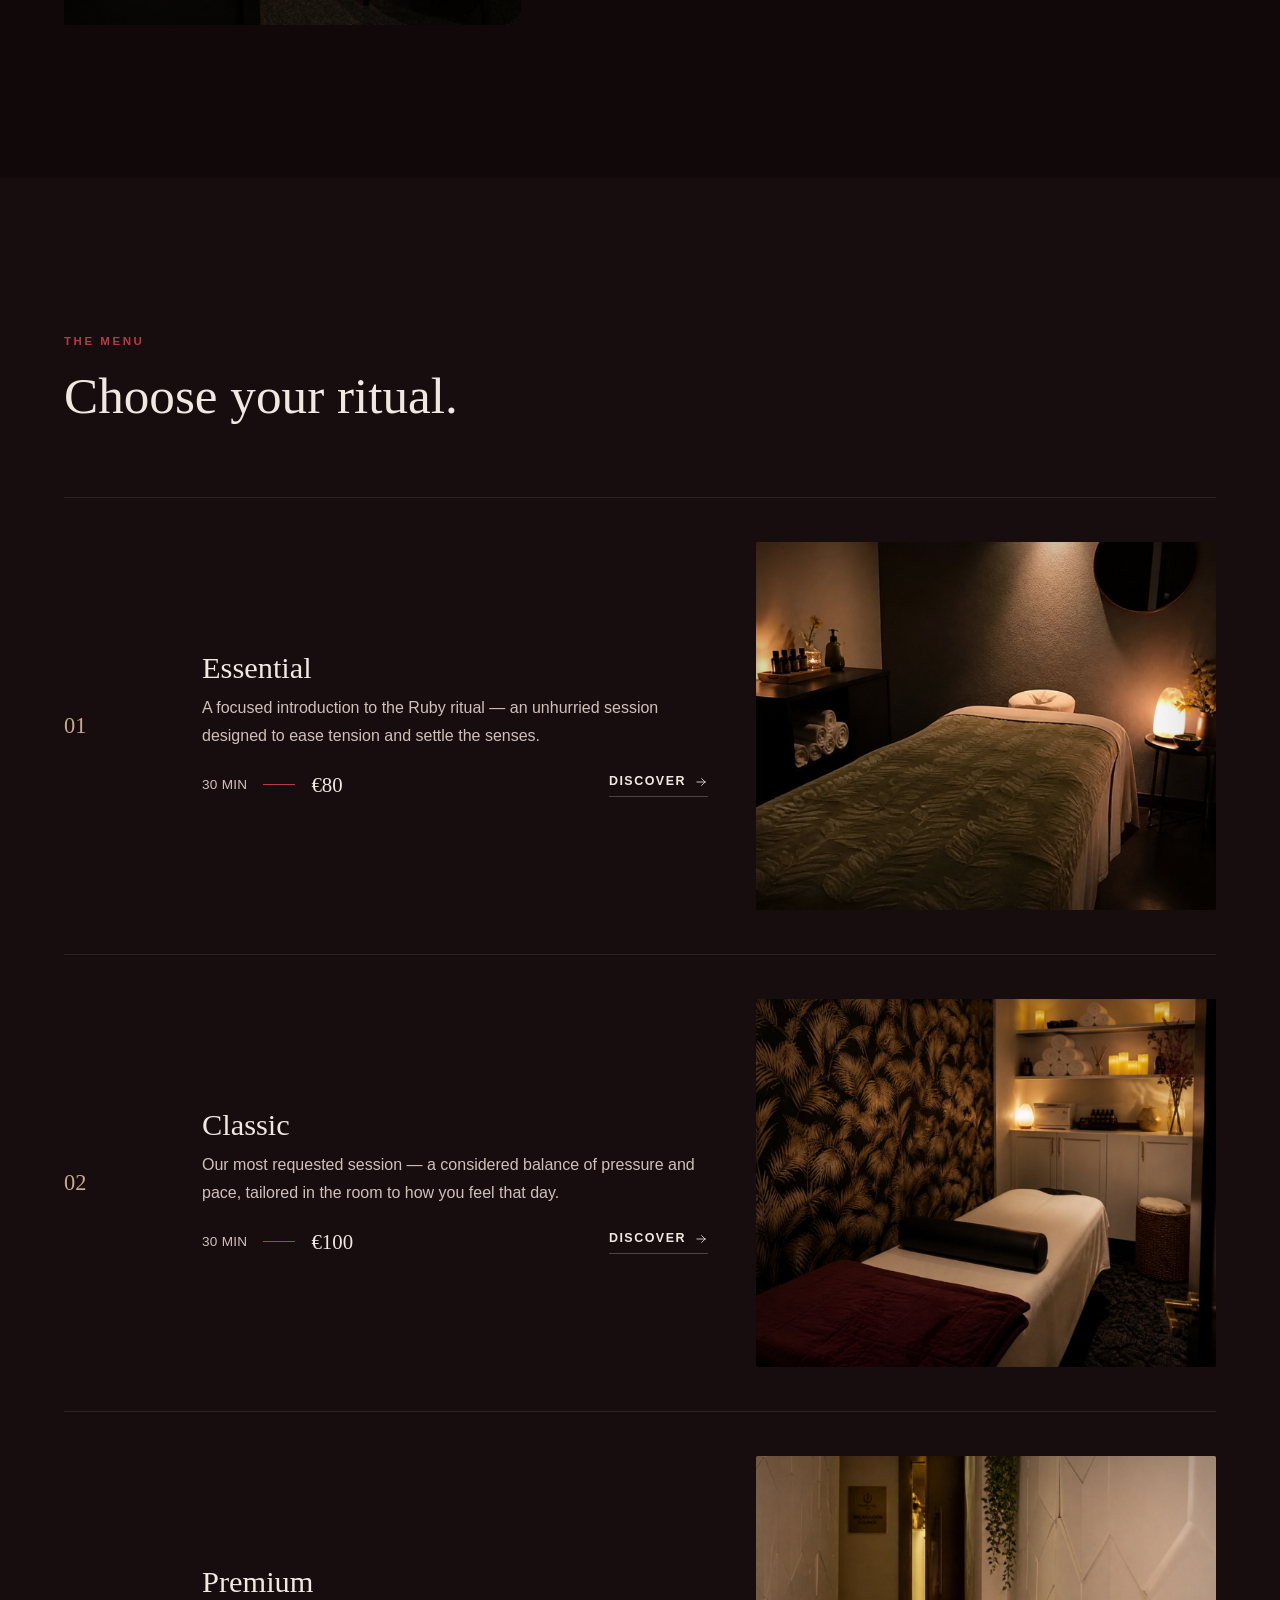
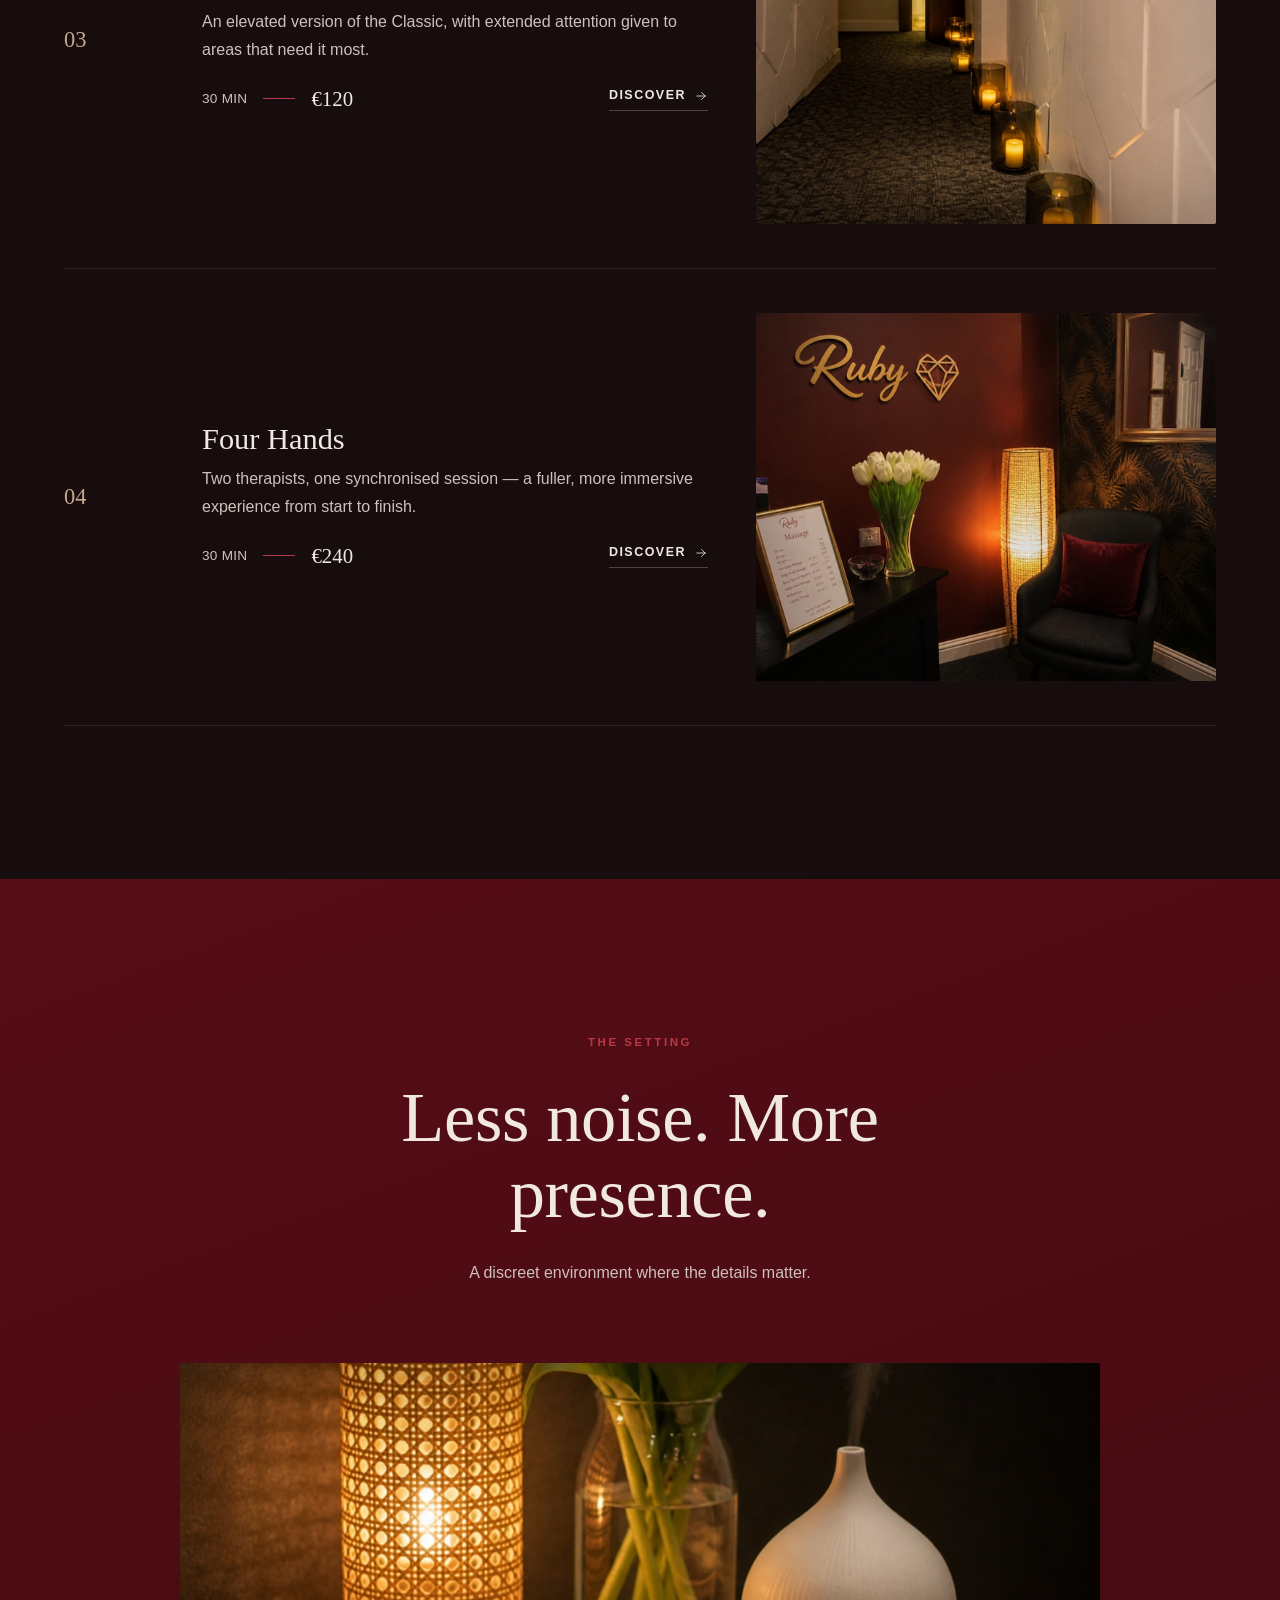
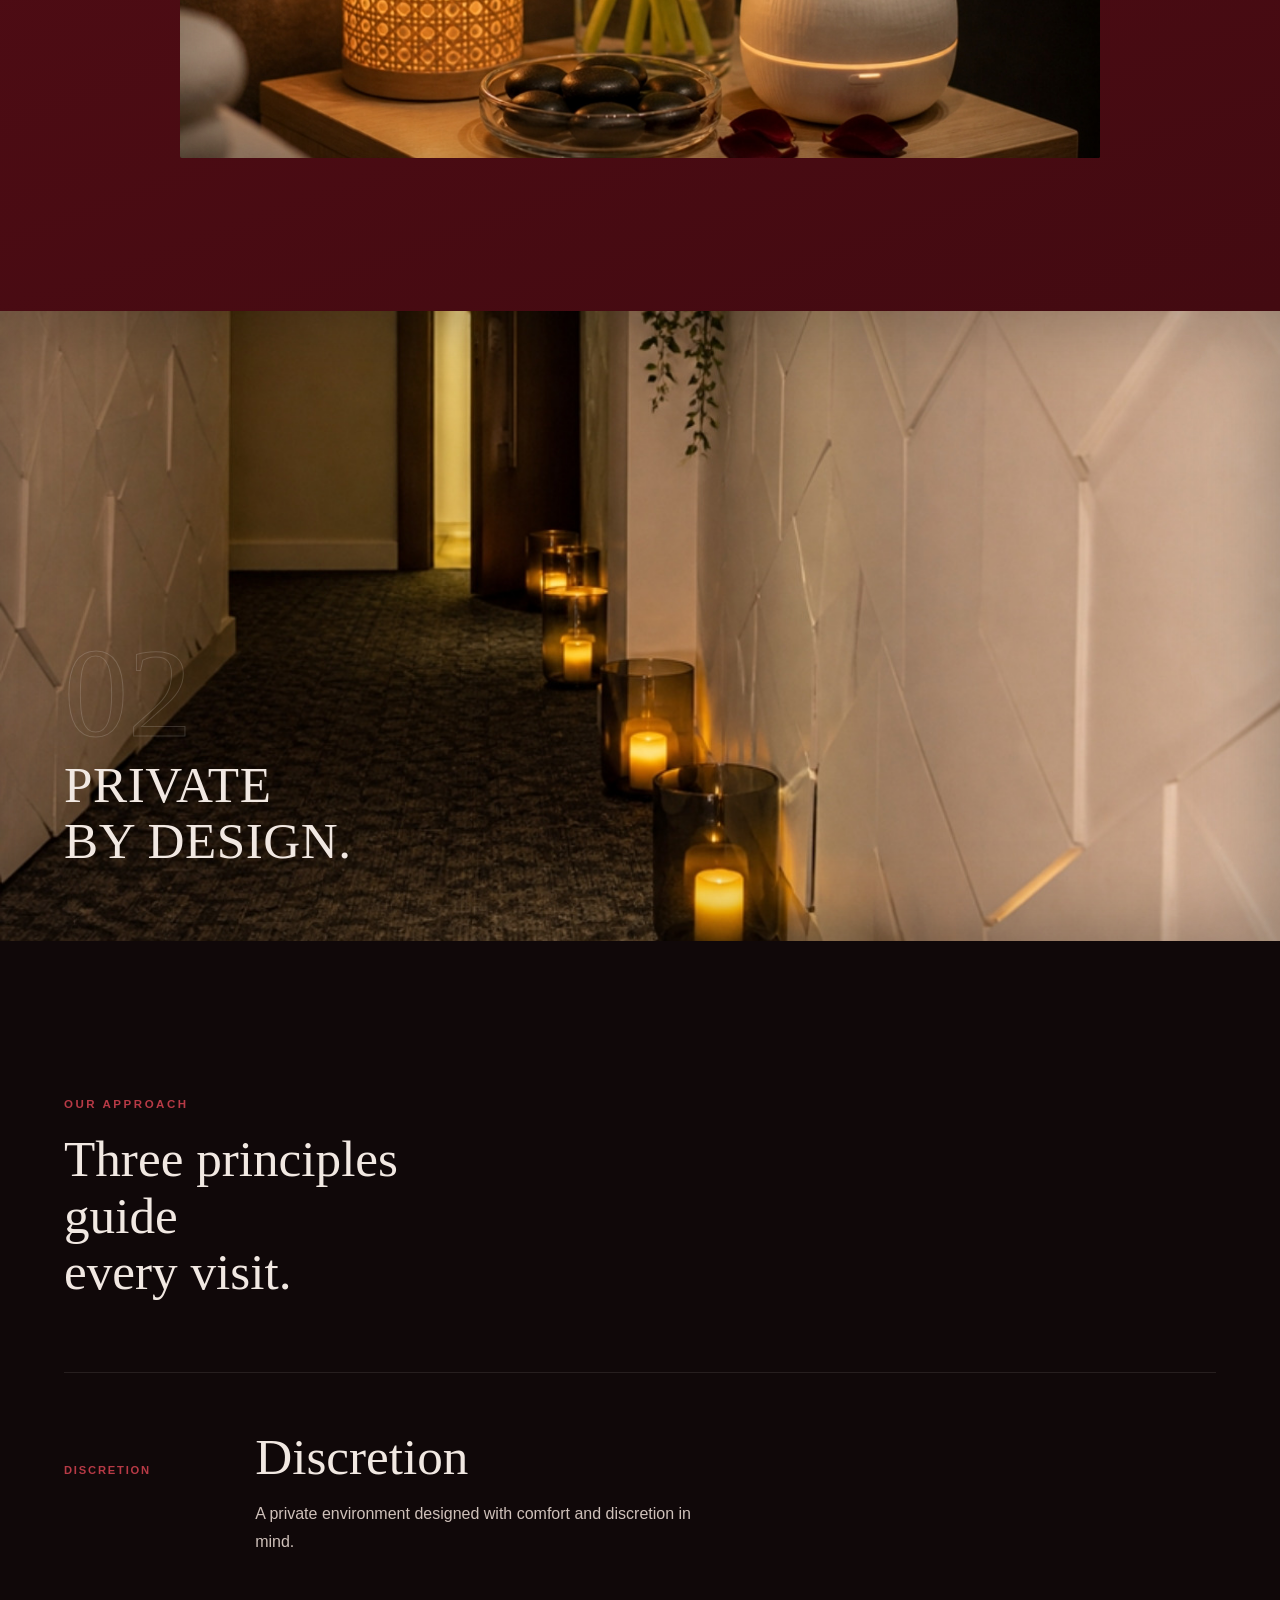
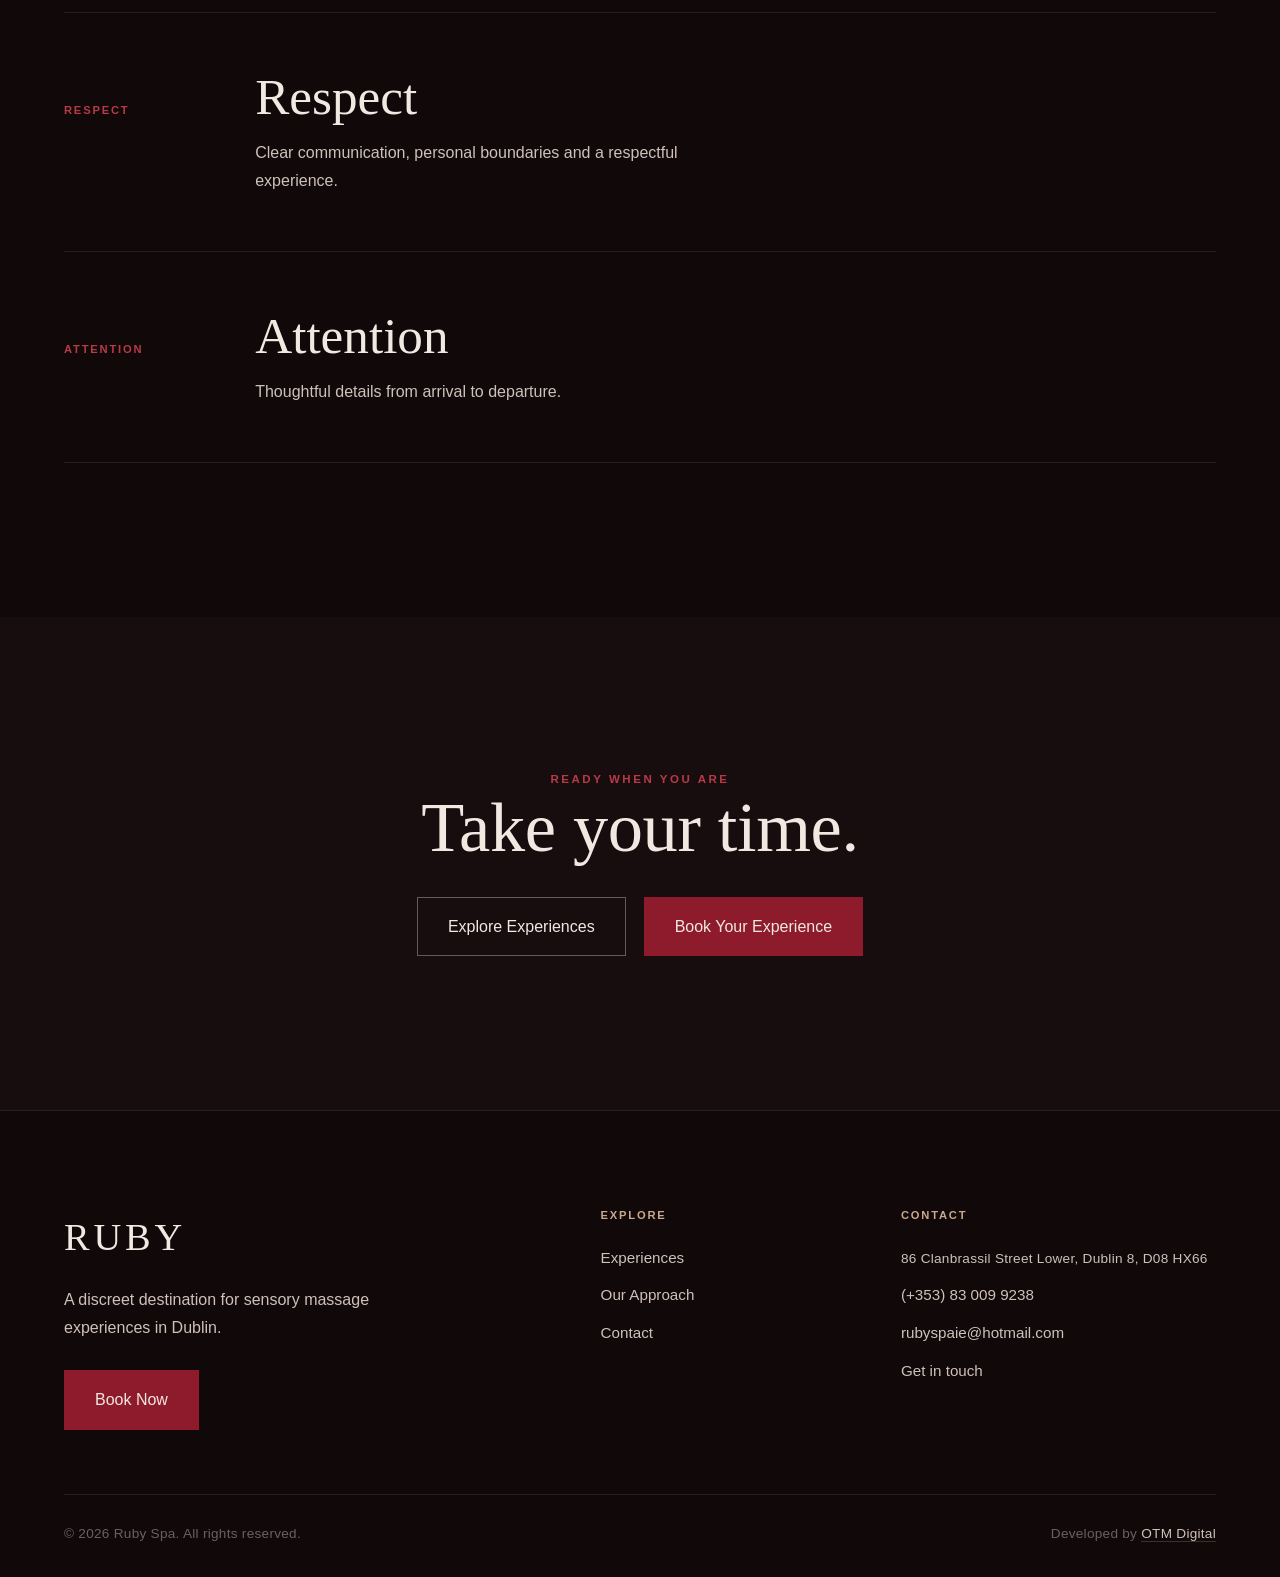
==== commit 12c6cfcd: "Add photos of the space to hero, home, menu and about pages Replaces the generated gradient placehol" ====
--- a/index.html
+++ b/index.html
@@ -78,7 +78,7 @@
         <div class="intro-grid">
           <div class="intro-figure reveal">
             <span class="num intro-num" aria-hidden="true">01</span>
-            <div class="photo photo--silk"></div>
+            <div class="photo photo--silk" style="--focus:30% 50%"><img src="assets/images/reception.jpg" alt="Reception with a deep red wall, the Ruby sign, white tulips and a warm lamp" width="1264" height="1264" loading="lazy" /></div>
           </div>
           <div class="intro-copy">
             <p class="eyebrow reveal">The Ruby Experience</p>
@@ -113,14 +113,14 @@
         <h2 class="h1 reveal reveal-delay-1">Less noise. More presence.</h2>
         <p class="body reveal reveal-delay-2">A discreet environment where the details matter.</p>
         <div class="atmosphere-figure reveal reveal-delay-3">
-          <div class="photo photo--velvet"></div>
+          <div class="photo photo--velvet" style="--focus:50% 58%"><img src="assets/images/details-tulips.jpg" alt="A lamp, white tulips and a diffuser glowing on a wooden side table" width="1264" height="1264" loading="lazy" /></div>
         </div>
       </div>
     </section>
 
     <!-- EDITORIAL IMAGE -->
     <div class="editorial-image reveal">
-      <div class="photo photo--copper"></div>
+      <div class="photo photo--copper" style="--focus:50% 55%"><img src="assets/images/corridor-candles.jpg" alt="Quiet corridor lined with lanterns and textured white walls" width="1264" height="1264" loading="lazy" /></div>
       <div class="editorial-caption">
         <span class="num" aria-hidden="true">02</span>
         <h2 class="h2">Private<br />by design.</h2>
--- a/assets/css/style.css
+++ b/assets/css/style.css
@@ -313,6 +313,20 @@
   box-shadow: inset 0 0 120px rgba(0, 0, 0, 0.55);
 }
 
+.photo img {
+  position: absolute;
+  inset: 0;
+  width: 100%;
+  height: 100%;
+  object-fit: cover;
+  object-position: var(--focus, 50% 50%);
+}
+
+.photo:has(img)::after {
+  box-shadow: inset 0 0 90px rgba(0, 0, 0, 0.35);
+  z-index: 1;
+}
+
 .photo--silk { background: radial-gradient(130% 130% at 80% 10%, #6e131e 0%, #34090d 55%, #100608 100%); }
 .photo--velvet { background: radial-gradient(120% 140% at 10% 90%, #4a0e16 0%, #1a0708 60%, #0b0405 100%); }
 .photo--copper { background: radial-gradient(120% 120% at 70% 30%, #3a2418 0%, #1c1310 55%, #0d0908 100%); }
@@ -613,9 +627,9 @@
   inset: -4%;
   z-index: 0;
   background:
-    radial-gradient(60% 55% at 78% 18%, rgba(184, 58, 70, 0.4), transparent 60%),
-    radial-gradient(45% 45% at 12% 85%, rgba(201, 169, 141, 0.14), transparent 65%),
-    radial-gradient(140% 120% at 30% 10%, #4a0e16 0%, #1c0708 55%, #0a0405 100%);
+    radial-gradient(60% 55% at 78% 18%, rgba(142, 27, 43, 0.28), transparent 60%),
+    url("../images/treatment-room-palm.jpg") 50% 80% / cover no-repeat,
+    var(--espresso);
   will-change: transform;
   transition: transform 120ms linear;
 }
@@ -635,7 +649,9 @@
   position: absolute;
   inset: 0;
   z-index: 1;
-  background: linear-gradient(180deg, rgba(11, 6, 7, 0.25) 0%, rgba(11, 6, 7, 0.35) 45%, rgba(9, 5, 6, 0.92) 100%);
+  background:
+    linear-gradient(90deg, rgba(11, 6, 7, 0.78) 0%, rgba(11, 6, 7, 0.4) 55%, rgba(11, 6, 7, 0.15) 100%),
+    linear-gradient(180deg, rgba(11, 6, 7, 0.35) 0%, rgba(11, 6, 7, 0.3) 45%, rgba(9, 5, 6, 0.92) 100%);
 }
 
 .hero-content {
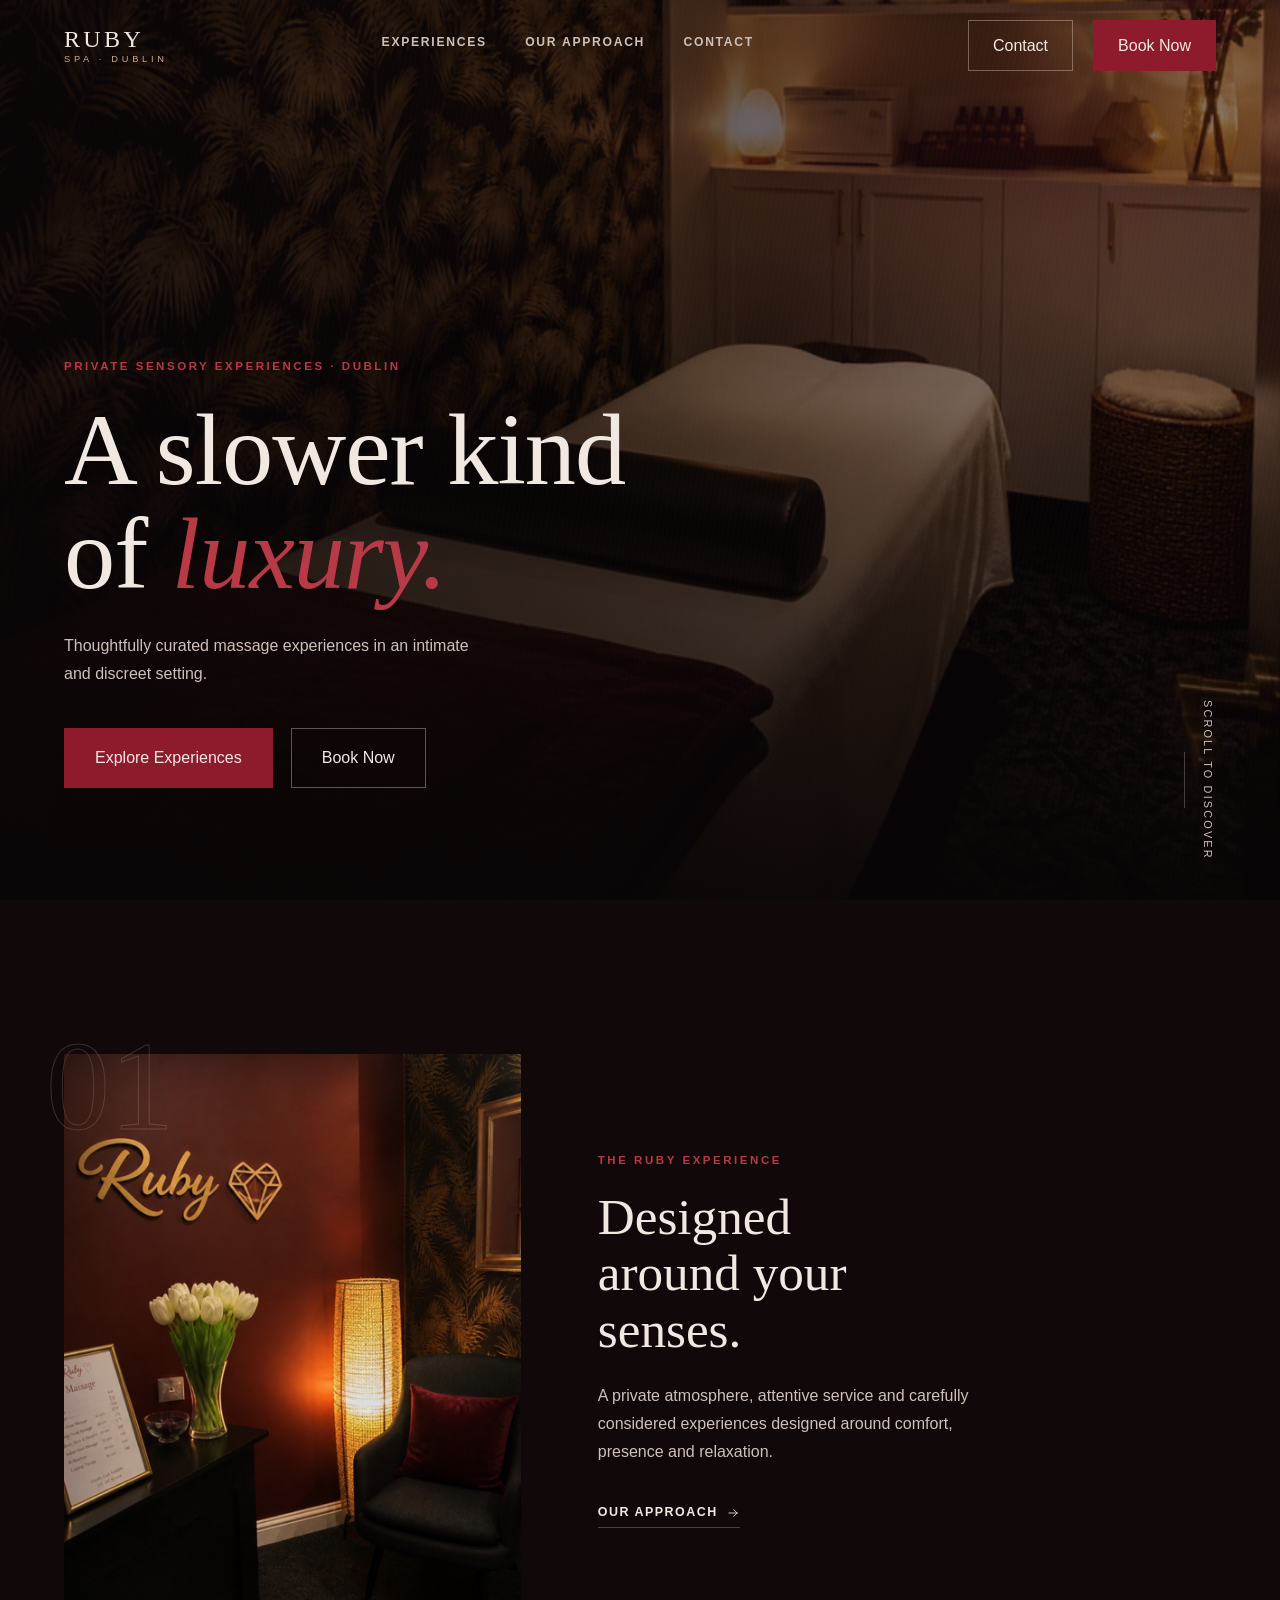
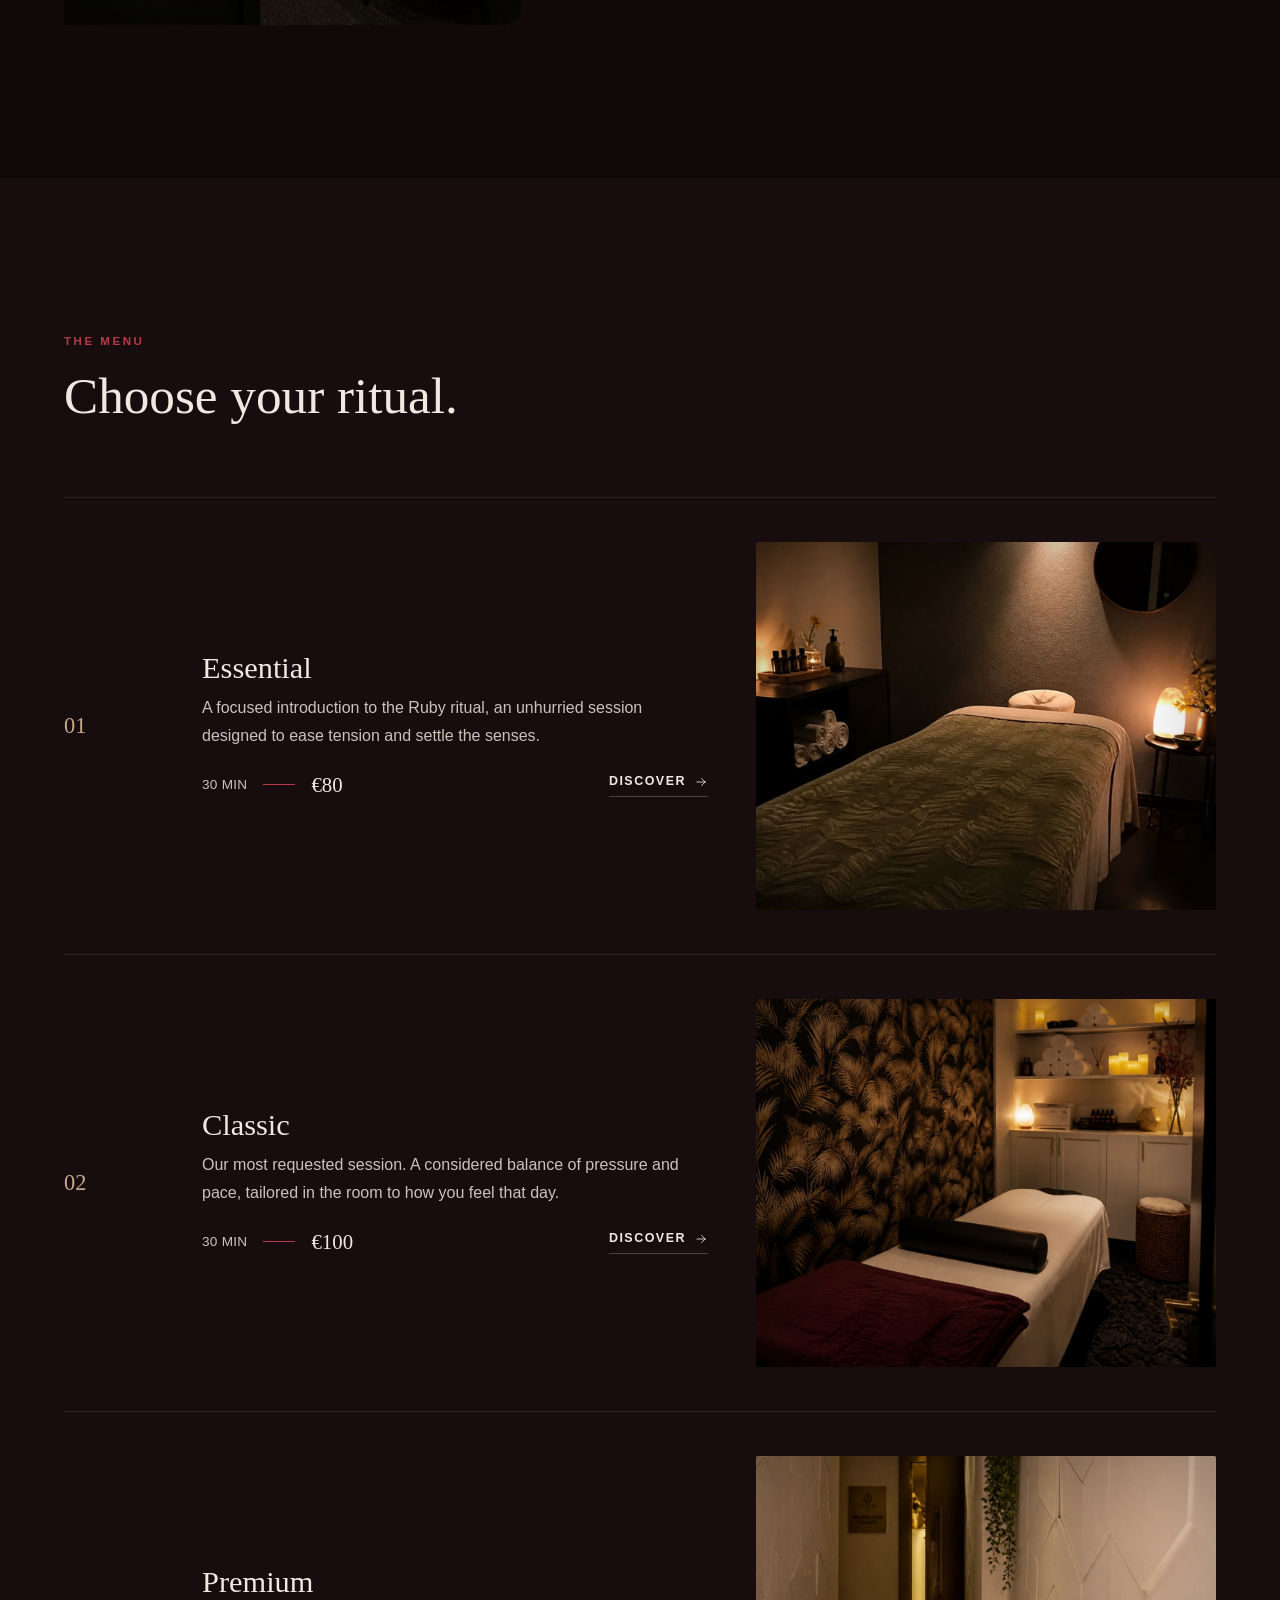
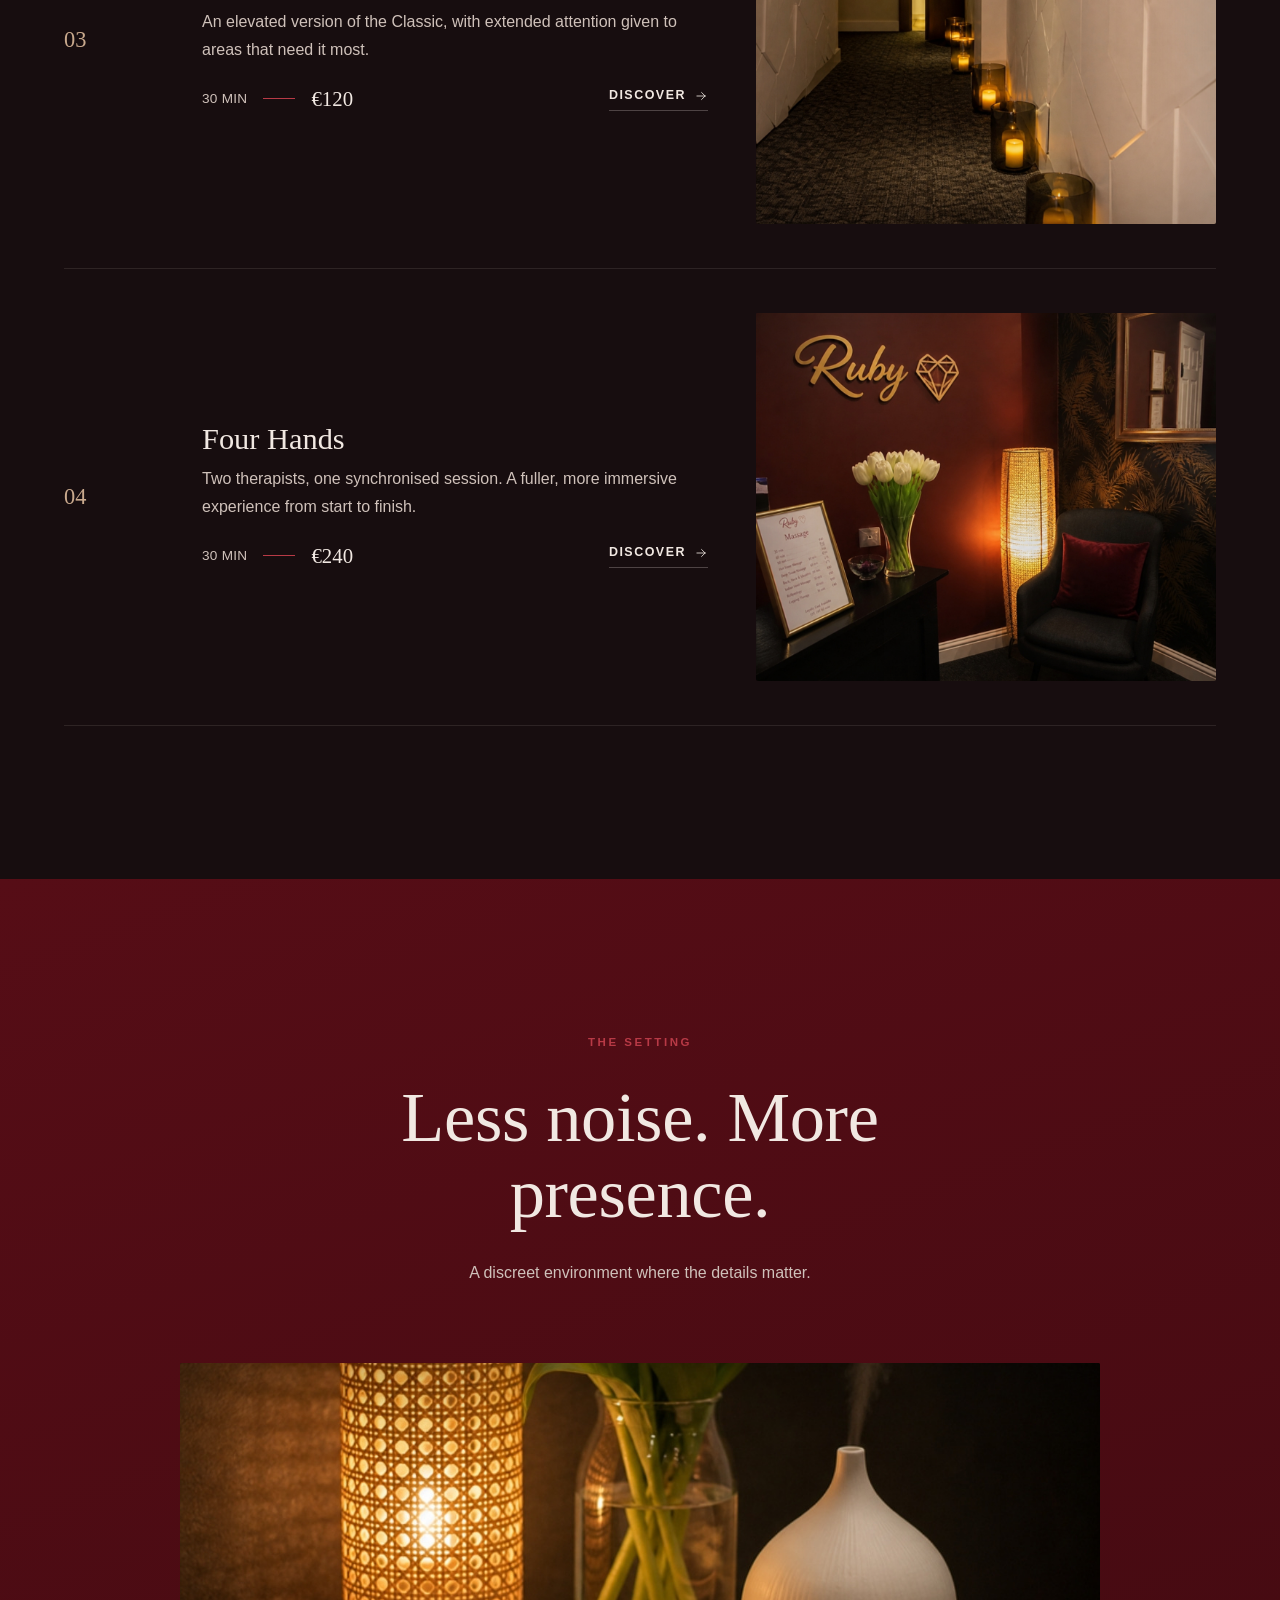
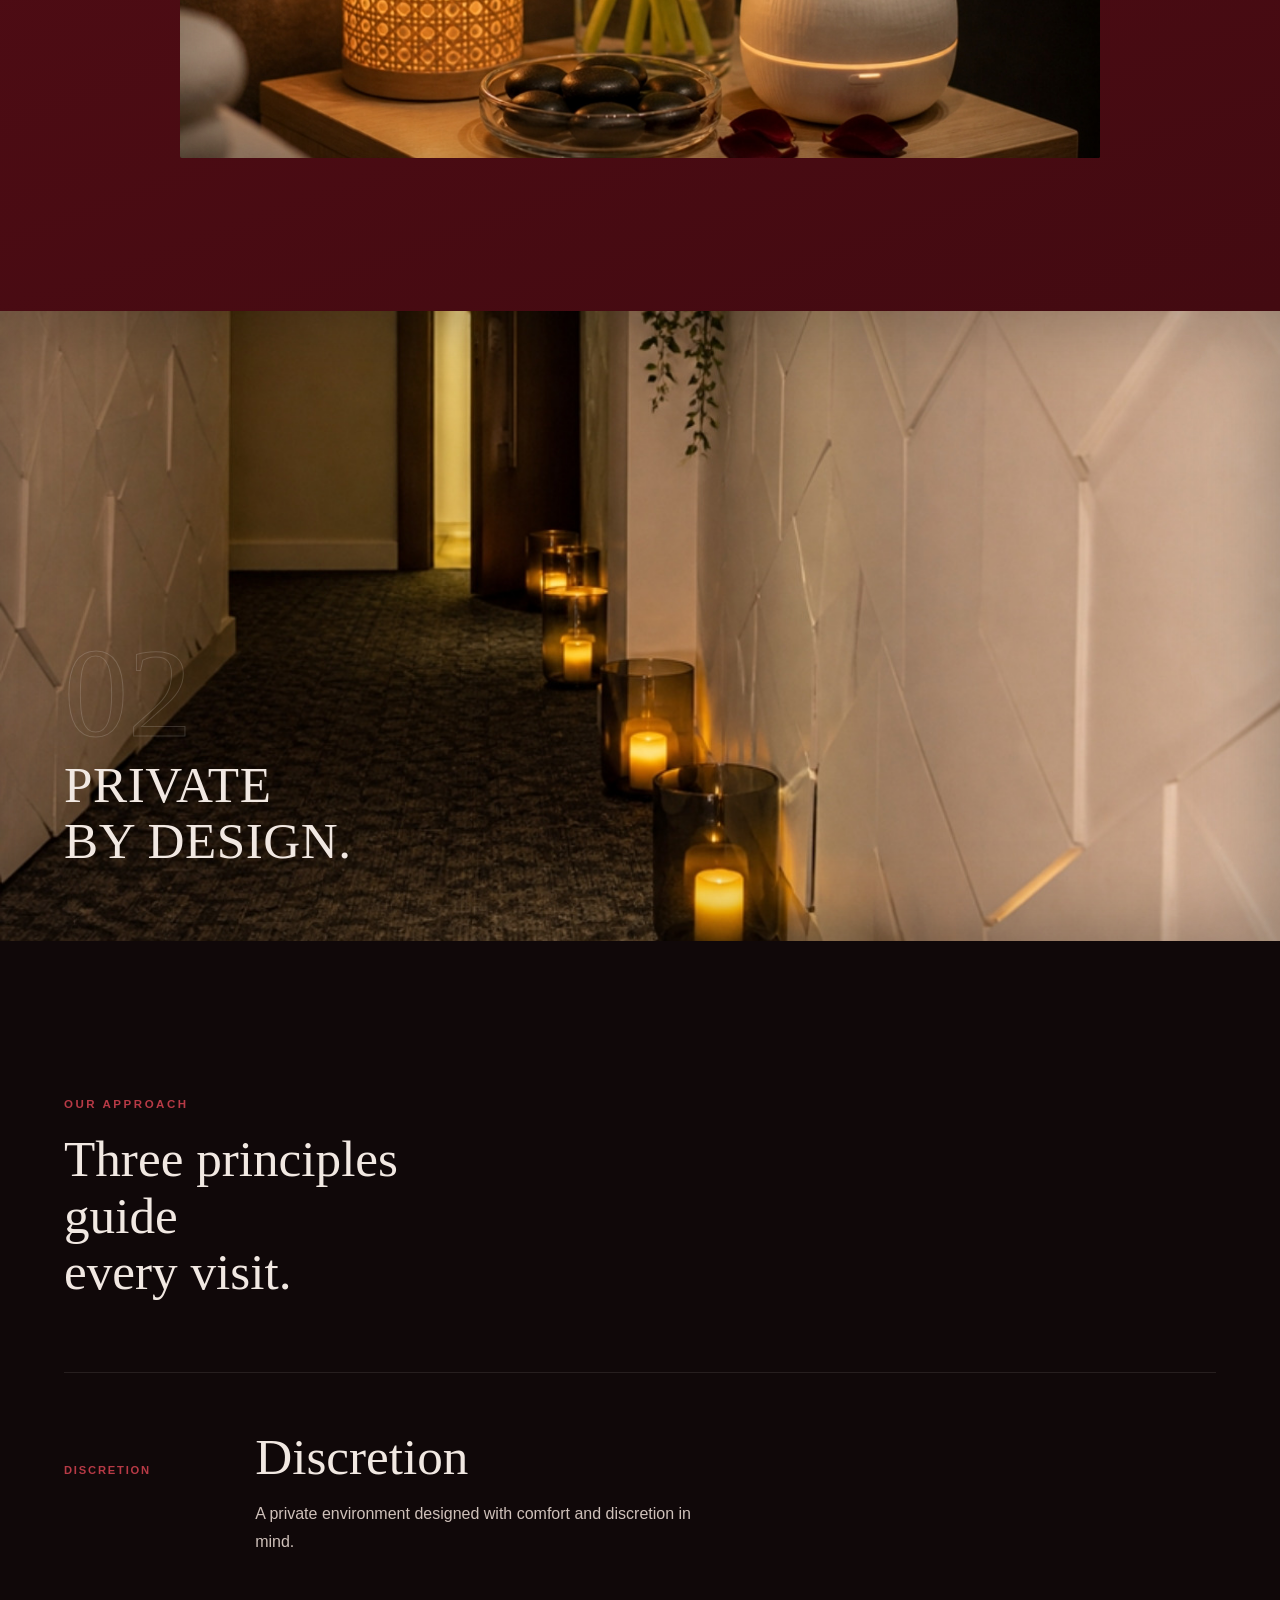
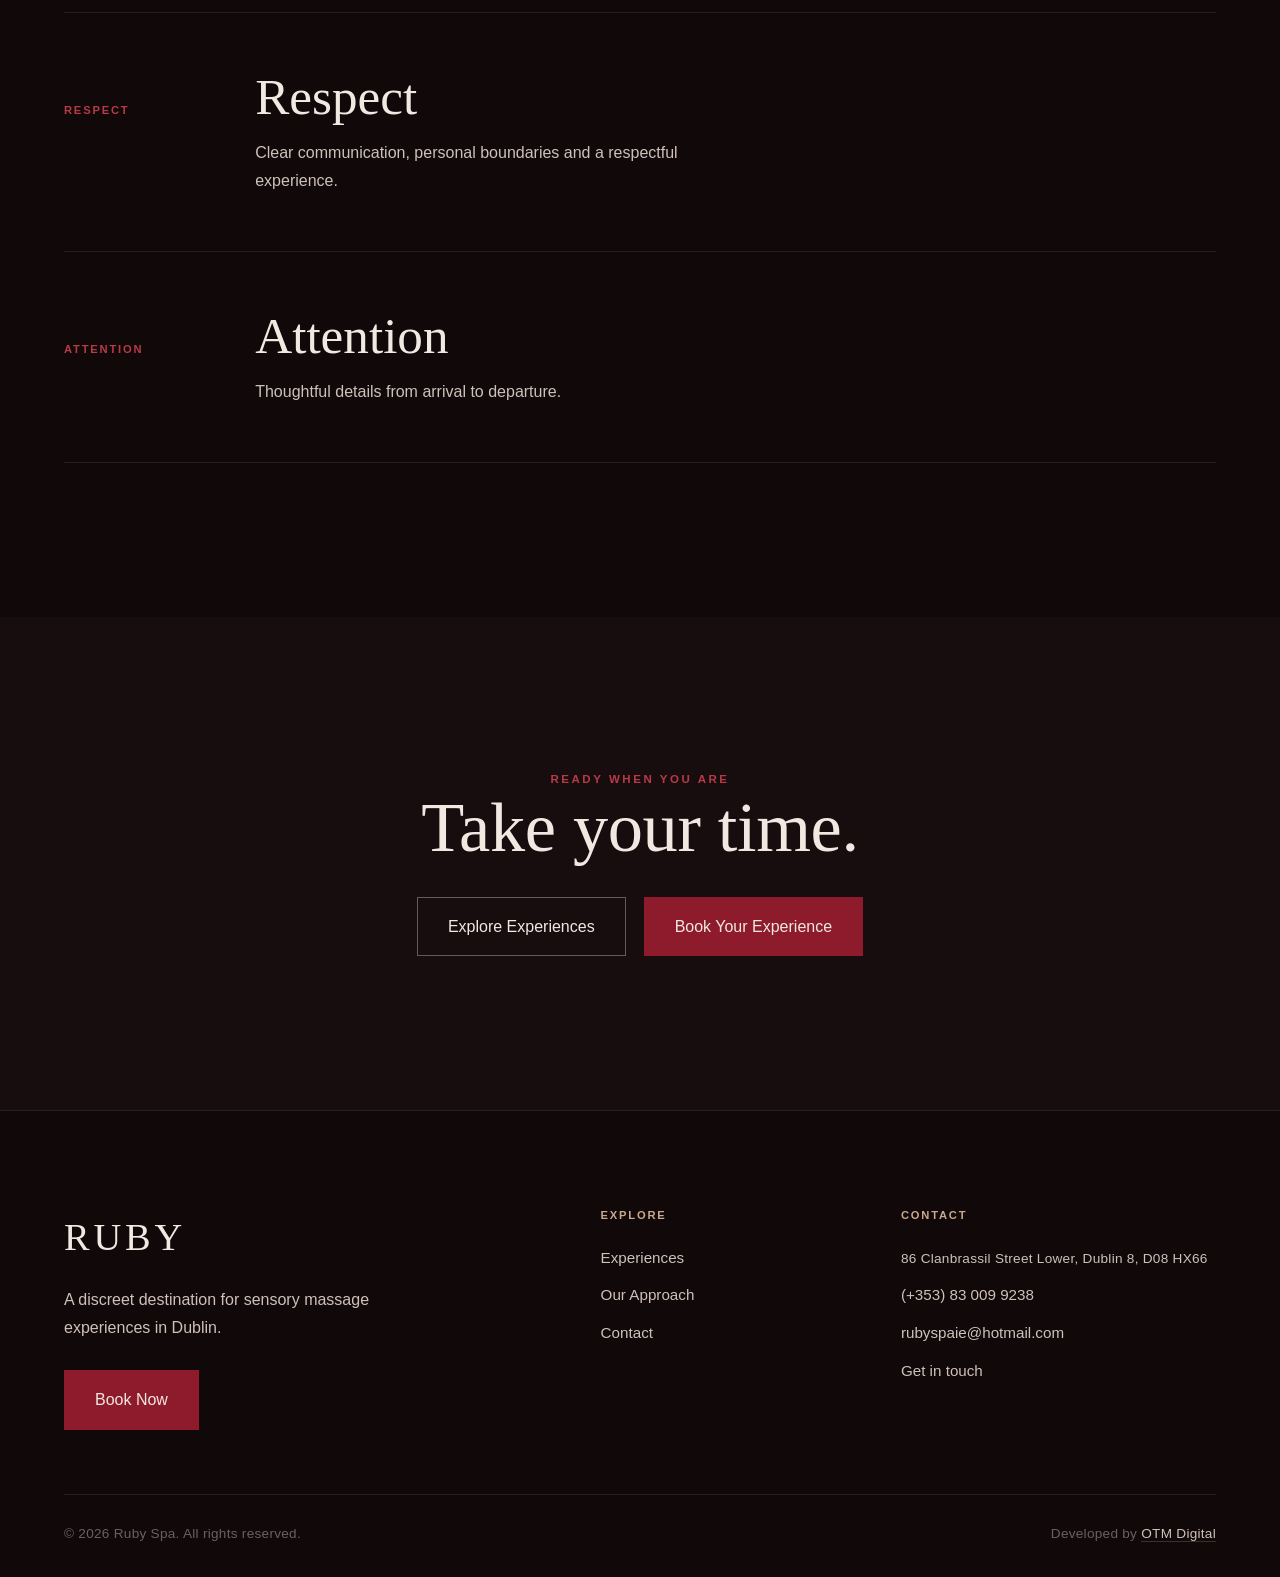
==== commit 1beffd88: "Remove dashes and hyphens from visible copy Co-Authored-By: Claude Sonnet 5.5 <noreply@anthropic.com" ====
--- a/index.html
+++ b/index.html
@@ -3,12 +3,12 @@
 <head>
   <meta charset="UTF-8" />
   <meta name="viewport" content="width=device-width, initial-scale=1.0" />
-  <title>Ruby Spa — Private Sensory Experiences, Dublin</title>
+  <title>Ruby Spa | Private Sensory Experiences, Dublin</title>
   <meta name="description" content="A discreet destination for sensory massage experiences in Dublin. Thoughtfully curated, privately delivered." />
   <link rel="canonical" href="index.html" />
 
   <meta property="og:type" content="website" />
-  <meta property="og:title" content="Ruby Spa — Private Sensory Experiences, Dublin" />
+  <meta property="og:title" content="Ruby Spa | Private Sensory Experiences, Dublin" />
   <meta property="og:description" content="A discreet destination for sensory massage experiences in Dublin." />
   <meta property="og:url" content="index.html" />
 
